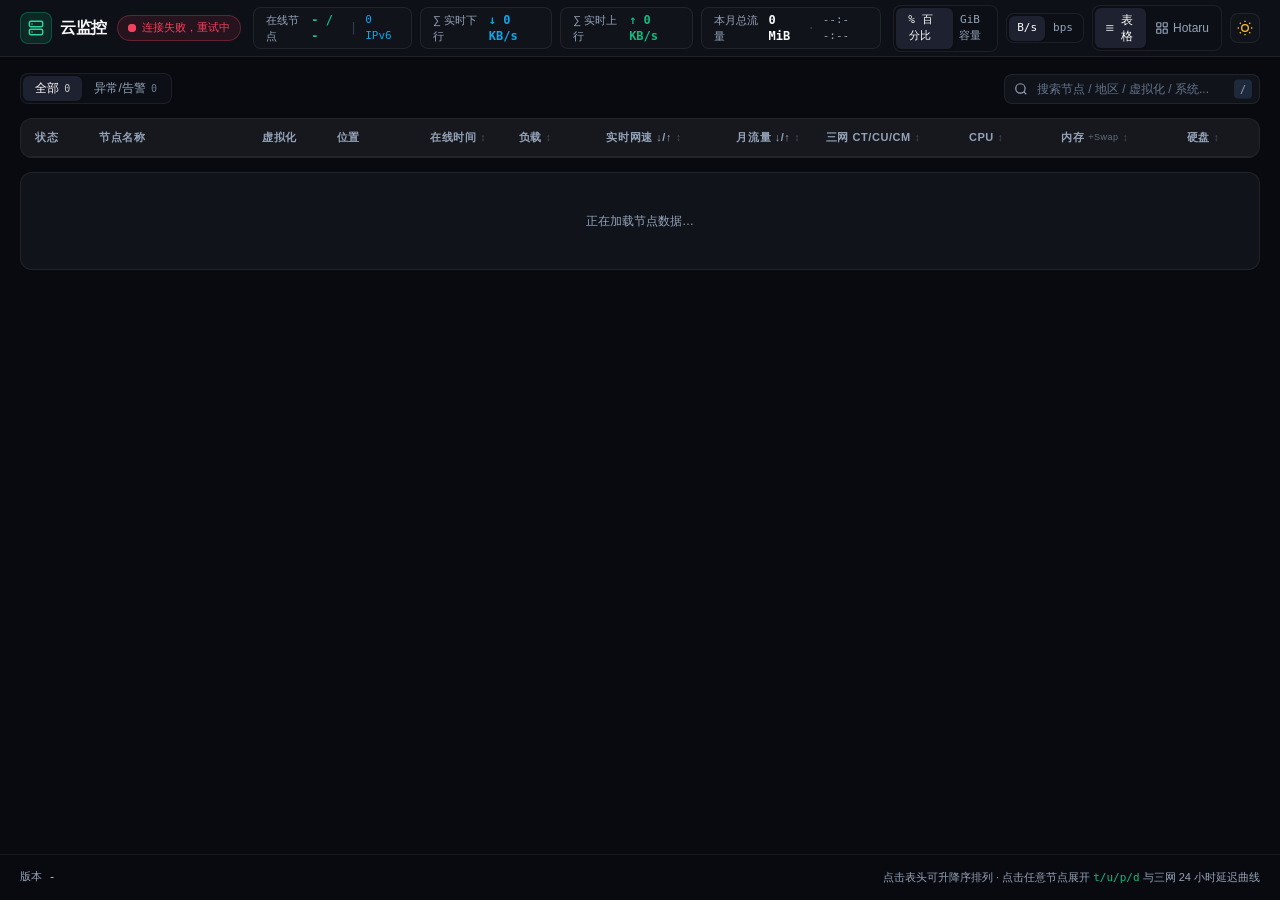
==== server/web/index.html @ 20c437c7 "探针前端更新为新版界面：数值平滑过渡、表头排序、B/s 与 bps 切换、滑块式切换按钮、曲线悬停读数；三网曲线使用 24 小时历史，吞吐曲线实时记录，主控删除或改名的节点同步更新 Co-Author" ====
<!DOCTYPE html>
<html lang="zh-CN" class="dark">
<head>
    <meta charset="UTF-8">
    <meta name="viewport" content="width=device-width, initial-scale=1.0">
    <title>云监控</title>
    <link rel="icon" href="favicon.ico">
    <link rel="stylesheet" href="css/app.css">
    <script>
        // 主题在渲染前确定，避免浅色用户看到深色闪烁
        if (localStorage.getItem('ss_theme') === 'light') document.documentElement.classList.remove('dark');
    </script>
    <style>
        :root {
            --bg-canvas: #F4F6FA;
            --bg-surface: #FFFFFF;
            --bg-surface-hover: #F1F5F9;
            --bg-drawer: #F8FAFC;
            --bg-glass: rgba(255, 255, 255, 0.85);
            --border-hairline: #E2E8F0;
            --text-primary: #0F172A;
            --text-secondary: #475569;
            --text-muted: #94A3B8;
            --pill-track: #F1F5F9;
            --pill-thumb: #FFFFFF;
            --capsule-track: #E2E8F0;
        }
        html.dark {
            --bg-canvas: #090A0F;
            --bg-surface: #11131A;
            --bg-surface-hover: #171A24;
            --bg-drawer: #161922;
            --bg-glass: rgba(17, 19, 26, 0.82);
            --border-hairline: rgba(255, 255, 255, 0.07);
            --text-primary: #F8FAFC;
            --text-secondary: #94A3B8;
            --text-muted: #64748B;
            --pill-track: #0D0F16;
            --pill-thumb: #1E2230;
            --capsule-track: rgba(255, 255, 255, 0.07);
        }
        * {
            -webkit-font-smoothing: antialiased;
            -moz-osx-font-smoothing: grayscale;
            box-sizing: border-box;
        }
        body {
            background-color: var(--bg-canvas);
            color: var(--text-primary);
            transition: background-color 250ms ease, color 250ms ease;
        }
        .surface-card {
            background-color: var(--bg-surface);
            border: 1px solid var(--border-hairline);
            transition: background-color 250ms ease, border-color 250ms ease, box-shadow 250ms ease;
        }
        .glass-header {
            background-color: var(--bg-glass);
            backdrop-filter: blur(16px);
            -webkit-backdrop-filter: blur(16px);
            border-bottom: 1px solid var(--border-hairline);
            transition: background-color 250ms ease, border-color 250ms ease;
        }
        .tabular-nums {
            font-variant-numeric: tabular-nums;
            font-feature-settings: "tnum" 1;
        }
        /* 0fr -> 1fr Hardware-Accelerated Accordion Drawer */
        .drawer-grid {
            display: grid;
            grid-template-rows: 0fr;
            opacity: 0;
            transition: grid-template-rows 380ms cubic-bezier(0.16, 1, 0.3, 1), opacity 280ms ease;
            will-change: grid-template-rows, opacity;
        }
        .drawer-grid.is-open {
            grid-template-rows: 1fr;
            opacity: 1;
        }
        .drawer-inner {
            overflow: hidden;
            min-height: 0;
        }
        /* Sliding Pill Segmented Control */
        .seg-track {
            position: relative;
            background-color: var(--pill-track);
            border: 1px solid var(--border-hairline);
            border-radius: 0.5rem;
            padding: 2px;
            display: inline-flex;
            align-items: center;
        }
        .seg-thumb {
            position: absolute;
            top: 2px;
            bottom: 2px;
            left: 0;
            background-color: var(--pill-thumb);
            border-radius: 0.375rem;
            box-shadow: 0 1px 3px rgba(0, 0, 0, 0.18);
            transition: transform 300ms cubic-bezier(0.22, 1, 0.36, 1), width 300ms cubic-bezier(0.22, 1, 0.36, 1), background-color 250ms ease;
            will-change: transform, width;
            pointer-events: none;
            z-index: 0;
        }
        .seg-btn {
            position: relative;
            z-index: 1;
            transition: color 180ms ease;
        }
        /* 18px Classic ServerStatus Capsule Progress Bar */
        .ss-capsule {
            position: relative;
            height: 18px;
            border-radius: 5px;
            background-color: var(--capsule-track);
            overflow: hidden;
            user-select: none;
        }
        .ss-capsule-fill {
            height: 100%;
            border-radius: 4px;
            transition: background-color 300ms ease;
            will-change: width;
        }
        .ss-capsule-text {
            position: absolute;
            inset: 0;
            display: flex;
            align-items: center;
            justify-content: center;
            font-size: 11px;
            font-weight: 600;
            line-height: 1;
            letter-spacing: -0.01em;
            color: #FFFFFF;
            text-shadow: 0 1px 2px rgba(0, 0, 0, 0.65);
            pointer-events: none;
        }
        html:not(.dark) .ss-capsule-text {
            color: #0F172A;
            text-shadow: 0 1px 1px rgba(255, 255, 255, 0.75);
        }
        /* Live Beacon Animation */
        @keyframes beaconPulse {
            0%, 100% { transform: scale(1); opacity: 1; }
            50% { transform: scale(1.85); opacity: 0; }
        }
        .beacon-ring {
            animation: beaconPulse 2s cubic-bezier(0, 0, 0.2, 1) infinite;
        }
        /* Sortable Header Hover */
        th.sortable {
            cursor: pointer;
            user-select: none;
            transition: color 150ms ease, background-color 150ms ease;
        }
        th.sortable:hover {
            color: var(--text-primary);
            background-color: rgba(148, 163, 184, 0.08);
        }
        /* Custom Slim Scrollbar */
        ::-webkit-scrollbar { width: 6px; height: 6px; }
        ::-webkit-scrollbar-track { background: transparent; }
        ::-webkit-scrollbar-thumb { background: rgba(148, 163, 184, 0.25); border-radius: 9999px; }
        ::-webkit-scrollbar-thumb:hover { background: rgba(148, 163, 184, 0.45); }
    </style>
</head>
<body class="font-sans min-h-screen flex flex-col selection:bg-emerald-500/20 selection:text-emerald-400">

    <!-- Top Floating Glass Header -->
    <header class="sticky top-0 z-30 glass-header">
        <div class="max-w-[1520px] mx-auto px-3 sm:px-5 h-14 flex items-center justify-between gap-3">
            
            <!-- Left: Brand Logo + Live Pulsing Beacon + Data Mode Badge -->
            <div class="flex items-center gap-2.5 shrink-0">
                <div class="flex items-center gap-2">
                    <div class="w-8 h-8 rounded-lg bg-emerald-500/15 border border-emerald-500/30 flex items-center justify-center text-emerald-400 shadow-inner">
                        <svg class="w-4 h-4" viewBox="0 0 24 24" fill="none" stroke="currentColor" stroke-width="2.2" stroke-linecap="round" stroke-linejoin="round">
                            <rect x="2" y="2" width="20" height="8" rx="2" ry="2"></rect>
                            <rect x="2" y="14" width="20" height="8" rx="2" ry="2"></rect>
                            <line x1="6" y1="6" x2="6.01" y2="6"></line>
                            <line x1="6" y1="18" x2="6.01" y2="18"></line>
                        </svg>
                    </div>
                    <div>
                        <div class="flex items-center gap-1.5">
                            <span id="brandTitle" class="font-bold tracking-tight text-sm sm:text-base">云监控</span>
                        </div>
                    </div>
                </div>

                <!-- Pause / Resume Stream Button -->
                <button id="streamToggleBtn" onclick="toggleStreamPause()" title="点击暂停或恢复实时数据流" class="flex items-center gap-1.5 px-2.5 py-1 rounded-full text-[11px] font-mono tabular-nums border border-emerald-500/25 bg-emerald-500/10 text-emerald-600 dark:text-emerald-400 hover:bg-emerald-500/20 transition cursor-pointer">
                    <span class="relative flex h-2 w-2">
                        <span id="streamBeaconRing" class="beacon-ring absolute inline-flex h-full w-full rounded-full bg-emerald-400 opacity-75"></span>
                        <span id="streamBeaconDot" class="relative inline-flex rounded-full h-2 w-2 bg-emerald-500"></span>
                    </span>
                    <span id="streamStatusLabel">连接中…</span>
                </button>
            </div>

            <!-- Center: 4-Pill Global Telemetry Strip -->
            <div class="hidden xl:flex items-center gap-2 text-xs font-mono tabular-nums">
                <!-- Pill 1: Online Ratio + IPv6 Count -->
                <div class="flex items-center gap-2 px-3 py-1 rounded-lg surface-card">
                    <span class="text-[11px] font-sans text-slate-400">在线节点</span>
                    <span id="sumOnlineCount" class="font-semibold text-emerald-500">- / -</span>
                    <span class="text-slate-300 dark:text-slate-700">|</span>
                    <span id="sumIpv6Count" class="text-[11px] text-sky-500">0 IPv6</span>
                </div>
                <!-- Pill 2: Global Live RX -->
                <div class="flex items-center gap-2 px-3 py-1 rounded-lg surface-card">
                    <span class="text-[11px] font-sans text-slate-400">∑ 实时下行</span>
                    <span class="text-sky-500 font-semibold">↓ <span id="sumTotalRx">0.0 MB/s</span></span>
                </div>
                <!-- Pill 3: Global Live TX -->
                <div class="flex items-center gap-2 px-3 py-1 rounded-lg surface-card">
                    <span class="text-[11px] font-sans text-slate-400">∑ 实时上行</span>
                    <span class="text-emerald-500 font-semibold">↑ <span id="sumTotalTx">0.0 MB/s</span></span>
                </div>
                <!-- Pill 4: Monthly Total Traffic + Timestamp -->
                <div class="flex items-center gap-2 px-3 py-1 rounded-lg surface-card">
                    <span class="text-[11px] font-sans text-slate-400">本月总流量</span>
                    <span id="sumTotalTraffic" class="font-semibold">0 MiB</span>
                    <span class="text-slate-300 dark:text-slate-700">·</span>
                    <span id="sumUpdatedClock" class="text-[11px] text-slate-400">--:--:--</span>
                </div>
            </div>

            <!-- Right: Compact Action Controls -->
            <div class="flex items-center gap-1.5 sm:gap-2">
                <!-- Progress Bar Label Segmented Control (% vs GiB) -->
                <div id="segBarMode" class="seg-track hidden md:inline-flex" title="切换进度条内部文字：百分比 (%) 或 精确容量 (GiB)">
                    <div class="seg-thumb" id="thumbBarMode"></div>
                    <button type="button" data-val="pct" onclick="setBarLabelMode('pct')" class="seg-btn px-2 py-1 text-[11px] font-mono font-medium">% 百分比</button>
                    <button type="button" data-val="cap" onclick="setBarLabelMode('cap')" class="seg-btn px-2 py-1 text-[11px] font-mono font-medium">GiB 容量</button>
                </div>

                <!-- Speed Unit Segmented Control (B/s vs bps) -->
                <div id="segSpeedUnit" class="seg-track hidden sm:inline-flex" title="切换实时速率单位：字节 (MB/s) 或 比特 (Mbps)">
                    <div class="seg-thumb" id="thumbSpeedUnit"></div>
                    <button type="button" data-val="byte" onclick="setSpeedUnit('byte')" class="seg-btn px-2 py-1 text-[11px] font-mono font-medium">B/s</button>
                    <button type="button" data-val="bit" onclick="setSpeedUnit('bit')" class="seg-btn px-2 py-1 text-[11px] font-mono font-medium">bps</button>
                </div>

                <!-- View Switcher Segmented Control (Table vs Hotaru Cards) -->
                <div id="segViewMode" class="seg-track">
                    <div class="seg-thumb" id="thumbViewMode"></div>
                    <button type="button" data-val="table" onclick="setViewMode('table')" class="seg-btn flex items-center gap-1 px-2.5 py-1 text-xs font-medium">
                        <svg class="w-3.5 h-3.5" viewBox="0 0 24 24" fill="none" stroke="currentColor" stroke-width="2"><line x1="3" y1="6" x2="21" y2="6"/><line x1="3" y1="12" x2="21" y2="12"/><line x1="3" y1="18" x2="21" y2="18"/></svg>
                        <span class="hidden sm:inline">表格</span>
                    </button>
                    <button type="button" data-val="cards" onclick="setViewMode('cards')" class="seg-btn flex items-center gap-1 px-2.5 py-1 text-xs font-medium">
                        <svg class="w-3.5 h-3.5" viewBox="0 0 24 24" fill="none" stroke="currentColor" stroke-width="2"><rect x="3" y="3" width="7" height="7" rx="1"/><rect x="14" y="3" width="7" height="7" rx="1"/><rect x="14" y="14" width="7" height="7" rx="1"/><rect x="3" y="14" width="7" height="7" rx="1"/></svg>
                        <span class="hidden sm:inline">Hotaru</span>
                    </button>
                </div>

                <!-- Theme Polarity Toggle -->
                <button onclick="toggleTheme()" class="p-1.5 rounded-lg surface-card hover:border-slate-400 dark:hover:border-slate-600 transition cursor-pointer" title="切换深色 / 浅色模式">
                    <svg class="w-4 h-4 hidden dark:block text-amber-400" viewBox="0 0 24 24" fill="none" stroke="currentColor" stroke-width="2"><circle cx="12" cy="12" r="5"/><path d="M12 1v2M12 21v2M4.22 4.22l1.42 1.42M18.36 18.36l1.42 1.42M1 12h2M21 12h2M4.22 19.78l1.42-1.42M18.36 5.64l1.42-1.42"/></svg>
                    <svg class="w-4 h-4 block dark:hidden text-slate-700" viewBox="0 0 24 24" fill="none" stroke="currentColor" stroke-width="2"><path d="M21 12.79A9 9 0 1 1 11.21 3 7 7 0 0 0 21 12.79z"/></svg>
                </button>
            </div>
        </div>
    </header>

    <!-- Main Content Container -->
    <main class="flex-1 max-w-[1520px] w-full mx-auto px-3 sm:px-5 py-4 space-y-3.5">

        <!-- Control Toolbar: Sliding Region Tabs + Instant Search + Mobile Telemetry -->
        <div class="flex flex-wrap items-center justify-between gap-2.5">
            <!-- Region Filter Segmented Control with Sliding Pill -->
            <div class="overflow-x-auto max-w-full pb-0.5 sm:pb-0">
                <div id="segRegion" class="seg-track">
                    <div class="seg-thumb" id="thumbRegion"></div>
                    <button type="button" data-val="ALL" onclick="setRegionFilter('ALL')" class="seg-btn px-3 py-1 text-xs font-medium whitespace-nowrap">全部 <span id="cnt-ALL" class="font-mono text-[10px] opacity-75 ml-0.5">0</span></button>
                    <button type="button" data-val="亚太" onclick="setRegionFilter('亚太')" class="seg-btn px-3 py-1 text-xs font-medium whitespace-nowrap hidden">亚太 <span id="cnt-亚太" class="font-mono text-[10px] opacity-75 ml-0.5">0</span></button>
                    <button type="button" data-val="北美" onclick="setRegionFilter('北美')" class="seg-btn px-3 py-1 text-xs font-medium whitespace-nowrap hidden">北美 <span id="cnt-北美" class="font-mono text-[10px] opacity-75 ml-0.5">0</span></button>
                    <button type="button" data-val="欧洲" onclick="setRegionFilter('欧洲')" class="seg-btn px-3 py-1 text-xs font-medium whitespace-nowrap hidden">欧洲 <span id="cnt-欧洲" class="font-mono text-[10px] opacity-75 ml-0.5">0</span></button>
                    <button type="button" data-val="其他" onclick="setRegionFilter('其他')" class="seg-btn px-3 py-1 text-xs font-medium whitespace-nowrap hidden">其他 <span id="cnt-其他" class="font-mono text-[10px] opacity-75 ml-0.5">0</span></button>
                    <button type="button" data-val="ALERT" onclick="setRegionFilter('ALERT')" class="seg-btn px-3 py-1 text-xs font-medium whitespace-nowrap text-amber-500">异常/告警 <span id="cnt-ALERT" class="font-mono text-[10px] opacity-75 ml-0.5">0</span></button>
                </div>
            </div>

            <!-- Right Search Input & Mobile Summary Strip -->
            <div class="flex items-center gap-2.5 ml-auto">
                <div class="flex xl:hidden items-center gap-2 text-[11px] font-mono tabular-nums px-2.5 py-1 rounded-lg surface-card">
                    <span id="mobOnline" class="text-emerald-500 font-semibold">-/-</span>
                    <span class="text-sky-500">↓<span id="mobRx">0.0M</span></span>
                    <span class="text-emerald-500">↑<span id="mobTx">0.0M</span></span>
                </div>

                <div class="relative w-48 sm:w-64">
                    <svg class="w-3.5 h-3.5 text-slate-400 absolute left-2.5 top-1/2 -translate-y-1/2 pointer-events-none" viewBox="0 0 24 24" fill="none" stroke="currentColor" stroke-width="2"><circle cx="11" cy="11" r="8"/><line x1="21" y1="21" x2="16.65" y2="16.65"/></svg>
                    <input
                        id="searchInput"
                        type="text"
                        oninput="handleSearchInput(this.value)"
                        placeholder="搜索节点 / 地区 / 虚拟化 / 系统..."
                        class="w-full pl-8 pr-12 py-1.5 text-xs rounded-lg surface-card focus:outline-none focus:border-emerald-500/60 placeholder-slate-400 dark:placeholder-slate-500"
                    />
                    <kbd id="searchKbdHint" class=" absolute right-2 top-1/2 -translate-y-1/2 text-[10px] font-mono px-1.5 py-0.5 rounded bg-slate-200/70 dark:bg-slate-800 text-slate-400 pointer-events-none">/</kbd>
                </div>
            </div>
        </div>

        <!-- View 1: 12-Column Classic ServerStatus High-Density Table -->
        <div id="tableViewWrapper" class="surface-card rounded-xl shadow-xs overflow-hidden">
            <div class="overflow-x-auto">
                <table class="w-full text-left border-collapse">
                    <thead>
                        <tr class="border-b border-slate-200/80 dark:border-white/[0.07] bg-slate-100/60 dark:bg-white/[0.02] text-[11px] font-semibold text-slate-500 dark:text-slate-400 tracking-wider whitespace-nowrap">
                            <th class="py-2.5 pl-3.5 pr-2 w-[72px]">状态</th>
                            <th class="py-2.5 px-2.5 min-w-[165px]">节点名称</th>
                            <th class="py-2.5 px-2 w-[78px]">虚拟化</th>
                            <th class="py-2.5 px-2 w-[92px]">位置</th>
                            <th onclick="cycleSort('uptimeSec')" class="sortable py-2.5 px-2 w-[82px] text-right" title="点击按在线时间排序">
                                <span class="inline-flex items-center justify-end gap-1">在线时间<span id="sort-uptimeSec" class="text-[10px] opacity-40">↕</span></span>
                            </th>
                            <th onclick="cycleSort('load1')" class="sortable py-2.5 px-2 w-[68px] text-right" title="点击按系统 1 分钟负载排序">
                                <span class="inline-flex items-center justify-end gap-1">负载<span id="sort-load1" class="text-[10px] opacity-40">↕</span></span>
                            </th>
                            <th onclick="cycleSort('speed')" class="sortable py-2.5 px-2.5 w-[138px] text-right" title="点击按实时总网速排序">
                                <span class="inline-flex items-center justify-end gap-1">实时网速 ↓/↑<span id="sort-speed" class="text-[10px] opacity-40">↕</span></span>
                            </th>
                            <th onclick="cycleSort('traffic')" class="sortable py-2.5 px-2.5 w-[124px] text-right hidden lg:table-cell" title="点击按本月流量排序（悬停数值查看累计）">
                                <span class="inline-flex items-center justify-end gap-1">月流量 ↓/↑<span id="sort-traffic" class="text-[10px] opacity-40">↕</span></span>
                            </th>
                            <th onclick="cycleSort('ping')" class="sortable py-2.5 px-2.5 w-[128px] text-center hidden xl:table-cell" title="点击按三网平均延迟排序 (电信 CT / 联通 CU / 移动 CM)">
                                <span class="inline-flex items-center justify-center gap-1">三网 CT/CU/CM<span id="sort-ping" class="text-[10px] opacity-40">↕</span></span>
                            </th>
                            <th onclick="cycleSort('cpu')" class="sortable py-2.5 px-2 w-[108px] text-center" title="点击按 CPU 占用率排序">
                                <span class="inline-flex items-center justify-center gap-1">CPU<span id="sort-cpu" class="text-[10px] opacity-40">↕</span></span>
                            </th>
                            <th onclick="cycleSort('mem')" class="sortable py-2.5 px-2 w-[122px] text-center" title="点击按内存占用率排序 (底部 2px 细条为 Swap)">
                                <span class="inline-flex items-center justify-center gap-1">内存 <span class="text-[9px] font-normal opacity-60">+Swap</span><span id="sort-mem" class="text-[10px] opacity-40">↕</span></span>
                            </th>
                            <th onclick="cycleSort('hdd')" class="sortable py-2.5 pl-2 pr-3.5 w-[114px] text-center hidden md:table-cell" title="点击按硬盘占用率排序">
                                <span class="inline-flex items-center justify-center gap-1">硬盘<span id="sort-hdd" class="text-[10px] opacity-40">↕</span></span>
                            </th>
                        </tr>
                    </thead>
                    <tbody id="serverTableBody" class="divide-y divide-slate-200/60 dark:divide-white/[0.05] text-xs font-mono tabular-nums">
                        <!-- Keyed Incremental DOM rows mounted ONCE here -->
                    </tbody>
                </table>
            </div>
        </div>

        <!-- View 2: Hotaru Card Grid View -->
        <div id="cardViewWrapper" class="hidden grid grid-cols-1 md:grid-cols-2 xl:grid-cols-3 gap-3.5 items-start">
            <!-- Keyed Incremental Hotaru cards mounted ONCE here -->
        </div>

        <!-- Empty Filter State -->
        <div id="emptyFilterState" class="hidden surface-card rounded-xl p-10 text-center space-y-2.5">
            <p id="emptyFilterText" class="text-xs text-slate-400">正在加载节点数据…</p>
            <button id="emptyFilterBtn" onclick="resetAllFilters()" class="px-3 py-1.5 rounded-lg text-xs font-medium bg-emerald-500 text-white hover:bg-emerald-600 transition cursor-pointer">重置所有筛选条件</button>
        </div>

    </main>

    <!-- Minimalist Footer -->
    <footer class="mt-auto border-t border-slate-200/70 dark:border-white/[0.06] py-3.5">
        <div class="max-w-[1520px] mx-auto px-3 sm:px-5 flex flex-col sm:flex-row items-center justify-between gap-2 text-[11px] font-mono text-slate-400">
            <div class="flex items-center gap-2">
                <span>版本 <span id="footerVersion" class="text-slate-600 dark:text-slate-300">-</span></span>
            </div>
            <div class="flex items-center gap-3 font-sans">
                <span>点击表头可升降序排列 · 点击任意节点展开 <code class="font-mono text-emerald-500">t/u/p/d</code> 与三网 24 小时延迟曲线</span>
            </div>
        </div>
    </footer>

    <script>
        /* ==========================================================================
           1. 常量与状态
           ========================================================================== */
        const POLL_MS = 3000;           // 拉取 json/stats.json 的间隔，与客户端默认上报间隔一致
        const NET_POINTS = 40;          // 实时吞吐曲线保留最近 40 次（约 2 分钟）
        const REGION_GROUPS = {
            '亚太': ['HK', 'MO', 'TW', 'CN', 'JP', 'KR', 'SG', 'MY', 'TH', 'VN', 'PH', 'ID', 'IN', 'AU', 'NZ', 'KH', 'BD', 'PK', 'MN'],
            '北美': ['US', 'CA', 'MX'],
            '欧洲': ['DE', 'GB', 'NL', 'FR', 'RU', 'FI', 'SE', 'CH', 'IT', 'ES', 'PL', 'NO', 'DK', 'IE', 'AT', 'BE', 'CZ', 'RO', 'BG', 'UA', 'LU', 'PT', 'HU', 'LT', 'LV', 'EE', 'IS', 'MD', 'RS', 'GR']
        };

        const domRefs = new Map();      // id -> 缓存的 DOM 引用
        const nodeStates = new Map();   // id -> { raw, current（插值中）, target, history }
        let serverOrder = [];           // 主控返回的节点顺序

        const prefs = {
            theme: localStorage.getItem('ss_theme') || 'dark',
            viewMode: localStorage.getItem('ss_viewMode') === 'cards' ? 'cards' : 'table',
            barMode: localStorage.getItem('ss_barMode') === 'cap' ? 'cap' : 'pct',
            speedUnit: localStorage.getItem('ss_speedUnit') === 'bit' ? 'bit' : 'byte'
        };

        let regionFilter = 'ALL';
        let searchQuery = '';
        let sortField = null;           // null | 'uptimeSec' | 'load1' | 'speed' | 'traffic' | 'ping' | 'cpu' | 'mem' | 'hdd'
        let sortDir = 'desc';
        let expandedId = null;
        let chartTab = 'ping';          // 'ping' 三网 24 小时延迟 | 'net' 实时吞吐
        let isStreamPaused = false;
        let pollTimer = null;
        let fetching = false;
        let loaded = false;
        let pageVersion = '';
        let lastFrameTime = performance.now();
        let canvasHoverX = null;

        const p24 = { at: 0, data: null };  // json/ping24h.json，每分钟拉取一次

        const globalPhysics = {
            curRx: 0, tgtRx: 0,
            curTx: 0, tgtTx: 0,
            curTraffic: 0, tgtTraffic: 0
        };

        /* ==========================================================================
           2. 格式化与工具函数
           ========================================================================== */
        let regionDisplay = null;
        try { regionDisplay = new Intl.DisplayNames(['zh-CN'], { type: 'region' }); } catch (e) {}

        function regionName(cc) {
            if (!/^[A-Z]{2}$/.test(cc)) return '未知';
            try { return regionDisplay ? regionDisplay.of(cc) : cc; } catch (e) { return cc; }
        }

        function regionGroupOf(cc) {
            for (const g in REGION_GROUPS) if (REGION_GROUPS[g].includes(cc)) return g;
            return '其他';
        }

        function esc(v) {
            return String(v == null ? '' : v).replace(/[&<>"']/g, c => ({ '&': '&amp;', '<': '&lt;', '>': '&gt;', '"': '&quot;', "'": '&#39;' }[c]));
        }

        // cpu_info / custom 由服务端转义过，先还原为纯文本，插入页面时统一转义
        function unesc(s) {
            const t = document.createElement('textarea');
            t.innerHTML = String(s || '');
            return t.value;
        }

        // 只在值变化时写 DOM，动画循环每帧调用也不会引起多余的重排
        function setText(el, v) { if (el._t !== v) { el._t = v; el.textContent = v; } }
        function setHtml(el, v) { if (el._h !== v) { el._h = v; el.innerHTML = v; } }
        function setStyle(el, k, v) { const key = '_s' + k; if (el[key] !== v) { el[key] = v; el.style[k] = v; } }

        function isNodeOnline(raw) {
            return Boolean(raw.online4 || raw.online6);
        }

        function isNodeAlert(raw) {
            if (!isNodeOnline(raw)) return true;
            const memPct = raw.memory_total > 0 ? (raw.memory_used / raw.memory_total) * 100 : 0;
            return raw.cpu >= 85 || memPct >= 88 || raw.load_1 >= 2.0;
        }

        // 胶囊进度条颜色：<70% 绿，70-88% 黄，>=88% 红
        function getCapsuleColor(pct, online = true) {
            if (!online) return '#475569';
            if (pct >= 88) return '#EF4444';
            if (pct >= 70) return '#F59E0B';
            return '#10B981';
        }

        function formatSpeed(bytesPerSec, compact = false, unit = prefs.speedUnit) {
            if (!bytesPerSec || bytesPerSec < 1) {
                return unit === 'bit' ? (compact ? '0K' : '0 Kbps') : (compact ? '0K' : '0 KB/s');
            }
            if (unit === 'bit') {
                const bits = bytesPerSec * 8;
                const gbps = bits / 1e9;
                if (gbps >= 1) return compact ? `${gbps.toFixed(1)}G` : `${gbps.toFixed(2)} Gbps`;
                const mbps = bits / 1e6;
                if (mbps >= 1) return compact ? `${mbps.toFixed(1)}M` : `${mbps.toFixed(1)} Mbps`;
                const kbps = bits / 1e3;
                return compact ? `${kbps.toFixed(0)}K` : `${kbps.toFixed(0)} Kbps`;
            }
            const mb = bytesPerSec / 1048576;
            if (mb >= 1) return compact ? `${mb.toFixed(1)}M` : `${mb.toFixed(1)} MB/s`;
            const kb = bytesPerSec / 1024;
            return compact ? `${kb.toFixed(0)}K` : `${kb.toFixed(0)} KB/s`;
        }

        function formatTraffic(bytes, detailed = false) {
            if (!bytes || bytes <= 0) return detailed ? '0 MiB' : '0M';
            const tib = bytes / (1024 ** 4);
            if (tib >= 1) return detailed ? `${tib.toFixed(2)} TiB` : `${tib.toFixed(2)}T`;
            const gib = bytes / (1024 ** 3);
            if (gib >= 1) return detailed ? `${gib.toFixed(1)} GiB` : `${gib < 10 ? gib.toFixed(1) : gib.toFixed(0)}G`;
            const mib = bytes / (1024 ** 2);
            return detailed ? `${mib.toFixed(0)} MiB` : `${mib.toFixed(0)}M`;
        }

        function formatGiBFromKiB(usedKiB, totalKiB) {
            const u = (usedKiB / 1048576).toFixed(1);
            const t = (totalKiB / 1048576).toFixed(1).replace(/\.0$/, '');
            return `${u}/${t}G`;
        }

        function formatGiBFromMiB(usedMiB, totalMiB) {
            const u = (usedMiB / 1024).toFixed(0);
            const t = (totalMiB / 1024).toFixed(0);
            return `${u}/${t}G`;
        }

        function formatTime(ts) {
            if (!ts) return '-';
            const t = new Date(ts * 1000), p = n => ('0' + n).slice(-2);
            return `${t.getFullYear()}-${p(t.getMonth() + 1)}-${p(t.getDate())} ${p(t.getHours())}:${p(t.getMinutes())}:${p(t.getSeconds())}`;
        }

        function fmtHM(ts) {
            const t = new Date(ts * 1000);
            return ('0' + t.getHours()).slice(-2) + ':' + ('0' + t.getMinutes()).slice(-2);
        }

        function fmtLoss(loss) {
            return (loss > 0 && loss < 10 ? loss.toFixed(1) : Math.round(loss)) + '%';
        }

        function getFlagBadgeHtml(code) {
            const styles = {
                HK: 'bg-rose-500/15 text-rose-500 border-rose-500/30',
                JP: 'bg-sky-500/15 text-sky-500 border-sky-500/30',
                SG: 'bg-emerald-500/15 text-emerald-500 border-emerald-500/30',
                TW: 'bg-indigo-500/15 text-indigo-400 border-indigo-500/30',
                KR: 'bg-purple-500/15 text-purple-400 border-purple-500/30',
                US: 'bg-blue-500/15 text-blue-400 border-blue-500/30',
                DE: 'bg-amber-500/15 text-amber-500 border-amber-500/30',
                GB: 'bg-cyan-500/15 text-cyan-400 border-cyan-500/30',
                CN: 'bg-red-500/15 text-red-400 border-red-500/30',
                NL: 'bg-orange-500/15 text-orange-400 border-orange-500/30',
                FR: 'bg-violet-500/15 text-violet-400 border-violet-500/30',
                RU: 'bg-teal-500/15 text-teal-400 border-teal-500/30'
            };
            const label = /^[A-Z]{2}$/.test(code) ? code : '--';
            const cls = styles[code] || 'bg-slate-500/15 text-slate-400 border-slate-500/30';
            return `<span class="inline-flex items-center justify-center w-6 h-4 text-[10px] font-mono font-bold rounded border ${cls} shrink-0">${label}</span>`;
        }

        /* ==========================================================================
           3. 数据接入：json/stats.json -> 节点状态
           ========================================================================== */
        function normalizeServer(it, idx, now) {
            const sys = unesc(it.custom).replace(/^系统:\s*/, '');
            const online = Boolean(it.online4 || it.online6);
            const location = String(it.location || '').toUpperCase();
            return {
                id: String(it.id || it.name || idx),
                weight: idx,
                name: String(it.name || it.id || '-'),
                type: String(it.type || '-').toUpperCase(),
                location,
                regionGroup: regionGroupOf(location),
                locationLabel: regionName(location),
                sys: sys || '-',
                os: sys.split(' (')[0] || 'Linux',
                cpuInfo: unesc(it.cpu_info) || '-',
                online4: Boolean(it.online4),
                online6: Boolean(it.online6),
                uptime: online ? (it.uptime || '-') : '离线',
                uptimeSec: online && it.boot_time ? now - it.boot_time : -1,
                boot_time: it.boot_time || 0,
                load_1: Number(it.load_1) || 0,
                cpu: Number(it.cpu) || 0,
                network_rx: it.network_rx || 0,
                network_tx: it.network_tx || 0,
                network_in: it.network_in || 0,
                network_out: it.network_out || 0,
                monthIn: Math.max(0, (it.network_in || 0) - (it.last_network_in || 0)),
                monthOut: Math.max(0, (it.network_out || 0) - (it.last_network_out || 0)),
                memory_total: it.memory_total || 0,   // KiB
                memory_used: it.memory_used || 0,
                swap_total: it.swap_total || 0,
                swap_used: it.swap_used || 0,
                hdd_total: it.hdd_total || 0,         // MiB
                hdd_used: it.hdd_used || 0,
                io_read: it.io_read || 0,
                io_write: it.io_write || 0,
                tcp: it.tcp_count || 0,
                udp: it.udp_count || 0,
                process: it.process_count || 0,
                thread: it.thread_count || 0,
                time_189: it.time_189 || 0,
                time_10010: it.time_10010 || 0,
                time_10086: it.time_10086 || 0,
                ping_189: it.ping_189 || 0,
                ping_10010: it.ping_10010 || 0,
                ping_10086: it.ping_10086 || 0
            };
        }

        function computeDerivedTarget(raw) {
            const online = isNodeOnline(raw);
            const memPct = (online && raw.memory_total > 0) ? (raw.memory_used / raw.memory_total) * 100 : 0;
            const swapPct = (online && raw.swap_total > 0) ? (raw.swap_used / raw.swap_total) * 100 : 0;
            const hddPct = raw.hdd_total > 0 ? (raw.hdd_used / raw.hdd_total) * 100 : 0;
            return {
                cpu: online ? raw.cpu : 0,
                memUsed: online ? raw.memory_used : 0,
                memPct,
                swapUsed: online ? raw.swap_used : 0,
                swapPct,
                hddUsed: raw.hdd_used,
                hddPct,
                rx: online ? raw.network_rx : 0,
                tx: online ? raw.network_tx : 0,
                netIn: raw.monthIn,
                netOut: raw.monthOut,
                load1: online ? raw.load_1 : 0,
                pingCT: online ? raw.time_189 : 0,
                pingCU: online ? raw.time_10010 : 0,
                pingCM: online ? raw.time_10086 : 0,
                tcp: online ? raw.tcp : 0,
                udp: online ? raw.udp : 0,
                proc: online ? raw.process : 0,
                thread: online ? raw.thread : 0
            };
        }

        function initOrUpdateNodes(list, now) {
            const seen = new Set();
            const label = new Date(now * 1000).toTimeString().split(' ')[0];
            serverOrder = [];

            list.forEach((it, idx) => {
                const raw = normalizeServer(it, idx, now);
                const id = raw.id;
                if (seen.has(id)) return;
                seen.add(id);
                serverOrder.push(id);
                const tgt = computeDerivedTarget(raw);

                let st = nodeStates.get(id);
                if (!st) {
                    st = { raw, current: { ...tgt }, target: tgt, history: { rx: [], tx: [], labels: [] } };
                    nodeStates.set(id, st);
                    mountNodeDomOnce(id);
                } else {
                    st.raw = raw;
                    st.target = tgt;
                }
                const h = st.history;
                h.rx.push(tgt.rx); h.tx.push(tgt.tx); h.labels.push(label);
                if (h.rx.length > NET_POINTS) { h.rx.shift(); h.tx.shift(); h.labels.shift(); }
                patchStaticNodeDom(id);
            });

            // 主控上已删除的节点，从页面移除
            [...nodeStates.keys()].forEach(id => {
                if (seen.has(id)) return;
                const ref = domRefs.get(id);
                if (ref) { ref.trMain.remove(); ref.trDetail.remove(); ref.cardEl.remove(); }
                domRefs.delete(id);
                nodeStates.delete(id);
                if (expandedId === id) expandedId = null;
            });

            updateGlobalTargets(now);
            updateRegionCounts();
            applySortAndFilterOrder();
        }

        /* ==========================================================================
           4. 增量 DOM：每个节点只挂载一次，之后原地更新
           ========================================================================== */
        function mountNodeDomOnce(id) {
            const trMain = document.createElement('tr');
            trMain.className = 'cursor-pointer transition-colors hover:bg-slate-200/40 dark:hover:bg-white/[0.03]';
            trMain.onclick = () => toggleExpandNode(id);

            trMain.innerHTML = `
                <td class="py-2.5 pl-3.5 pr-2 whitespace-nowrap"><span data-ref="statusBadge"></span></td>
                <td class="py-2.5 px-2.5 font-sans">
                    <div class="flex items-center gap-2" data-ref="nameTooltip">
                        <span data-ref="flag"></span>
                        <span class="font-semibold text-xs truncate max-w-[140px]" data-ref="nodeName"></span>
                        <svg data-ref="chevron" class="w-3.5 h-3.5 text-slate-400 transition-transform duration-300 shrink-0" viewBox="0 0 24 24" fill="none" stroke="currentColor" stroke-width="2"><polyline points="6 9 12 15 18 9"/></svg>
                    </div>
                </td>
                <td class="py-2.5 px-2 whitespace-nowrap">
                    <span data-ref="virtBadge" class="px-1.5 py-0.5 rounded text-[10px] font-medium bg-slate-200/70 dark:bg-white/[0.06] text-slate-600 dark:text-slate-300"></span>
                </td>
                <td class="py-2.5 px-2 whitespace-nowrap font-sans text-xs text-slate-500 dark:text-slate-400" data-ref="locLabel"></td>
                <td class="py-2.5 px-2 text-right whitespace-nowrap font-sans text-xs" data-ref="uptimeText"></td>
                <td class="py-2.5 px-2 text-right whitespace-nowrap font-semibold" data-ref="load1Text">0.00</td>
                <td class="py-2.5 px-2.5 text-right whitespace-nowrap text-[11px]">
                    <span class="text-sky-500">↓<span data-ref="rxText">0K</span></span>
                    <span class="text-slate-300 dark:text-slate-700 mx-0.5">/</span>
                    <span class="text-emerald-500">↑<span data-ref="txText">0K</span></span>
                </td>
                <td class="py-2.5 px-2.5 text-right whitespace-nowrap text-[11px] text-slate-500 dark:text-slate-400 hidden lg:table-cell" data-ref="trafficCell">
                    <span data-ref="netInText">0M</span> <span class="opacity-40">|</span> <span data-ref="netOutText">0M</span>
                </td>
                <td class="py-2.5 px-2.5 text-center whitespace-nowrap text-[11px] hidden xl:table-cell">
                    <span class="inline-flex items-center gap-1 px-2 py-0.5 rounded-md bg-slate-100 dark:bg-white/[0.04] border border-slate-200/70 dark:border-white/[0.05]">
                        <span class="text-[#3B82F6] font-medium" data-ref="pingCT">-</span>
                        <span class="opacity-30">/</span>
                        <span class="text-[#F59E0B] font-medium" data-ref="pingCU">-</span>
                        <span class="opacity-30">/</span>
                        <span class="text-[#10B981] font-medium" data-ref="pingCM">-</span>
                    </span>
                </td>
                <td class="py-2.5 px-2">
                    <div class="ss-capsule">
                        <div data-ref="cpuBar" class="ss-capsule-fill" style="width:0%"></div>
                        <span data-ref="cpuLabel" class="ss-capsule-text">0%</span>
                    </div>
                </td>
                <td class="py-2.5 px-2">
                    <div class="ss-capsule">
                        <div data-ref="memBar" class="ss-capsule-fill" style="width:0%"></div>
                        <span data-ref="memLabel" class="ss-capsule-text">0%</span>
                        <div class="absolute bottom-0 left-0 right-0 h-[2px] bg-black/25">
                            <div data-ref="swapBar" class="h-full bg-indigo-400" style="width:0%"></div>
                        </div>
                    </div>
                </td>
                <td class="py-2.5 pl-2 pr-3.5 hidden md:table-cell">
                    <div class="ss-capsule">
                        <div data-ref="hddBar" class="ss-capsule-fill" style="width:0%"></div>
                        <span data-ref="hddLabel" class="ss-capsule-text">0%</span>
                    </div>
                </td>
            `;

            const trDetail = document.createElement('tr');
            trDetail.style.backgroundColor = 'var(--bg-drawer)';
            trDetail.innerHTML = `
                <td colspan="12" class="p-0 border-b border-slate-200/60 dark:border-white/[0.05]">
                    <div data-ref="drawerGrid" class="drawer-grid">
                        <div class="drawer-inner">
                            <div class="p-4 sm:p-5 grid grid-cols-1 lg:grid-cols-12 gap-4 font-sans">
                                <!-- 左：系统信息、t/u/p/d、明细 -->
                                <div class="lg:col-span-5 surface-card rounded-xl p-4 flex flex-col justify-between space-y-3.5">
                                    <div class="space-y-2">
                                        <div class="flex items-center justify-between gap-2">
                                            <span class="px-2 py-0.5 rounded text-[11px] font-mono font-semibold bg-emerald-500/15 text-emerald-400 border border-emerald-500/25 truncate" data-ref="osBadge"></span>
                                            <span class="text-[11px] font-mono text-slate-400 shrink-0">Load: <strong class="text-slate-700 dark:text-slate-200" data-ref="loadTriple">0.00</strong></span>
                                        </div>
                                        <p class="text-xs font-mono text-slate-600 dark:text-slate-300 truncate" data-ref="customSpec"></p>
                                    </div>

                                    <div class="grid grid-cols-4 gap-2 font-mono tabular-nums">
                                        <div class="p-2 rounded-lg bg-slate-100/80 dark:bg-black/25 border border-slate-200/70 dark:border-white/[0.06] text-center">
                                            <div class="text-[10px] text-slate-400">TCP (t)</div>
                                            <div class="text-xs font-bold mt-0.5" data-ref="tcpVal">0</div>
                                        </div>
                                        <div class="p-2 rounded-lg bg-slate-100/80 dark:bg-black/25 border border-slate-200/70 dark:border-white/[0.06] text-center">
                                            <div class="text-[10px] text-slate-400">UDP (u)</div>
                                            <div class="text-xs font-bold mt-0.5" data-ref="udpVal">0</div>
                                        </div>
                                        <div class="p-2 rounded-lg bg-slate-100/80 dark:bg-black/25 border border-slate-200/70 dark:border-white/[0.06] text-center">
                                            <div class="text-[10px] text-slate-400">进程 (p)</div>
                                            <div class="text-xs font-bold mt-0.5" data-ref="procVal">0</div>
                                        </div>
                                        <div class="p-2 rounded-lg bg-slate-100/80 dark:bg-black/25 border border-slate-200/70 dark:border-white/[0.06] text-center">
                                            <div class="text-[10px] text-slate-400">线程 (d)</div>
                                            <div class="text-xs font-bold mt-0.5" data-ref="threadVal">0</div>
                                        </div>
                                    </div>

                                    <div class="space-y-2 text-[11px] font-mono tabular-nums">
                                        <div class="flex justify-between gap-3">
                                            <span class="text-slate-400 font-sans shrink-0">内存 / Swap</span>
                                            <span class="text-right" data-ref="detailMemSwapText">-</span>
                                        </div>
                                        <div class="flex justify-between gap-3">
                                            <span class="text-slate-400 font-sans shrink-0">三网丢包 (电信 / 联通 / 移动)</span>
                                            <span class="text-right" data-ref="detailLossText">-</span>
                                        </div>
                                        <div class="flex justify-between gap-3">
                                            <span class="text-slate-400 font-sans shrink-0">磁盘 IO</span>
                                            <span class="text-right" data-ref="detailIoText">-</span>
                                        </div>
                                        <div class="flex justify-between gap-3">
                                            <span class="text-slate-400 font-sans shrink-0">启动时间</span>
                                            <span class="text-right" data-ref="detailBootText">-</span>
                                        </div>
                                        <div class="flex justify-between gap-3">
                                            <span class="text-slate-400 font-sans shrink-0">本月流量 / 累计</span>
                                            <span class="text-right" data-ref="detailTrafficText">-</span>
                                        </div>
                                    </div>
                                </div>

                                <!-- 右：曲线 -->
                                <div class="lg:col-span-7 surface-card rounded-xl p-4 flex flex-col justify-between">
                                    <div class="flex flex-wrap items-center justify-between gap-2 mb-2">
                                        <div class="inline-flex p-0.5 rounded-lg bg-slate-100 dark:bg-black/30 border border-slate-200/70 dark:border-white/[0.06] text-xs">
                                            <button type="button" data-ref="tabPingBtn" onclick="event.stopPropagation(); switchChartTabMode('ping')" class="px-2.5 py-1 rounded-md font-medium transition cursor-pointer">三网 24 小时延迟 (ms)</button>
                                            <button type="button" data-ref="tabNetBtn" onclick="event.stopPropagation(); switchChartTabMode('net')" class="px-2.5 py-1 rounded-md font-medium transition cursor-pointer">实时网络吞吐 (↓/↑)</button>
                                        </div>
                                        <div data-ref="chartLegend" class="flex flex-wrap items-center gap-3 text-[11px] font-mono tabular-nums"></div>
                                    </div>
                                    <div class="relative w-full h-44 select-none">
                                        <canvas data-ref="detailCanvas" class="w-full h-full block cursor-crosshair"></canvas>
                                    </div>
                                </div>
                            </div>
                        </div>
                    </div>
                </td>
            `;

            const cardEl = document.createElement('div');
            cardEl.className = 'surface-card rounded-xl p-4 cursor-pointer hover:border-emerald-500/40 transition flex flex-col justify-between';
            cardEl.onclick = () => toggleExpandNode(id);
            cardEl.innerHTML = `
                <div>
                    <div class="flex items-start justify-between gap-2">
                        <div class="flex items-center gap-2 min-w-0">
                            <span data-ref="cFlag"></span>
                            <div class="min-w-0">
                                <h3 class="font-semibold text-sm truncate" data-ref="cName"></h3>
                                <p class="text-[11px] text-slate-400 truncate" data-ref="cSub"></p>
                            </div>
                        </div>
                        <span data-ref="cStatus" class="shrink-0"></span>
                    </div>

                    <div class="mt-3.5 space-y-2 font-mono tabular-nums text-[11px]">
                        <div class="grid grid-cols-12 items-center gap-2">
                            <span class="col-span-2 text-slate-400 font-sans">CPU</span>
                            <div class="col-span-10 ss-capsule">
                                <div data-ref="cCpuBar" class="ss-capsule-fill" style="width:0%"></div>
                                <span data-ref="cCpuLabel" class="ss-capsule-text">0%</span>
                            </div>
                        </div>
                        <div class="grid grid-cols-12 items-center gap-2">
                            <span class="col-span-2 text-slate-400 font-sans">内存</span>
                            <div class="col-span-10 ss-capsule">
                                <div data-ref="cMemBar" class="ss-capsule-fill" style="width:0%"></div>
                                <span data-ref="cMemLabel" class="ss-capsule-text">0%</span>
                                <div class="absolute bottom-0 left-0 right-0 h-[2px] bg-black/25">
                                    <div data-ref="cSwapBar" class="h-full bg-indigo-400" style="width:0%"></div>
                                </div>
                            </div>
                        </div>
                        <div class="grid grid-cols-12 items-center gap-2">
                            <span class="col-span-2 text-slate-400 font-sans">硬盘</span>
                            <div class="col-span-10 ss-capsule">
                                <div data-ref="cHddBar" class="ss-capsule-fill" style="width:0%"></div>
                                <span data-ref="cHddLabel" class="ss-capsule-text">0%</span>
                            </div>
                        </div>
                    </div>
                </div>

                <div class="mt-3.5 pt-2.5 border-t border-slate-200/70 dark:border-white/[0.06] flex items-center justify-between text-[11px] font-mono tabular-nums">
                    <div>
                        <span class="text-sky-500">↓<span data-ref="cRx">0K</span></span>
                        <span class="text-emerald-500 ml-1">↑<span data-ref="cTx">0K</span></span>
                    </div>
                    <div class="text-slate-400">t/u/p/d: <span class="text-slate-600 dark:text-slate-300" data-ref="cTupd">0/0/0/0</span></div>
                    <div data-ref="cPing"></div>
                </div>

                <div data-ref="cDrawerGrid" class="drawer-grid cursor-default" onclick="event.stopPropagation()">
                    <div class="drawer-inner">
                        <div class="pt-3 mt-3 border-t border-slate-200/70 dark:border-white/[0.06] space-y-2">
                            <div class="flex items-center justify-between gap-2">
                                <div class="inline-flex p-0.5 rounded-lg bg-slate-100 dark:bg-black/30 border border-slate-200/70 dark:border-white/[0.06] text-[11px]">
                                    <button type="button" data-ref="cTabPingBtn" onclick="switchChartTabMode('ping')" class="px-2 py-0.5 rounded-md font-medium transition cursor-pointer">三网 24h</button>
                                    <button type="button" data-ref="cTabNetBtn" onclick="switchChartTabMode('net')" class="px-2 py-0.5 rounded-md font-medium transition cursor-pointer">实时吞吐</button>
                                </div>
                                <span class="text-[10px] font-mono text-slate-400 truncate" data-ref="cSpec"></span>
                            </div>
                            <div class="h-36 w-full relative">
                                <canvas data-ref="cardCanvas" class="w-full h-full block cursor-crosshair"></canvas>
                            </div>
                        </div>
                    </div>
                </div>
            `;

            document.getElementById('serverTableBody').appendChild(trMain);
            document.getElementById('serverTableBody').appendChild(trDetail);
            document.getElementById('cardViewWrapper').appendChild(cardEl);

            const ref = { trMain, trDetail, cardEl };
            [trMain, trDetail, cardEl].forEach(root => {
                root.querySelectorAll('[data-ref]').forEach(el => { ref[el.dataset.ref] = el; });
            });
            bindMagneticCrosshair(ref.detailCanvas);
            bindMagneticCrosshair(ref.cardCanvas);
            domRefs.set(id, ref);

            syncAccordionClass(id);
        }

        // 不需要插值的字段：名称、状态、系统信息等，每次拉取后更新
        function patchStaticNodeDom(id) {
            const st = nodeStates.get(id);
            const ref = domRefs.get(id);
            if (!st || !ref) return;
            const raw = st.raw;
            const online = isNodeOnline(raw);

            if (!online) {
                setHtml(ref.statusBadge, `<span class="inline-flex items-center gap-1 px-1.5 py-0.5 rounded text-[10px] font-bold bg-rose-500/15 text-rose-500 border border-rose-500/30">OFFLINE</span>`);
                setHtml(ref.cStatus, `<span class="px-1.5 py-0.5 rounded text-[10px] font-mono font-bold bg-rose-500/15 text-rose-500">OFFLINE</span>`);
            } else {
                const proto = raw.online4 && raw.online6 ? 'v4/v6' : (raw.online6 ? 'IPv6' : 'IPv4');
                setHtml(ref.statusBadge, `<span class="inline-flex items-center gap-1 px-1.5 py-0.5 rounded text-[10px] font-semibold bg-emerald-500/15 text-emerald-500 border border-emerald-500/25"><span class="w-1.5 h-1.5 rounded-full bg-emerald-500"></span>${proto}</span>`);
                setHtml(ref.cStatus, `<span class="px-1.5 py-0.5 rounded text-[10px] font-mono font-semibold bg-emerald-500/15 text-emerald-500">${esc(raw.uptime)}</span>`);
            }
            ref.trMain.classList.toggle('opacity-75', !online);
            ref.cardEl.classList.toggle('opacity-75', !online);

            const flag = getFlagBadgeHtml(raw.location);
            setHtml(ref.flag, flag);
            setHtml(ref.cFlag, flag);
            setText(ref.nodeName, raw.name);
            setText(ref.cName, raw.name);
            ref.nameTooltip.title = `${raw.cpuInfo}\n${raw.sys}`;
            setText(ref.virtBadge, raw.type);
            setText(ref.locLabel, raw.locationLabel);
            setText(ref.cSub, `${raw.locationLabel} · ${raw.type} · ${raw.os.split(' ')[0]}`);
            setText(ref.uptimeText, raw.uptime);
            ref.uptimeText.classList.toggle('text-rose-500', !online);
            ref.uptimeText.classList.toggle('font-semibold', !online);
            ref.trafficCell.title = `累计 ↓${formatTraffic(raw.network_in, true)} / ↑${formatTraffic(raw.network_out, true)}`;

            setText(ref.osBadge, raw.sys);
            ref.osBadge.title = raw.sys;
            setText(ref.customSpec, raw.cpuInfo);
            ref.customSpec.title = raw.cpuInfo;
            setText(ref.cSpec, raw.cpuInfo);
            setText(ref.detailLossText, online ? `${fmtLoss(raw.ping_189)} / ${fmtLoss(raw.ping_10010)} / ${fmtLoss(raw.ping_10086)}` : '-');
            setText(ref.detailIoText, online ? `读 ${formatSpeed(raw.io_read, false, 'byte')} · 写 ${formatSpeed(raw.io_write, false, 'byte')}` : '-');
            setText(ref.detailBootText, online ? formatTime(raw.boot_time) : '-');
            setText(ref.detailTrafficText, `↓${formatTraffic(raw.monthIn, true)} ↑${formatTraffic(raw.monthOut, true)} / ↓${formatTraffic(raw.network_in, true)} ↑${formatTraffic(raw.network_out, true)}`);
        }

        function syncAccordionClass(id) {
            const ref = domRefs.get(id);
            if (!ref) return;
            const isOpen = expandedId === id;
            ref.drawerGrid.classList.toggle('is-open', isOpen);
            ref.cDrawerGrid.classList.toggle('is-open', isOpen);
            ref.chevron.classList.toggle('rotate-180', isOpen);
            ref.chevron.classList.toggle('text-emerald-500', isOpen);
            ref.cardEl.classList.toggle('border-emerald-500/50', isOpen);

            const activeTabCls = 'rounded-md font-medium transition cursor-pointer bg-white dark:bg-[#1E2230] text-slate-900 dark:text-white shadow-sm';
            const inactiveTabCls = 'rounded-md font-medium transition cursor-pointer text-slate-400 hover:text-slate-600 dark:hover:text-slate-200';
            ref.tabPingBtn.className = 'px-2.5 py-1 ' + (chartTab === 'ping' ? activeTabCls : inactiveTabCls);
            ref.tabNetBtn.className = 'px-2.5 py-1 ' + (chartTab === 'net' ? activeTabCls : inactiveTabCls);
            ref.cTabPingBtn.className = 'px-2 py-0.5 ' + (chartTab === 'ping' ? activeTabCls : inactiveTabCls);
            ref.cTabNetBtn.className = 'px-2 py-0.5 ' + (chartTab === 'net' ? activeTabCls : inactiveTabCls);
        }

        /* ==========================================================================
           5. 动画循环：数值向目标值平滑过渡
           ========================================================================== */
        function stepPhysicsLoop(now) {
            const dt = Math.min(0.1, Math.max(0.001, (now - lastFrameTime) / 1000));
            lastFrameTime = now;
            const damp = 1 - Math.exp(-10 * dt);

            globalPhysics.curRx += (globalPhysics.tgtRx - globalPhysics.curRx) * damp;
            globalPhysics.curTx += (globalPhysics.tgtTx - globalPhysics.curTx) * damp;
            globalPhysics.curTraffic += (globalPhysics.tgtTraffic - globalPhysics.curTraffic) * damp;

            setText(document.getElementById('sumTotalRx'), formatSpeed(globalPhysics.curRx, false));
            setText(document.getElementById('sumTotalTx'), formatSpeed(globalPhysics.curTx, false));
            setText(document.getElementById('sumTotalTraffic'), formatTraffic(globalPhysics.curTraffic, true));
            setText(document.getElementById('mobRx'), formatSpeed(globalPhysics.curRx, true));
            setText(document.getElementById('mobTx'), formatSpeed(globalPhysics.curTx, true));

            nodeStates.forEach((st, id) => {
                const cur = st.current;
                const tgt = st.target;
                const raw = st.raw;
                const online = isNodeOnline(raw);
                const ref = domRefs.get(id);
                if (!ref) return;

                for (const k in tgt) cur[k] += (tgt[k] - cur[k]) * damp;

                setText(ref.load1Text, online ? cur.load1.toFixed(2) : '-');
                setStyle(ref.load1Text, 'color', !online ? '' : (cur.load1 >= 1.8 ? '#EF4444' : (cur.load1 >= 1.0 ? '#F59E0B' : '')));

                const rxStr = online ? formatSpeed(cur.rx, true) : '0K';
                const txStr = online ? formatSpeed(cur.tx, true) : '0K';
                setText(ref.rxText, rxStr);
                setText(ref.txText, txStr);
                setText(ref.cRx, rxStr);
                setText(ref.cTx, txStr);
                setText(ref.netInText, `↓${formatTraffic(cur.netIn)}`);
                setText(ref.netOutText, `↑${formatTraffic(cur.netOut)}`);

                // 延迟为 0 表示尚无探测结果
                const pingStr = (c, t) => (online && t > 0) ? `${Math.round(c)}` : '-';
                const ctStr = pingStr(cur.pingCT, tgt.pingCT);
                const cuStr = pingStr(cur.pingCU, tgt.pingCU);
                const cmStr = pingStr(cur.pingCM, tgt.pingCM);
                setText(ref.pingCT, ctStr);
                setText(ref.pingCU, cuStr);
                setText(ref.pingCM, cmStr);
                setHtml(ref.cPing, online
                    ? `<span class="text-[#3B82F6]">${ctStr}</span>/<span class="text-[#F59E0B]">${cuStr}</span>/<span class="text-[#10B981]">${cmStr}</span>ms`
                    : `<span class="text-rose-500">离线</span>`);

                const cpuW = Math.min(100, Math.max(0, cur.cpu));
                const memW = Math.min(100, Math.max(0, cur.memPct));
                const swapW = Math.min(100, Math.max(0, cur.swapPct));
                const hddW = Math.min(100, Math.max(0, cur.hddPct));
                const cpuColor = getCapsuleColor(cpuW, online);
                const memColor = getCapsuleColor(memW, online);
                const hddColor = getCapsuleColor(hddW, online);

                [[ref.cpuBar, ref.cCpuBar, cpuW, cpuColor], [ref.memBar, ref.cMemBar, memW, memColor], [ref.hddBar, ref.cHddBar, hddW, hddColor]].forEach(([a, b, w, c]) => {
                    const wStr = `${w.toFixed(1)}%`;
                    setStyle(a, 'width', wStr); setStyle(a, 'backgroundColor', c);
                    setStyle(b, 'width', wStr); setStyle(b, 'backgroundColor', c);
                });
                setStyle(ref.swapBar, 'width', `${swapW.toFixed(1)}%`);
                setStyle(ref.cSwapBar, 'width', `${swapW.toFixed(1)}%`);

                const cpuLbl = online ? `${Math.round(cpuW)}%` : '-';
                const memLbl = !online ? '-' : (prefs.barMode === 'cap' ? formatGiBFromKiB(cur.memUsed, raw.memory_total) : `${Math.round(memW)}%`);
                const hddLbl = prefs.barMode === 'cap' ? formatGiBFromMiB(cur.hddUsed, raw.hdd_total) : `${Math.round(hddW)}%`;
                setText(ref.cpuLabel, cpuLbl);
                setText(ref.cCpuLabel, cpuLbl);
                setText(ref.memLabel, memLbl);
                setText(ref.cMemLabel, memLbl);
                setText(ref.hddLabel, hddLbl);
                setText(ref.cHddLabel, hddLbl);

                const tInt = Math.round(cur.tcp), uInt = Math.round(cur.udp), pInt = Math.round(cur.proc), dInt = Math.round(cur.thread);
                setText(ref.cTupd, `${tInt}/${uInt}/${pInt}/${dInt}`);

                if (expandedId === id) {
                    setText(ref.loadTriple, online ? cur.load1.toFixed(2) : '-');
                    setText(ref.tcpVal, String(tInt));
                    setText(ref.udpVal, String(uInt));
                    setText(ref.procVal, String(pInt));
                    setText(ref.threadVal, String(dInt));

                    const memUsedG = (cur.memUsed / 1048576).toFixed(2);
                    const memTotG = (raw.memory_total / 1048576).toFixed(1);
                    const swapUsedM = Math.round(cur.swapUsed / 1024);
                    const swapTotM = Math.round(raw.swap_total / 1024);
                    setText(ref.detailMemSwapText, `${memUsedG} / ${memTotG} GiB (Swap ${swapUsedM}/${swapTotM} MiB)`);

                    if (chartTab === 'ping') {
                        const item = (color, name, str, loss) =>
                            `<span class="inline-flex items-center gap-1" style="color:${color}"><span class="w-2 h-2 rounded-full" style="background:${color}"></span>${name}: <strong>${str === '-' ? '-' : str + 'ms'}</strong> <span class="text-[10px] text-slate-400">(${fmtLoss(loss)})</span></span>`;
                        setHtml(ref.chartLegend, online
                            ? item('#3B82F6', '电信', ctStr, raw.ping_189) + item('#F59E0B', '联通', cuStr, raw.ping_10010) + item('#10B981', '移动', cmStr, raw.ping_10086)
                            : '<span class="text-rose-500">离线</span>');
                    } else {
                        setHtml(ref.chartLegend, `
                            <span class="inline-flex items-center gap-1 text-[#0EA5E9]"><span class="w-2 h-2 rounded-full bg-[#0EA5E9]"></span>下行 RX: <strong>${formatSpeed(cur.rx, false)}</strong></span>
                            <span class="inline-flex items-center gap-1 text-[#10B981]"><span class="w-2 h-2 rounded-full bg-[#10B981]"></span>上行 TX: <strong>${formatSpeed(cur.tx, false)}</strong></span>
                        `);
                    }

                    renderSmoothSplineCanvas(prefs.viewMode === 'table' ? ref.detailCanvas : ref.cardCanvas, id, st, now);
                }
            });

            requestAnimationFrame(stepPhysicsLoop);
        }

        /* ==========================================================================
           6. 曲线（Catmull-Rom 平滑 + 十字准线读数）
           ========================================================================== */
        function bindMagneticCrosshair(canvas) {
            canvas.addEventListener('mousemove', (e) => {
                canvasHoverX = e.clientX - canvas.getBoundingClientRect().left;
            });
            canvas.addEventListener('mouseleave', () => { canvasHoverX = null; });
            canvas.addEventListener('touchmove', (e) => {
                if (e.touches.length > 0) canvasHoverX = e.touches[0].clientX - canvas.getBoundingClientRect().left;
            }, { passive: true });
            canvas.addEventListener('touchend', () => { canvasHoverX = null; });
        }

        function drawCatmullRomSpline(ctx, pts) {
            ctx.moveTo(pts[0].x, pts[0].y);
            if (pts.length === 1) { ctx.lineTo(pts[0].x + 0.01, pts[0].y); return; }
            for (let i = 0; i < pts.length - 1; i++) {
                const p0 = pts[i === 0 ? i : i - 1];
                const p1 = pts[i];
                const p2 = pts[i + 1];
                const p3 = pts[i + 2 < pts.length ? i + 2 : i + 1];
                ctx.bezierCurveTo(
                    p1.x + (p2.x - p0.x) / 6, p1.y + (p2.y - p0.y) / 6,
                    p2.x - (p3.x - p1.x) / 6, p2.y - (p3.y - p1.y) / 6,
                    p2.x, p2.y);
            }
        }

        // 三网历史每行 [格起始时间, 联通丢包%, 联通延迟ms, 电信.., .., 移动.., ..]，无数据为 -1
        function buildChartSeries(id, st) {
            if (chartTab === 'ping') {
                const d = p24.data;
                if (!d) return { n: 0, labels: [], series: [] };
                const n = d.slots;
                const mk = () => Array(n).fill(null);
                const ms = [mk(), mk(), mk()], loss = [mk(), mk(), mk()];
                (d.nodes[id] || []).forEach(r => {
                    const i = Math.round((r[0] - d.start) / d.step);
                    if (i < 0 || i >= n) return;
                    for (let k = 0; k < 3; k++) {
                        if (r[2 + 2 * k] >= 0) ms[k][i] = r[2 + 2 * k];
                        if (r[1 + 2 * k] >= 0) loss[k][i] = r[1 + 2 * k];
                    }
                });
                const labels = Array.from({ length: n }, (_, i) => fmtHM(d.start + i * d.step));
                return {
                    n, labels, isPing: true,
                    series: [
                        { name: '电信', data: ms[1], loss: loss[1], color: '#3B82F6' },
                        { name: '联通', data: ms[0], loss: loss[0], color: '#F59E0B' },
                        { name: '移动', data: ms[2], loss: loss[2], color: '#10B981' }
                    ]
                };
            }
            const h = st.history;
            const pad = Math.max(0, NET_POINTS - h.rx.length);
            const fill = arr => Array(pad).fill(null).concat(arr);
            return {
                n: NET_POINTS, labels: fill(h.labels), isPing: false,
                series: [
                    { name: '下行', data: fill(h.rx), color: '#0EA5E9' },
                    { name: '上行', data: fill(h.tx), color: '#10B981' }
                ]
            };
        }

        function renderSmoothSplineCanvas(canvas, id, st, nowMs) {
            const rect = canvas.parentElement.getBoundingClientRect();
            if (rect.width < 20 || rect.height < 20) return;

            const dpr = window.devicePixelRatio || 1;
            const w = rect.width;
            const h = rect.height;
            if (canvas.width !== Math.round(w * dpr) || canvas.height !== Math.round(h * dpr)) {
                canvas.width = Math.round(w * dpr);
                canvas.height = Math.round(h * dpr);
            }

            const ctx = canvas.getContext('2d');
            ctx.save();
            ctx.scale(dpr, dpr);
            ctx.clearRect(0, 0, w, h);

            const isDark = document.documentElement.classList.contains('dark');
            const gridStroke = isDark ? 'rgba(255, 255, 255, 0.06)' : 'rgba(15, 23, 42, 0.07)';
            const axisText = isDark ? '#64748B' : '#94A3B8';
            const padL = 42, padR = 14, padT = 12, padB = 20;
            const plotW = w - padL - padR;
            const plotH = h - padT - padB;

            const { n, labels, series, isPing } = buildChartSeries(id, st);
            const values = series.flatMap(s => s.data).filter(v => v != null);
            const maxVal = Math.max(...values, isPing ? 50 : 131072) * 1.18;
            const fmtVal = v => isPing ? `${Math.round(v)}` : formatSpeed(v, true);

            ctx.font = '10px ui-monospace, SFMono-Regular, Menlo, Consolas, monospace';
            ctx.fillStyle = axisText;
            ctx.strokeStyle = gridStroke;
            ctx.lineWidth = 1;
            [0, 0.5, 1].forEach(r => {
                const y = padT + plotH * r;
                ctx.beginPath();
                ctx.setLineDash([3, 3]);
                ctx.moveTo(padL, y);
                ctx.lineTo(w - padR, y);
                ctx.stroke();
                ctx.fillText(fmtVal(maxVal * (1 - r)), 2, y + 3);
            });
            ctx.setLineDash([]);

            if (!values.length) {
                ctx.textAlign = 'center';
                ctx.fillText(isPing ? (p24.data ? '暂无三网历史数据' : '正在加载三网历史…') : '等待数据…', padL + plotW / 2, padT + plotH / 2);
                ctx.restore();
                return;
            }

            const firstLabel = labels.find(Boolean) || '';
            ctx.fillText(firstLabel, padL, h - 4);
            ctx.textAlign = 'right';
            ctx.fillText(labels[n - 1] || '', w - padR, h - 4);
            ctx.textAlign = 'left';

            const stepX = plotW / Math.max(1, n - 1);
            const pulseRadius = 3 + Math.sin(nowMs / 180) * 1.3;

            series.forEach(s => {
                s.pts = s.data.map((val, idx) => val == null ? null : ({
                    x: padL + idx * stepX,
                    y: padT + plotH - (Math.min(maxVal, Math.max(0, val)) / maxVal) * plotH
                }));
                // 无数据的位置断开，分段绘制
                const segments = [];
                let seg = null;
                s.pts.forEach(p => {
                    if (!p) { seg = null; return; }
                    if (!seg) segments.push(seg = []);
                    seg.push(p);
                });

                const grad = ctx.createLinearGradient(0, padT, 0, padT + plotH);
                grad.addColorStop(0, s.color + '28');
                grad.addColorStop(1, s.color + '00');
                segments.forEach(pts => {
                    ctx.beginPath();
                    drawCatmullRomSpline(ctx, pts);
                    ctx.lineTo(pts[pts.length - 1].x, padT + plotH);
                    ctx.lineTo(pts[0].x, padT + plotH);
                    ctx.closePath();
                    ctx.fillStyle = grad;
                    ctx.fill();

                    ctx.beginPath();
                    drawCatmullRomSpline(ctx, pts);
                    ctx.strokeStyle = s.color;
                    ctx.lineWidth = 2;
                    ctx.lineCap = 'round';
                    ctx.stroke();
                });

                const lastSeg = segments[segments.length - 1];
                if (lastSeg) {
                    const lastPt = lastSeg[lastSeg.length - 1];
                    ctx.beginPath();
                    ctx.arc(lastPt.x, lastPt.y, pulseRadius + 2, 0, Math.PI * 2);
                    ctx.fillStyle = s.color + '35';
                    ctx.fill();
                    ctx.beginPath();
                    ctx.arc(lastPt.x, lastPt.y, 2.8, 0, Math.PI * 2);
                    ctx.fillStyle = s.color;
                    ctx.fill();
                }
            });

            // 十字准线与读数
            if (canvasHoverX !== null && canvasHoverX >= padL && canvasHoverX <= w - padR) {
                const snapIdx = Math.min(n - 1, Math.max(0, Math.round((canvasHoverX - padL) / stepX)));
                const snapX = padL + snapIdx * stepX;

                ctx.beginPath();
                ctx.setLineDash([2, 2]);
                ctx.moveTo(snapX, padT);
                ctx.lineTo(snapX, padT + plotH);
                ctx.strokeStyle = isDark ? 'rgba(255,255,255,0.35)' : 'rgba(15,23,42,0.35)';
                ctx.lineWidth = 1;
                ctx.stroke();
                ctx.setLineDash([]);

                series.forEach(s => {
                    const p = s.pts[snapIdx];
                    if (!p) return;
                    ctx.beginPath();
                    ctx.arc(p.x, p.y, 4, 0, Math.PI * 2);
                    ctx.fillStyle = s.color;
                    ctx.fill();
                    ctx.strokeStyle = isDark ? '#090A0F' : '#FFFFFF';
                    ctx.lineWidth = 1.5;
                    ctx.stroke();
                });

                const boxW = isPing ? 150 : 128;
                const boxH = 20 + series.length * 15;
                const boxX = snapX + 12 + boxW > w - padR ? snapX - boxW - 12 : snapX + 12;
                const boxY = padT + 4;
                ctx.fillStyle = isDark ? 'rgba(17, 19, 26, 0.92)' : 'rgba(255, 255, 255, 0.94)';
                ctx.strokeStyle = isDark ? 'rgba(255,255,255,0.12)' : 'rgba(15,23,42,0.12)';
                ctx.lineWidth = 1;
                ctx.beginPath();
                if (ctx.roundRect) ctx.roundRect(boxX, boxY, boxW, boxH, 6);
                else ctx.rect(boxX, boxY, boxW, boxH);
                ctx.fill();
                ctx.stroke();

                ctx.fillStyle = isDark ? '#94A3B8' : '#64748B';
                ctx.fillText(labels[snapIdx] || '-', boxX + 8, boxY + 13);
                series.forEach((s, idx) => {
                    const v = s.data[snapIdx];
                    let vText = '-';
                    if (v != null) {
                        vText = isPing ? `${Math.round(v)} ms` : formatSpeed(v, false);
                        if (isPing && s.loss[snapIdx] != null) vText += `  ${fmtLoss(s.loss[snapIdx])}`;
                    }
                    const yPos = boxY + 27 + idx * 15;
                    ctx.fillStyle = s.color;
                    ctx.fillText(`${s.name}:`, boxX + 8, yPos);
                    ctx.fillStyle = isDark ? '#F8FAFC' : '#0F172A';
                    ctx.fillText(vText, boxX + 46, yPos);
                });
            }

            ctx.restore();
        }

        /* ==========================================================================
           7. 排序、筛选与滑块控件
           ========================================================================== */
        function getSortMetric(st, field) {
            const raw = st.raw;
            const tgt = st.target;
            switch (field) {
                case 'uptimeSec': return raw.uptimeSec;
                case 'load1': return tgt.load1;
                case 'speed': return tgt.rx + tgt.tx;
                case 'traffic': return tgt.netIn + tgt.netOut;
                case 'ping': {
                    const v = [tgt.pingCT, tgt.pingCU, tgt.pingCM].filter(x => x > 0);
                    return v.length ? v.reduce((a, b) => a + b, 0) / v.length : (sortDir === 'desc' ? -1 : 99999);
                }
                case 'cpu': return tgt.cpu;
                case 'mem': return tgt.memPct;
                case 'hdd': return tgt.hddPct;
                default: return raw.weight;
            }
        }

        function cycleSort(field) {
            if (sortField !== field) {
                sortField = field;
                sortDir = 'desc';
            } else if (sortDir === 'desc') {
                sortDir = 'asc';
            } else {
                sortField = null;
                sortDir = 'desc';
            }

            ['uptimeSec', 'load1', 'speed', 'traffic', 'ping', 'cpu', 'mem', 'hdd'].forEach(f => {
                const el = document.getElementById(`sort-${f}`);
                if (!el) return;
                if (sortField === f) {
                    el.textContent = sortDir === 'desc' ? '↓' : '↑';
                    el.className = 'text-[10px] text-emerald-500 font-bold opacity-100';
                } else {
                    el.textContent = '↕';
                    el.className = 'text-[10px] opacity-40';
                }
            });

            applySortAndFilterOrder();
        }

        function applySortAndFilterOrder() {
            const sortedIds = [...serverOrder].sort((aId, bId) => {
                const stA = nodeStates.get(aId);
                const stB = nodeStates.get(bId);
                if (!sortField) return stA.raw.weight - stB.raw.weight;
                const valA = getSortMetric(stA, sortField);
                const valB = getSortMetric(stB, sortField);
                return (sortDir === 'desc' ? (valB - valA) : (valA - valB)) || (stA.raw.weight - stB.raw.weight);
            });

            const tbody = document.getElementById('serverTableBody');
            const cardGrid = document.getElementById('cardViewWrapper');
            const q = searchQuery.trim().toLowerCase();
            let visibleCount = 0;

            sortedIds.forEach((id, i) => {
                const st = nodeStates.get(id);
                const ref = domRefs.get(id);
                if (!st || !ref) return;
                const raw = st.raw;

                let visible = true;
                if (regionFilter === 'ALERT') visible = isNodeAlert(raw);
                else if (regionFilter !== 'ALL') visible = raw.regionGroup === regionFilter;
                if (visible && q) {
                    const hay = `${raw.name} ${raw.location} ${raw.locationLabel} ${raw.type} ${raw.sys} ${raw.cpuInfo}`.toLowerCase();
                    visible = hay.includes(q);
                }
                if (visible) visibleCount++;

                // 只在顺序变化时移动节点，避免每次刷新都重排 DOM
                if (tbody.children[i * 2] !== ref.trMain) {
                    tbody.insertBefore(ref.trMain, tbody.children[i * 2] || null);
                    tbody.insertBefore(ref.trDetail, ref.trMain.nextSibling);
                }
                if (cardGrid.children[i] !== ref.cardEl) cardGrid.insertBefore(ref.cardEl, cardGrid.children[i] || null);

                ref.trMain.classList.toggle('hidden', !visible);
                ref.trDetail.classList.toggle('hidden', !visible);
                ref.cardEl.classList.toggle('hidden', !visible);
            });

            const empty = document.getElementById('emptyFilterState');
            empty.classList.toggle('hidden', visibleCount > 0);
            setText(document.getElementById('emptyFilterText'),
                !loaded ? '正在加载节点数据…' : (nodeStates.size ? '未找到匹配的服务器节点' : '还没有节点接入'));
            document.getElementById('emptyFilterBtn').classList.toggle('hidden', !loaded || !nodeStates.size);
        }

        function updateSlidingPill(trackId, thumbId, activeVal) {
            const track = document.getElementById(trackId);
            const thumb = document.getElementById(thumbId);
            if (!track || !thumb) return;
            const btn = track.querySelector(`button[data-val="${activeVal}"]`);
            if (!btn) return;

            track.querySelectorAll('button').forEach(b => {
                const isAct = b === btn;
                b.classList.toggle('text-slate-900', isAct);
                b.classList.toggle('dark:text-white', isAct);
                b.classList.toggle('text-slate-500', !isAct);
                b.classList.toggle('dark:text-slate-400', !isAct);
            });

            thumb.style.width = `${btn.offsetWidth}px`;
            thumb.style.transform = `translate3d(${btn.offsetLeft}px, 0, 0)`;
        }

        function syncAllSlidingPills() {
            updateSlidingPill('segRegion', 'thumbRegion', regionFilter);
            updateSlidingPill('segViewMode', 'thumbViewMode', prefs.viewMode);
            updateSlidingPill('segBarMode', 'thumbBarMode', prefs.barMode);
            updateSlidingPill('segSpeedUnit', 'thumbSpeedUnit', prefs.speedUnit);
        }

        function setRegionFilter(val) {
            regionFilter = val;
            updateSlidingPill('segRegion', 'thumbRegion', val);
            applySortAndFilterOrder();
        }

        function setViewMode(mode) {
            prefs.viewMode = mode;
            localStorage.setItem('ss_viewMode', mode);
            updateSlidingPill('segViewMode', 'thumbViewMode', mode);
            document.getElementById('tableViewWrapper').classList.toggle('hidden', mode !== 'table');
            document.getElementById('cardViewWrapper').classList.toggle('hidden', mode !== 'cards');
        }

        function setBarLabelMode(mode) {
            prefs.barMode = mode;
            localStorage.setItem('ss_barMode', mode);
            updateSlidingPill('segBarMode', 'thumbBarMode', mode);
        }

        function setSpeedUnit(unit) {
            prefs.speedUnit = unit;
            localStorage.setItem('ss_speedUnit', unit);
            updateSlidingPill('segSpeedUnit', 'thumbSpeedUnit', unit);
        }

        function handleSearchInput(val) {
            searchQuery = val;
            applySortAndFilterOrder();
        }

        function resetAllFilters() {
            searchQuery = '';
            document.getElementById('searchInput').value = '';
            setRegionFilter('ALL');
        }

        function toggleExpandNode(id) {
            const prevId = expandedId;
            expandedId = (expandedId === id) ? null : id;
            if (prevId) syncAccordionClass(prevId);
            if (expandedId) syncAccordionClass(expandedId);
        }

        function switchChartTabMode(tab) {
            chartTab = tab;
            if (expandedId) syncAccordionClass(expandedId);
        }

        // 地区分组：数量为 0 的分组隐藏
        function updateRegionCounts() {
            const counts = { ALL: 0, '亚太': 0, '北美': 0, '欧洲': 0, '其他': 0, ALERT: 0 };
            nodeStates.forEach(st => {
                counts.ALL++;
                counts[st.raw.regionGroup]++;
                if (isNodeAlert(st.raw)) counts.ALERT++;
            });
            Object.keys(counts).forEach(k => {
                setText(document.getElementById(`cnt-${k}`), String(counts[k]));
                if (k !== 'ALL' && k !== 'ALERT') {
                    document.querySelector(`#segRegion button[data-val="${k}"]`).classList.toggle('hidden', counts[k] === 0);
                }
            });
            if (regionFilter !== 'ALL' && regionFilter !== 'ALERT' && counts[regionFilter] === 0) regionFilter = 'ALL';
            requestAnimationFrame(() => updateSlidingPill('segRegion', 'thumbRegion', regionFilter));
        }

        function updateGlobalTargets(now) {
            let total = 0, online = 0, ipv6 = 0, rxSum = 0, txSum = 0, trafficSum = 0;
            nodeStates.forEach(st => {
                total++;
                if (isNodeOnline(st.raw)) {
                    online++;
                    rxSum += st.target.rx;
                    txSum += st.target.tx;
                }
                if (st.raw.online6) ipv6++;
                trafficSum += st.target.netIn + st.target.netOut;
            });

            globalPhysics.tgtRx = rxSum;
            globalPhysics.tgtTx = txSum;
            globalPhysics.tgtTraffic = trafficSum;

            setText(document.getElementById('sumOnlineCount'), `${online} / ${total}`);
            setText(document.getElementById('sumIpv6Count'), `${ipv6} IPv6`);
            setText(document.getElementById('mobOnline'), `${online}/${total}`);
            setText(document.getElementById('sumUpdatedClock'), formatTime(now).slice(11));
        }

        /* ==========================================================================
           8. 定时拉取 json/stats.json
           ========================================================================== */
        async function loadPing24h() {
            if (Date.now() - p24.at < 60000) return;
            p24.at = Date.now();
            try {
                const res = await fetch('json/ping24h.json', { cache: 'no-store' });
                if (!res.ok) throw new Error('HTTP ' + res.status);
                p24.data = await res.json();
            } catch (e) {
                p24.at = 0;
            }
        }

        async function executeDataTick() {
            // 暂停或页面不可见时不刷新，节省流量
            if (isStreamPaused || document.hidden || fetching) return;
            fetching = true;
            loadPing24h();
            try {
                const res = await fetch('json/stats.json', { cache: 'no-store' });
                if (!res.ok) throw new Error('HTTP ' + res.status);
                const data = await res.json();
                // 主控更新后版本号变化，自动刷新页面加载新前端
                if (data.version) {
                    if (!pageVersion) pageVersion = data.version;
                    else if (pageVersion !== data.version) setTimeout(() => location.reload(), 1000);
                    setText(document.getElementById('footerVersion'), data.version);
                }
                if (data.title) {
                    document.title = data.title;
                    setText(document.getElementById('brandTitle'), data.title);
                }
                loaded = true;
                initOrUpdateNodes(Array.isArray(data.servers) ? data.servers : [], Number(data.updated) || Date.now() / 1000);
                if (!isStreamPaused) setStreamState('live');
            } catch (e) {
                if (!isStreamPaused) setStreamState('error');
            } finally {
                fetching = false;
            }
        }

        function setStreamState(state) {
            const ring = document.getElementById('streamBeaconRing');
            const dot = document.getElementById('streamBeaconDot');
            const lbl = document.getElementById('streamStatusLabel');
            const btn = document.getElementById('streamToggleBtn');
            const base = 'flex items-center gap-1.5 px-2.5 py-1 rounded-full text-[11px] font-mono tabular-nums border transition cursor-pointer ';
            ring.classList.toggle('hidden', state === 'paused');
            if (state === 'live') {
                ring.className = 'beacon-ring absolute inline-flex h-full w-full rounded-full bg-emerald-400 opacity-75';
                dot.className = 'relative inline-flex rounded-full h-2 w-2 bg-emerald-500';
                lbl.textContent = `${POLL_MS / 1000}s 实时`;
                btn.className = base + 'border-emerald-500/25 bg-emerald-500/10 text-emerald-600 dark:text-emerald-400 hover:bg-emerald-500/20';
            } else if (state === 'paused') {
                dot.className = 'relative inline-flex rounded-full h-2 w-2 bg-amber-500';
                lbl.textContent = '已暂停';
                btn.className = base + 'border-amber-500/30 bg-amber-500/10 text-amber-500';
            } else {
                ring.className = 'beacon-ring absolute inline-flex h-full w-full rounded-full bg-rose-400 opacity-75';
                dot.className = 'relative inline-flex rounded-full h-2 w-2 bg-rose-500';
                lbl.textContent = '连接失败，重试中';
                btn.className = base + 'border-rose-500/30 bg-rose-500/10 text-rose-500';
            }
        }

        function toggleStreamPause() {
            isStreamPaused = !isStreamPaused;
            if (isStreamPaused) {
                setStreamState('paused');
            } else {
                setStreamState('live');
                executeDataTick();
            }
        }

        function toggleTheme() {
            const isDark = document.documentElement.classList.toggle('dark');
            prefs.theme = isDark ? 'dark' : 'light';
            localStorage.setItem('ss_theme', prefs.theme);
        }

        window.addEventListener('resize', () => {
            requestAnimationFrame(syncAllSlidingPills);
        });

        window.addEventListener('keydown', (e) => {
            const searchEl = document.getElementById('searchInput');
            if (e.key === '/' && document.activeElement.tagName !== 'INPUT') {
                e.preventDefault();
                searchEl.focus();
            } else if (e.key === 'Escape') {
                if (document.activeElement === searchEl) {
                    if (searchEl.value) resetAllFilters();
                    searchEl.blur();
                } else if (expandedId) {
                    toggleExpandNode(expandedId);
                }
            }
        });

        // 切回标签页时立即刷新
        document.addEventListener('visibilitychange', () => {
            if (!document.hidden) executeDataTick();
        });

        /* ==========================================================================
           9. 启动
           ========================================================================== */
        setViewMode(prefs.viewMode);
        applySortAndFilterOrder();
        requestAnimationFrame(syncAllSlidingPills);
        if (document.fonts) document.fonts.ready.then(syncAllSlidingPills);
        lastFrameTime = performance.now();
        requestAnimationFrame(stepPhysicsLoop);
        executeDataTick();
        pollTimer = setInterval(executeDataTick, POLL_MS);
    </script>
</body>
</html>
---- server/web/css/app.css ----
*,::backdrop,:after,:before{--tw-border-spacing-x:0;--tw-border-spacing-y:0;--tw-translate-x:0;--tw-translate-y:0;--tw-rotate:0;--tw-skew-x:0;--tw-skew-y:0;--tw-scale-x:1;--tw-scale-y:1;--tw-pan-x: ;--tw-pan-y: ;--tw-pinch-zoom: ;--tw-scroll-snap-strictness:proximity;--tw-gradient-from-position: ;--tw-gradient-via-position: ;--tw-gradient-to-position: ;--tw-ordinal: ;--tw-slashed-zero: ;--tw-numeric-figure: ;--tw-numeric-spacing: ;--tw-numeric-fraction: ;--tw-ring-inset: ;--tw-ring-offset-width:0px;--tw-ring-offset-color:#fff;--tw-ring-color:#3b82f680;--tw-ring-offset-shadow:0 0 #0000;--tw-ring-shadow:0 0 #0000;--tw-shadow:0 0 #0000;--tw-shadow-colored:0 0 #0000;--tw-blur: ;--tw-brightness: ;--tw-contrast: ;--tw-grayscale: ;--tw-hue-rotate: ;--tw-invert: ;--tw-saturate: ;--tw-sepia: ;--tw-drop-shadow: ;--tw-backdrop-blur: ;--tw-backdrop-brightness: ;--tw-backdrop-contrast: ;--tw-backdrop-grayscale: ;--tw-backdrop-hue-rotate: ;--tw-backdrop-invert: ;--tw-backdrop-opacity: ;--tw-backdrop-saturate: ;--tw-backdrop-sepia: ;--tw-contain-size: ;--tw-contain-layout: ;--tw-contain-paint: ;--tw-contain-style: }/*! tailwindcss v3.4.19 | MIT License | https://tailwindcss.com*/*,:after,:before{box-sizing:border-box;border:0 solid #e5e7eb}:after,:before{--tw-content:""}:host,html{line-height:1.5;-webkit-text-size-adjust:100%;-moz-tab-size:4;-o-tab-size:4;tab-size:4;font-family:Inter,-apple-system,BlinkMacSystemFont,PingFang SC,Microsoft YaHei,sans-serif;font-feature-settings:normal;font-variation-settings:normal;-webkit-tap-highlight-color:transparent}body{margin:0;line-height:inherit}hr{height:0;color:inherit;border-top-width:1px}abbr:where([title]){-webkit-text-decoration:underline dotted;text-decoration:underline dotted}h1,h2,h3,h4,h5,h6{font-size:inherit;font-weight:inherit}a{color:inherit;text-decoration:inherit}b,strong{font-weight:bolder}code,kbd,pre,samp{font-family:JetBrains Mono,ui-monospace,SFMono-Regular,Menlo,Consolas,monospace;font-feature-settings:normal;font-variation-settings:normal;font-size:1em}small{font-size:80%}sub,sup{font-size:75%;line-height:0;position:relative;vertical-align:initial}sub{bottom:-.25em}sup{top:-.5em}table{text-indent:0;border-color:inherit;border-collapse:collapse}button,input,optgroup,select,textarea{font-family:inherit;font-feature-settings:inherit;font-variation-settings:inherit;font-size:100%;font-weight:inherit;line-height:inherit;letter-spacing:inherit;color:inherit;margin:0;padding:0}button,select{text-transform:none}button,input:where([type=button]),input:where([type=reset]),input:where([type=submit]){-webkit-appearance:button;background-color:initial;background-image:none}:-moz-focusring{outline:auto}:-moz-ui-invalid{box-shadow:none}progress{vertical-align:initial}::-webkit-inner-spin-button,::-webkit-outer-spin-button{height:auto}[type=search]{-webkit-appearance:textfield;outline-offset:-2px}::-webkit-search-decoration{-webkit-appearance:none}::-webkit-file-upload-button{-webkit-appearance:button;font:inherit}summary{display:list-item}blockquote,dd,dl,figure,h1,h2,h3,h4,h5,h6,hr,p,pre{margin:0}fieldset{margin:0}fieldset,legend{padding:0}menu,ol,ul{list-style:none;margin:0;padding:0}dialog{padding:0}textarea{resize:vertical}input::-moz-placeholder,textarea::-moz-placeholder{opacity:1;color:#9ca3af}input::placeholder,textarea::placeholder{opacity:1;color:#9ca3af}[role=button],button{cursor:pointer}:disabled{cursor:default}audio,canvas,embed,iframe,img,object,svg,video{display:block;vertical-align:middle}img,video{max-width:100%;height:auto}[hidden]:where(:not([hidden=until-found])){display:none}.pointer-events-none{pointer-events:none}.\!visible{visibility:visible!important}.visible{visibility:visible}.absolute{position:absolute}.relative{position:relative}.sticky{position:sticky}.bottom-0{bottom:0}.left-0{left:0}.left-2\.5{left:.625rem}.right-0{right:0}.right-2{right:.5rem}.top-0{top:0}.top-1\/2{top:50%}.z-30{z-index:30}.col-span-10{grid-column:span 10/span 10}.col-span-2{grid-column:span 2/span 2}.mx-0\.5{margin-left:.125rem;margin-right:.125rem}.mx-auto{margin-left:auto;margin-right:auto}.mb-2{margin-bottom:.5rem}.ml-0\.5{margin-left:.125rem}.ml-1{margin-left:.25rem}.ml-auto{margin-left:auto}.mt-0\.5{margin-top:.125rem}.mt-3{margin-top:.75rem}.mt-3\.5{margin-top:.875rem}.mt-auto{margin-top:auto}.block{display:block}.flex{display:flex}.inline-flex{display:inline-flex}.table{display:table}.grid{display:grid}.hidden{display:none}.h-1\.5{height:.375rem}.h-14{height:3.5rem}.h-2{height:.5rem}.h-3\.5{height:.875rem}.h-36{height:9rem}.h-4{height:1rem}.h-44{height:11rem}.h-8{height:2rem}.h-\[2px\]{height:2px}.h-full{height:100%}.min-h-screen{min-height:100vh}.w-1\.5{width:.375rem}.w-2{width:.5rem}.w-3\.5{width:.875rem}.w-4{width:1rem}.w-48{width:12rem}.w-6{width:1.5rem}.w-8{width:2rem}.w-\[108px\]{width:108px}.w-\[114px\]{width:114px}.w-\[122px\]{width:122px}.w-\[124px\]{width:124px}.w-\[128px\]{width:128px}.w-\[138px\]{width:138px}.w-\[68px\]{width:68px}.w-\[72px\]{width:72px}.w-\[78px\]{width:78px}.w-\[82px\]{width:82px}.w-\[92px\]{width:92px}.w-full{width:100%}.min-w-0{min-width:0}.min-w-\[165px\]{min-width:165px}.max-w-\[140px\]{max-width:140px}.max-w-\[1520px\]{max-width:1520px}.max-w-full{max-width:100%}.flex-1{flex:1 1 0%}.shrink-0{flex-shrink:0}.border-collapse{border-collapse:collapse}.-translate-y-1\/2{--tw-translate-y:-50%}.-translate-y-1\/2,.rotate-180{transform:translate(var(--tw-translate-x),var(--tw-translate-y)) rotate(var(--tw-rotate)) skewX(var(--tw-skew-x)) skewY(var(--tw-skew-y)) scaleX(var(--tw-scale-x)) scaleY(var(--tw-scale-y))}.rotate-180{--tw-rotate:180deg}.transform{transform:translate(var(--tw-translate-x),var(--tw-translate-y)) rotate(var(--tw-rotate)) skewX(var(--tw-skew-x)) skewY(var(--tw-skew-y)) scaleX(var(--tw-scale-x)) scaleY(var(--tw-scale-y))}.cursor-crosshair{cursor:crosshair}.cursor-default{cursor:default}.cursor-pointer{cursor:pointer}.select-none{-webkit-user-select:none;-moz-user-select:none;user-select:none}.resize{resize:both}.grid-cols-1{grid-template-columns:repeat(1,minmax(0,1fr))}.grid-cols-12{grid-template-columns:repeat(12,minmax(0,1fr))}.grid-cols-4{grid-template-columns:repeat(4,minmax(0,1fr))}.flex-col{flex-direction:column}.flex-wrap{flex-wrap:wrap}.items-start{align-items:flex-start}.items-center{align-items:center}.justify-end{justify-content:flex-end}.justify-center{justify-content:center}.justify-between{justify-content:space-between}.gap-1{gap:.25rem}.gap-1\.5{gap:.375rem}.gap-2{gap:.5rem}.gap-2\.5{gap:.625rem}.gap-3{gap:.75rem}.gap-3\.5{gap:.875rem}.gap-4{gap:1rem}.space-y-2>:not([hidden])~:not([hidden]){--tw-space-y-reverse:0;margin-top:calc(.5rem*(1 - var(--tw-space-y-reverse)));margin-bottom:calc(.5rem*var(--tw-space-y-reverse))}.space-y-2\.5>:not([hidden])~:not([hidden]){--tw-space-y-reverse:0;margin-top:calc(.625rem*(1 - var(--tw-space-y-reverse)));margin-bottom:calc(.625rem*var(--tw-space-y-reverse))}.space-y-3\.5>:not([hidden])~:not([hidden]){--tw-space-y-reverse:0;margin-top:calc(.875rem*(1 - var(--tw-space-y-reverse)));margin-bottom:calc(.875rem*var(--tw-space-y-reverse))}.divide-y>:not([hidden])~:not([hidden]){--tw-divide-y-reverse:0;border-top-width:calc(1px*(1 - var(--tw-divide-y-reverse)));border-bottom-width:calc(1px*var(--tw-divide-y-reverse))}.divide-slate-200\/60>:not([hidden])~:not([hidden]){border-color:#e2e8f099}.overflow-hidden{overflow:hidden}.overflow-x-auto{overflow-x:auto}.truncate{overflow:hidden;text-overflow:ellipsis}.truncate,.whitespace-nowrap{white-space:nowrap}.rounded{border-radius:.25rem}.rounded-full{border-radius:9999px}.rounded-lg{border-radius:.5rem}.rounded-md{border-radius:.375rem}.rounded-xl{border-radius:.75rem}.border{border-width:1px}.border-b{border-bottom-width:1px}.border-t{border-top-width:1px}.border-amber-500\/30{border-color:#f59e0b4d}.border-blue-500\/30{border-color:#3b82f64d}.border-cyan-500\/30{border-color:#06b6d44d}.border-emerald-500\/25{border-color:#10b98140}.border-emerald-500\/30{border-color:#10b9814d}.border-emerald-500\/50{border-color:#10b98180}.border-indigo-500\/30{border-color:#6366f14d}.border-orange-500\/30{border-color:#f973164d}.border-purple-500\/30{border-color:#a855f74d}.border-red-500\/30{border-color:#ef44444d}.border-rose-500\/30{border-color:#f43f5e4d}.border-sky-500\/30{border-color:#0ea5e94d}.border-slate-200\/60{border-color:#e2e8f099}.border-slate-200\/70{border-color:#e2e8f0b3}.border-slate-200\/80{border-color:#e2e8f0cc}.border-slate-500\/30{border-color:#64748b4d}.border-teal-500\/30{border-color:#14b8a64d}.border-violet-500\/30{border-color:#8b5cf64d}.bg-\[\#0EA5E9\]{--tw-bg-opacity:1;background-color:rgb(14 165 233/var(--tw-bg-opacity,1))}.bg-\[\#10B981\]{--tw-bg-opacity:1;background-color:rgb(16 185 129/var(--tw-bg-opacity,1))}.bg-amber-500{--tw-bg-opacity:1;background-color:rgb(245 158 11/var(--tw-bg-opacity,1))}.bg-amber-500\/10{background-color:#f59e0b1a}.bg-amber-500\/15{background-color:#f59e0b26}.bg-black\/25{background-color:#00000040}.bg-blue-500\/15{background-color:#3b82f626}.bg-cyan-500\/15{background-color:#06b6d426}.bg-emerald-400{--tw-bg-opacity:1;background-color:rgb(52 211 153/var(--tw-bg-opacity,1))}.bg-emerald-500{--tw-bg-opacity:1;background-color:rgb(16 185 129/var(--tw-bg-opacity,1))}.bg-emerald-500\/10{background-color:#10b9811a}.bg-emerald-500\/15{background-color:#10b98126}.bg-indigo-400{--tw-bg-opacity:1;background-color:rgb(129 140 248/var(--tw-bg-opacity,1))}.bg-indigo-500\/15{background-color:#6366f126}.bg-orange-500\/15{background-color:#f9731626}.bg-purple-500\/15{background-color:#a855f726}.bg-red-500\/15{background-color:#ef444426}.bg-rose-400{--tw-bg-opacity:1;background-color:rgb(251 113 133/var(--tw-bg-opacity,1))}.bg-rose-500{--tw-bg-opacity:1;background-color:rgb(244 63 94/var(--tw-bg-opacity,1))}.bg-rose-500\/10{background-color:#f43f5e1a}.bg-rose-500\/15{background-color:#f43f5e26}.bg-sky-500\/15{background-color:#0ea5e926}.bg-slate-100{--tw-bg-opacity:1;background-color:rgb(241 245 249/var(--tw-bg-opacity,1))}.bg-slate-100\/60{background-color:#f1f5f999}.bg-slate-100\/80{background-color:#f1f5f9cc}.bg-slate-200\/70{background-color:#e2e8f0b3}.bg-slate-500\/15{background-color:#64748b26}.bg-teal-500\/15{background-color:#14b8a626}.bg-violet-500\/15{background-color:#8b5cf626}.bg-white{--tw-bg-opacity:1;background-color:rgb(255 255 255/var(--tw-bg-opacity,1))}.p-0{padding:0}.p-0\.5{padding:.125rem}.p-1\.5{padding:.375rem}.p-10{padding:2.5rem}.p-2{padding:.5rem}.p-4{padding:1rem}.px-1\.5{padding-left:.375rem;padding-right:.375rem}.px-2{padding-left:.5rem;padding-right:.5rem}.px-2\.5{padding-left:.625rem;padding-right:.625rem}.px-3{padding-left:.75rem;padding-right:.75rem}.py-0\.5{padding-top:.125rem;padding-bottom:.125rem}.py-1{padding-top:.25rem;padding-bottom:.25rem}.py-1\.5{padding-top:.375rem;padding-bottom:.375rem}.py-2\.5{padding-top:.625rem;padding-bottom:.625rem}.py-3\.5{padding-top:.875rem;padding-bottom:.875rem}.py-4{padding-top:1rem;padding-bottom:1rem}.pb-0\.5{padding-bottom:.125rem}.pl-2{padding-left:.5rem}.pl-3\.5{padding-left:.875rem}.pl-8{padding-left:2rem}.pr-12{padding-right:3rem}.pr-2{padding-right:.5rem}.pr-3\.5{padding-right:.875rem}.pt-2\.5{padding-top:.625rem}.pt-3{padding-top:.75rem}.text-left{text-align:left}.text-center{text-align:center}.text-right{text-align:right}.font-mono{font-family:JetBrains Mono,ui-monospace,SFMono-Regular,Menlo,Consolas,monospace}.font-sans{font-family:Inter,-apple-system,BlinkMacSystemFont,PingFang SC,Microsoft YaHei,sans-serif}.text-\[10px\]{font-size:10px}.text-\[11px\]{font-size:11px}.text-\[9px\]{font-size:9px}.text-sm{font-size:.875rem;line-height:1.25rem}.text-xs{font-size:.75rem;line-height:1rem}.font-bold{font-weight:700}.font-medium{font-weight:500}.font-normal{font-weight:400}.font-semibold{font-weight:600}.tabular-nums{--tw-numeric-spacing:tabular-nums;font-variant-numeric:var(--tw-ordinal) var(--tw-slashed-zero) var(--tw-numeric-figure) var(--tw-numeric-spacing) var(--tw-numeric-fraction)}.tracking-tight{letter-spacing:-.025em}.tracking-wider{letter-spacing:.05em}.text-\[\#0EA5E9\]{--tw-text-opacity:1;color:rgb(14 165 233/var(--tw-text-opacity,1))}.text-\[\#10B981\]{--tw-text-opacity:1;color:rgb(16 185 129/var(--tw-text-opacity,1))}.text-\[\#3B82F6\]{--tw-text-opacity:1;color:rgb(59 130 246/var(--tw-text-opacity,1))}.text-\[\#F59E0B\]{--tw-text-opacity:1;color:rgb(245 158 11/var(--tw-text-opacity,1))}.text-amber-400{--tw-text-opacity:1;color:rgb(251 191 36/var(--tw-text-opacity,1))}.text-amber-500{--tw-text-opacity:1;color:rgb(245 158 11/var(--tw-text-opacity,1))}.text-blue-400{--tw-text-opacity:1;color:rgb(96 165 250/var(--tw-text-opacity,1))}.text-cyan-400{--tw-text-opacity:1;color:rgb(34 211 238/var(--tw-text-opacity,1))}.text-emerald-400{--tw-text-opacity:1;color:rgb(52 211 153/var(--tw-text-opacity,1))}.text-emerald-500{--tw-text-opacity:1;color:rgb(16 185 129/var(--tw-text-opacity,1))}.text-emerald-600{--tw-text-opacity:1;color:rgb(5 150 105/var(--tw-text-opacity,1))}.text-indigo-400{--tw-text-opacity:1;color:rgb(129 140 248/var(--tw-text-opacity,1))}.text-orange-400{--tw-text-opacity:1;color:rgb(251 146 60/var(--tw-text-opacity,1))}.text-purple-400{--tw-text-opacity:1;color:rgb(192 132 252/var(--tw-text-opacity,1))}.text-red-400{--tw-text-opacity:1;color:rgb(248 113 113/var(--tw-text-opacity,1))}.text-rose-500{--tw-text-opacity:1;color:rgb(244 63 94/var(--tw-text-opacity,1))}.text-sky-500{--tw-text-opacity:1;color:rgb(14 165 233/var(--tw-text-opacity,1))}.text-slate-300{--tw-text-opacity:1;color:rgb(203 213 225/var(--tw-text-opacity,1))}.text-slate-400{--tw-text-opacity:1;color:rgb(148 163 184/var(--tw-text-opacity,1))}.text-slate-500{--tw-text-opacity:1;color:rgb(100 116 139/var(--tw-text-opacity,1))}.text-slate-600{--tw-text-opacity:1;color:rgb(71 85 105/var(--tw-text-opacity,1))}.text-slate-700{--tw-text-opacity:1;color:rgb(51 65 85/var(--tw-text-opacity,1))}.text-slate-900{--tw-text-opacity:1;color:rgb(15 23 42/var(--tw-text-opacity,1))}.text-teal-400{--tw-text-opacity:1;color:rgb(45 212 191/var(--tw-text-opacity,1))}.text-violet-400{--tw-text-opacity:1;color:rgb(167 139 250/var(--tw-text-opacity,1))}.text-white{--tw-text-opacity:1;color:rgb(255 255 255/var(--tw-text-opacity,1))}.antialiased{-webkit-font-smoothing:antialiased;-moz-osx-font-smoothing:grayscale}.placeholder-slate-400::-moz-placeholder{--tw-placeholder-opacity:1;color:rgb(148 163 184/var(--tw-placeholder-opacity,1))}.placeholder-slate-400::placeholder{--tw-placeholder-opacity:1;color:rgb(148 163 184/var(--tw-placeholder-opacity,1))}.opacity-100{opacity:1}.opacity-30{opacity:.3}.opacity-40{opacity:.4}.opacity-60{opacity:.6}.opacity-75{opacity:.75}.shadow-inner{--tw-shadow:inset 0 2px 4px 0 #0000000d;--tw-shadow-colored:inset 0 2px 4px 0 var(--tw-shadow-color)}.shadow-inner,.shadow-sm{box-shadow:var(--tw-ring-offset-shadow,0 0 #0000),var(--tw-ring-shadow,0 0 #0000),var(--tw-shadow)}.shadow-sm{--tw-shadow:0 1px 2px 0 #0000000d;--tw-shadow-colored:0 1px 2px 0 var(--tw-shadow-color)}.ring{--tw-ring-offset-shadow:var(--tw-ring-inset) 0 0 0 var(--tw-ring-offset-width) var(--tw-ring-offset-color);--tw-ring-shadow:var(--tw-ring-inset) 0 0 0 calc(3px + var(--tw-ring-offset-width)) var(--tw-ring-color);box-shadow:var(--tw-ring-offset-shadow),var(--tw-ring-shadow),var(--tw-shadow,0 0 #0000)}.blur{--tw-blur:blur(8px)}.blur,.grayscale{filter:var(--tw-blur) var(--tw-brightness) var(--tw-contrast) var(--tw-grayscale) var(--tw-hue-rotate) var(--tw-invert) var(--tw-saturate) var(--tw-sepia) var(--tw-drop-shadow)}.grayscale{--tw-grayscale:grayscale(100%)}.filter{filter:var(--tw-blur) var(--tw-brightness) var(--tw-contrast) var(--tw-grayscale) var(--tw-hue-rotate) var(--tw-invert) var(--tw-saturate) var(--tw-sepia) var(--tw-drop-shadow)}.backdrop-filter{-webkit-backdrop-filter:var(--tw-backdrop-blur) var(--tw-backdrop-brightness) var(--tw-backdrop-contrast) var(--tw-backdrop-grayscale) var(--tw-backdrop-hue-rotate) var(--tw-backdrop-invert) var(--tw-backdrop-opacity) var(--tw-backdrop-saturate) var(--tw-backdrop-sepia);backdrop-filter:var(--tw-backdrop-blur) var(--tw-backdrop-brightness) var(--tw-backdrop-contrast) var(--tw-backdrop-grayscale) var(--tw-backdrop-hue-rotate) var(--tw-backdrop-invert) var(--tw-backdrop-opacity) var(--tw-backdrop-saturate) var(--tw-backdrop-sepia)}.transition{transition-property:color,background-color,border-color,text-decoration-color,fill,stroke,opacity,box-shadow,transform,filter,-webkit-backdrop-filter;transition-property:color,background-color,border-color,text-decoration-color,fill,stroke,opacity,box-shadow,transform,filter,backdrop-filter;transition-property:color,background-color,border-color,text-decoration-color,fill,stroke,opacity,box-shadow,transform,filter,backdrop-filter,-webkit-backdrop-filter;transition-timing-function:cubic-bezier(.4,0,.2,1);transition-duration:.15s}.transition-colors{transition-property:color,background-color,border-color,text-decoration-color,fill,stroke;transition-timing-function:cubic-bezier(.4,0,.2,1);transition-duration:.15s}.transition-transform{transition-property:transform;transition-timing-function:cubic-bezier(.4,0,.2,1);transition-duration:.15s}.duration-300{transition-duration:.3s}.selection\:bg-emerald-500\/20 ::-moz-selection{background-color:#10b98133}.selection\:bg-emerald-500\/20 ::selection{background-color:#10b98133}.selection\:text-emerald-400 ::-moz-selection{--tw-text-opacity:1;color:rgb(52 211 153/var(--tw-text-opacity,1))}.selection\:text-emerald-400 ::selection{--tw-text-opacity:1;color:rgb(52 211 153/var(--tw-text-opacity,1))}.selection\:bg-emerald-500\/20::-moz-selection{background-color:#10b98133}.selection\:bg-emerald-500\/20::selection{background-color:#10b98133}.selection\:text-emerald-400::-moz-selection{--tw-text-opacity:1;color:rgb(52 211 153/var(--tw-text-opacity,1))}.selection\:text-emerald-400::selection{--tw-text-opacity:1;color:rgb(52 211 153/var(--tw-text-opacity,1))}.hover\:border-emerald-500\/40:hover{border-color:#10b98166}.hover\:border-slate-400:hover{--tw-border-opacity:1;border-color:rgb(148 163 184/var(--tw-border-opacity,1))}.hover\:bg-emerald-500\/20:hover{background-color:#10b98133}.hover\:bg-emerald-600:hover{--tw-bg-opacity:1;background-color:rgb(5 150 105/var(--tw-bg-opacity,1))}.hover\:bg-slate-200\/40:hover{background-color:#e2e8f066}.hover\:text-slate-600:hover{--tw-text-opacity:1;color:rgb(71 85 105/var(--tw-text-opacity,1))}.focus\:border-emerald-500\/60:focus{border-color:#10b98199}.focus\:outline-none:focus{outline:2px solid #0000;outline-offset:2px}.dark\:block:is(.dark *){display:block}.dark\:hidden:is(.dark *){display:none}.dark\:border-white\/\[0\.05\]:is(.dark *),.dark\:divide-white\/\[0\.05\]:is(.dark *)>:not([hidden])~:not([hidden]){border-color:#ffffff0d}.dark\:border-white\/\[0\.06\]:is(.dark *){border-color:#ffffff0f}.dark\:border-white\/\[0\.07\]:is(.dark *){border-color:#ffffff12}.dark\:bg-\[\#1E2230\]:is(.dark *){--tw-bg-opacity:1;background-color:rgb(30 34 48/var(--tw-bg-opacity,1))}.dark\:bg-black\/25:is(.dark *){background-color:#00000040}.dark\:bg-black\/30:is(.dark *){background-color:#0000004d}.dark\:bg-slate-800:is(.dark *){--tw-bg-opacity:1;background-color:rgb(30 41 59/var(--tw-bg-opacity,1))}.dark\:bg-white\/\[0\.02\]:is(.dark *){background-color:#ffffff05}.dark\:bg-white\/\[0\.04\]:is(.dark *){background-color:#ffffff0a}.dark\:bg-white\/\[0\.06\]:is(.dark *){background-color:#ffffff0f}.dark\:text-emerald-400:is(.dark *){--tw-text-opacity:1;color:rgb(52 211 153/var(--tw-text-opacity,1))}.dark\:text-slate-200:is(.dark *){--tw-text-opacity:1;color:rgb(226 232 240/var(--tw-text-opacity,1))}.dark\:text-slate-300:is(.dark *){--tw-text-opacity:1;color:rgb(203 213 225/var(--tw-text-opacity,1))}.dark\:text-slate-400:is(.dark *){--tw-text-opacity:1;color:rgb(148 163 184/var(--tw-text-opacity,1))}.dark\:text-slate-700:is(.dark *){--tw-text-opacity:1;color:rgb(51 65 85/var(--tw-text-opacity,1))}.dark\:text-white:is(.dark *){--tw-text-opacity:1;color:rgb(255 255 255/var(--tw-text-opacity,1))}.dark\:placeholder-slate-500:is(.dark *)::-moz-placeholder{--tw-placeholder-opacity:1;color:rgb(100 116 139/var(--tw-placeholder-opacity,1))}.dark\:placeholder-slate-500:is(.dark *)::placeholder{--tw-placeholder-opacity:1;color:rgb(100 116 139/var(--tw-placeholder-opacity,1))}.dark\:hover\:border-slate-600:hover:is(.dark *){--tw-border-opacity:1;border-color:rgb(71 85 105/var(--tw-border-opacity,1))}.dark\:hover\:bg-white\/\[0\.03\]:hover:is(.dark *){background-color:#ffffff08}.dark\:hover\:text-slate-200:hover:is(.dark *){--tw-text-opacity:1;color:rgb(226 232 240/var(--tw-text-opacity,1))}@media (min-width:640px){.sm\:inline{display:inline}.sm\:inline-flex{display:inline-flex}.sm\:w-64{width:16rem}.sm\:flex-row{flex-direction:row}.sm\:gap-2{gap:.5rem}.sm\:p-5{padding:1.25rem}.sm\:px-5{padding-left:1.25rem;padding-right:1.25rem}.sm\:pb-0{padding-bottom:0}.sm\:text-base{font-size:1rem;line-height:1.5rem}}@media (min-width:768px){.md\:inline-flex{display:inline-flex}.md\:table-cell{display:table-cell}.md\:grid-cols-2{grid-template-columns:repeat(2,minmax(0,1fr))}}@media (min-width:1024px){.lg\:col-span-5{grid-column:span 5/span 5}.lg\:col-span-7{grid-column:span 7/span 7}.lg\:table-cell{display:table-cell}.lg\:grid-cols-12{grid-template-columns:repeat(12,minmax(0,1fr))}}@media (min-width:1280px){.xl\:flex{display:flex}.xl\:table-cell{display:table-cell}.xl\:hidden{display:none}.xl\:grid-cols-3{grid-template-columns:repeat(3,minmax(0,1fr))}}
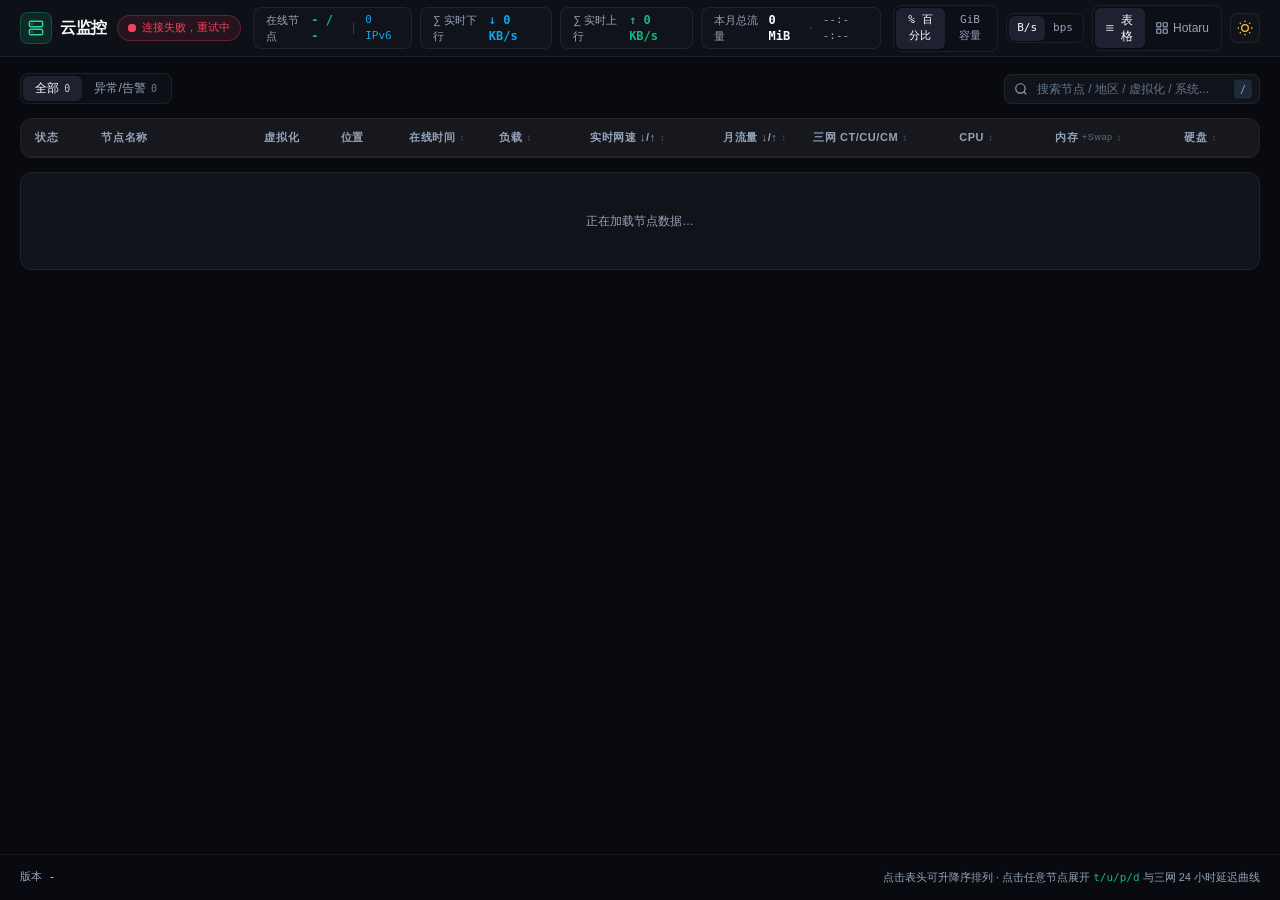
==== commit bbc711eb: "前端位置改为国旗显示（flagcdn 图片，悬停显示地区名，加载失败回退为国家代码）；卡片标题旁同样显示国旗 Co-Authored-By: Claude Opus 5.5 <noreply@anth" ====
--- a/server/web/index.html
+++ b/server/web/index.html
@@ -316,7 +316,7 @@
                             <th class="py-2.5 pl-3.5 pr-2 w-[72px]">状态</th>
                             <th class="py-2.5 px-2.5 min-w-[165px]">节点名称</th>
                             <th class="py-2.5 px-2 w-[78px]">虚拟化</th>
-                            <th class="py-2.5 px-2 w-[92px]">位置</th>
+                            <th class="py-2.5 px-2 w-[60px]">位置</th>
                             <th onclick="cycleSort('uptimeSec')" class="sortable py-2.5 px-2 w-[82px] text-right" title="点击按在线时间排序">
                                 <span class="inline-flex items-center justify-end gap-1">在线时间<span id="sort-uptimeSec" class="text-[10px] opacity-40">↕</span></span>
                             </th>
@@ -526,24 +526,12 @@
             return (loss > 0 && loss < 10 ? loss.toFixed(1) : Math.round(loss)) + '%';
         }
 
-        function getFlagBadgeHtml(code) {
-            const styles = {
-                HK: 'bg-rose-500/15 text-rose-500 border-rose-500/30',
-                JP: 'bg-sky-500/15 text-sky-500 border-sky-500/30',
-                SG: 'bg-emerald-500/15 text-emerald-500 border-emerald-500/30',
-                TW: 'bg-indigo-500/15 text-indigo-400 border-indigo-500/30',
-                KR: 'bg-purple-500/15 text-purple-400 border-purple-500/30',
-                US: 'bg-blue-500/15 text-blue-400 border-blue-500/30',
-                DE: 'bg-amber-500/15 text-amber-500 border-amber-500/30',
-                GB: 'bg-cyan-500/15 text-cyan-400 border-cyan-500/30',
-                CN: 'bg-red-500/15 text-red-400 border-red-500/30',
-                NL: 'bg-orange-500/15 text-orange-400 border-orange-500/30',
-                FR: 'bg-violet-500/15 text-violet-400 border-violet-500/30',
-                RU: 'bg-teal-500/15 text-teal-400 border-teal-500/30'
-            };
-            const label = /^[A-Z]{2}$/.test(code) ? code : '--';
-            const cls = styles[code] || 'bg-slate-500/15 text-slate-400 border-slate-500/30';
-            return `<span class="inline-flex items-center justify-center w-6 h-4 text-[10px] font-mono font-bold rounded border ${cls} shrink-0">${label}</span>`;
+        // 国旗图片（flagcdn），加载失败时回退为国家代码
+        function getFlagHtml(code) {
+            const text = `<span class="inline-flex items-center justify-center w-6 h-4 text-[10px] font-mono font-bold rounded border bg-slate-500/15 text-slate-400 border-slate-500/30 shrink-0">${/^[A-Z]{2}$/.test(code) ? code : '--'}</span>`;
+            if (!/^[A-Z]{2}$/.test(code)) return text;
+            const cc = code.toLowerCase();
+            return `<img src="https://flagcdn.com/24x18/${cc}.png" srcset="https://flagcdn.com/48x36/${cc}.png 2x" width="24" height="18" alt="${code}" loading="lazy" class="inline-block rounded-[3px] shrink-0 ring-1 ring-black/10 dark:ring-white/10" onerror="this.outerHTML='${text.replace(/"/g, '&quot;')}'">`;
         }
 
         /* ==========================================================================
@@ -681,7 +669,6 @@
                 <td class="py-2.5 pl-3.5 pr-2 whitespace-nowrap"><span data-ref="statusBadge"></span></td>
                 <td class="py-2.5 px-2.5 font-sans">
                     <div class="flex items-center gap-2" data-ref="nameTooltip">
-                        <span data-ref="flag"></span>
                         <span class="font-semibold text-xs truncate max-w-[140px]" data-ref="nodeName"></span>
                         <svg data-ref="chevron" class="w-3.5 h-3.5 text-slate-400 transition-transform duration-300 shrink-0" viewBox="0 0 24 24" fill="none" stroke="currentColor" stroke-width="2"><polyline points="6 9 12 15 18 9"/></svg>
                     </div>
@@ -689,7 +676,7 @@
                 <td class="py-2.5 px-2 whitespace-nowrap">
                     <span data-ref="virtBadge" class="px-1.5 py-0.5 rounded text-[10px] font-medium bg-slate-200/70 dark:bg-white/[0.06] text-slate-600 dark:text-slate-300"></span>
                 </td>
-                <td class="py-2.5 px-2 whitespace-nowrap font-sans text-xs text-slate-500 dark:text-slate-400" data-ref="locLabel"></td>
+                <td class="py-2.5 px-2 whitespace-nowrap" data-ref="locLabel"></td>
                 <td class="py-2.5 px-2 text-right whitespace-nowrap font-sans text-xs" data-ref="uptimeText"></td>
                 <td class="py-2.5 px-2 text-right whitespace-nowrap font-semibold" data-ref="load1Text">0.00</td>
                 <td class="py-2.5 px-2.5 text-right whitespace-nowrap text-[11px]">
@@ -861,7 +848,7 @@
                         <span class="text-emerald-500 ml-1">↑<span data-ref="cTx">0K</span></span>
                     </div>
                     <div class="text-slate-400">t/u/p/d: <span class="text-slate-600 dark:text-slate-300" data-ref="cTupd">0/0/0/0</span></div>
-                    <div data-ref="cPing"></div>
+                    <div><span data-ref="cPingOn"><span class="text-[#3B82F6]" data-ref="cCT">-</span>/<span class="text-[#F59E0B]" data-ref="cCU">-</span>/<span class="text-[#10B981]" data-ref="cCM">-</span>ms</span><span data-ref="cPingOff" class="text-rose-500 hidden">离线</span></div>
                 </div>
 
                 <div data-ref="cDrawerGrid" class="drawer-grid cursor-default" onclick="event.stopPropagation()">
@@ -915,15 +902,18 @@
             }
             ref.trMain.classList.toggle('opacity-75', !online);
             ref.cardEl.classList.toggle('opacity-75', !online);
-
-            const flag = getFlagBadgeHtml(raw.location);
-            setHtml(ref.flag, flag);
+            ref.cPingOn.classList.toggle('hidden', !online);
+            ref.cPingOff.classList.toggle('hidden', online);
+
+            const flag = getFlagHtml(raw.location);
+            setHtml(ref.locLabel, flag);
             setHtml(ref.cFlag, flag);
+            ref.locLabel.title = raw.locationLabel;
+            ref.cFlag.title = raw.locationLabel;
             setText(ref.nodeName, raw.name);
             setText(ref.cName, raw.name);
             ref.nameTooltip.title = `${raw.cpuInfo}\n${raw.sys}`;
             setText(ref.virtBadge, raw.type);
-            setText(ref.locLabel, raw.locationLabel);
             setText(ref.cSub, `${raw.locationLabel} · ${raw.type} · ${raw.os.split(' ')[0]}`);
             setText(ref.uptimeText, raw.uptime);
             ref.uptimeText.classList.toggle('text-rose-500', !online);
@@ -1007,9 +997,9 @@
                 setText(ref.pingCT, ctStr);
                 setText(ref.pingCU, cuStr);
                 setText(ref.pingCM, cmStr);
-                setHtml(ref.cPing, online
-                    ? `<span class="text-[#3B82F6]">${ctStr}</span>/<span class="text-[#F59E0B]">${cuStr}</span>/<span class="text-[#10B981]">${cmStr}</span>ms`
-                    : `<span class="text-rose-500">离线</span>`);
+                setText(ref.cCT, ctStr);
+                setText(ref.cCU, cuStr);
+                setText(ref.cCM, cmStr);
 
                 const cpuW = Math.min(100, Math.max(0, cur.cpu));
                 const memW = Math.min(100, Math.max(0, cur.memPct));
--- a/server/web/css/app.css
+++ b/server/web/css/app.css
@@ -1 +1 @@
-*,::backdrop,:after,:before{--tw-border-spacing-x:0;--tw-border-spacing-y:0;--tw-translate-x:0;--tw-translate-y:0;--tw-rotate:0;--tw-skew-x:0;--tw-skew-y:0;--tw-scale-x:1;--tw-scale-y:1;--tw-pan-x: ;--tw-pan-y: ;--tw-pinch-zoom: ;--tw-scroll-snap-strictness:proximity;--tw-gradient-from-position: ;--tw-gradient-via-position: ;--tw-gradient-to-position: ;--tw-ordinal: ;--tw-slashed-zero: ;--tw-numeric-figure: ;--tw-numeric-spacing: ;--tw-numeric-fraction: ;--tw-ring-inset: ;--tw-ring-offset-width:0px;--tw-ring-offset-color:#fff;--tw-ring-color:#3b82f680;--tw-ring-offset-shadow:0 0 #0000;--tw-ring-shadow:0 0 #0000;--tw-shadow:0 0 #0000;--tw-shadow-colored:0 0 #0000;--tw-blur: ;--tw-brightness: ;--tw-contrast: ;--tw-grayscale: ;--tw-hue-rotate: ;--tw-invert: ;--tw-saturate: ;--tw-sepia: ;--tw-drop-shadow: ;--tw-backdrop-blur: ;--tw-backdrop-brightness: ;--tw-backdrop-contrast: ;--tw-backdrop-grayscale: ;--tw-backdrop-hue-rotate: ;--tw-backdrop-invert: ;--tw-backdrop-opacity: ;--tw-backdrop-saturate: ;--tw-backdrop-sepia: ;--tw-contain-size: ;--tw-contain-layout: ;--tw-contain-paint: ;--tw-contain-style: }/*! tailwindcss v3.4.19 | MIT License | https://tailwindcss.com*/*,:after,:before{box-sizing:border-box;border:0 solid #e5e7eb}:after,:before{--tw-content:""}:host,html{line-height:1.5;-webkit-text-size-adjust:100%;-moz-tab-size:4;-o-tab-size:4;tab-size:4;font-family:Inter,-apple-system,BlinkMacSystemFont,PingFang SC,Microsoft YaHei,sans-serif;font-feature-settings:normal;font-variation-settings:normal;-webkit-tap-highlight-color:transparent}body{margin:0;line-height:inherit}hr{height:0;color:inherit;border-top-width:1px}abbr:where([title]){-webkit-text-decoration:underline dotted;text-decoration:underline dotted}h1,h2,h3,h4,h5,h6{font-size:inherit;font-weight:inherit}a{color:inherit;text-decoration:inherit}b,strong{font-weight:bolder}code,kbd,pre,samp{font-family:JetBrains Mono,ui-monospace,SFMono-Regular,Menlo,Consolas,monospace;font-feature-settings:normal;font-variation-settings:normal;font-size:1em}small{font-size:80%}sub,sup{font-size:75%;line-height:0;position:relative;vertical-align:initial}sub{bottom:-.25em}sup{top:-.5em}table{text-indent:0;border-color:inherit;border-collapse:collapse}button,input,optgroup,select,textarea{font-family:inherit;font-feature-settings:inherit;font-variation-settings:inherit;font-size:100%;font-weight:inherit;line-height:inherit;letter-spacing:inherit;color:inherit;margin:0;padding:0}button,select{text-transform:none}button,input:where([type=button]),input:where([type=reset]),input:where([type=submit]){-webkit-appearance:button;background-color:initial;background-image:none}:-moz-focusring{outline:auto}:-moz-ui-invalid{box-shadow:none}progress{vertical-align:initial}::-webkit-inner-spin-button,::-webkit-outer-spin-button{height:auto}[type=search]{-webkit-appearance:textfield;outline-offset:-2px}::-webkit-search-decoration{-webkit-appearance:none}::-webkit-file-upload-button{-webkit-appearance:button;font:inherit}summary{display:list-item}blockquote,dd,dl,figure,h1,h2,h3,h4,h5,h6,hr,p,pre{margin:0}fieldset{margin:0}fieldset,legend{padding:0}menu,ol,ul{list-style:none;margin:0;padding:0}dialog{padding:0}textarea{resize:vertical}input::-moz-placeholder,textarea::-moz-placeholder{opacity:1;color:#9ca3af}input::placeholder,textarea::placeholder{opacity:1;color:#9ca3af}[role=button],button{cursor:pointer}:disabled{cursor:default}audio,canvas,embed,iframe,img,object,svg,video{display:block;vertical-align:middle}img,video{max-width:100%;height:auto}[hidden]:where(:not([hidden=until-found])){display:none}.pointer-events-none{pointer-events:none}.\!visible{visibility:visible!important}.visible{visibility:visible}.absolute{position:absolute}.relative{position:relative}.sticky{position:sticky}.bottom-0{bottom:0}.left-0{left:0}.left-2\.5{left:.625rem}.right-0{right:0}.right-2{right:.5rem}.top-0{top:0}.top-1\/2{top:50%}.z-30{z-index:30}.col-span-10{grid-column:span 10/span 10}.col-span-2{grid-column:span 2/span 2}.mx-0\.5{margin-left:.125rem;margin-right:.125rem}.mx-auto{margin-left:auto;margin-right:auto}.mb-2{margin-bottom:.5rem}.ml-0\.5{margin-left:.125rem}.ml-1{margin-left:.25rem}.ml-auto{margin-left:auto}.mt-0\.5{margin-top:.125rem}.mt-3{margin-top:.75rem}.mt-3\.5{margin-top:.875rem}.mt-auto{margin-top:auto}.block{display:block}.flex{display:flex}.inline-flex{display:inline-flex}.table{display:table}.grid{display:grid}.hidden{display:none}.h-1\.5{height:.375rem}.h-14{height:3.5rem}.h-2{height:.5rem}.h-3\.5{height:.875rem}.h-36{height:9rem}.h-4{height:1rem}.h-44{height:11rem}.h-8{height:2rem}.h-\[2px\]{height:2px}.h-full{height:100%}.min-h-screen{min-height:100vh}.w-1\.5{width:.375rem}.w-2{width:.5rem}.w-3\.5{width:.875rem}.w-4{width:1rem}.w-48{width:12rem}.w-6{width:1.5rem}.w-8{width:2rem}.w-\[108px\]{width:108px}.w-\[114px\]{width:114px}.w-\[122px\]{width:122px}.w-\[124px\]{width:124px}.w-\[128px\]{width:128px}.w-\[138px\]{width:138px}.w-\[68px\]{width:68px}.w-\[72px\]{width:72px}.w-\[78px\]{width:78px}.w-\[82px\]{width:82px}.w-\[92px\]{width:92px}.w-full{width:100%}.min-w-0{min-width:0}.min-w-\[165px\]{min-width:165px}.max-w-\[140px\]{max-width:140px}.max-w-\[1520px\]{max-width:1520px}.max-w-full{max-width:100%}.flex-1{flex:1 1 0%}.shrink-0{flex-shrink:0}.border-collapse{border-collapse:collapse}.-translate-y-1\/2{--tw-translate-y:-50%}.-translate-y-1\/2,.rotate-180{transform:translate(var(--tw-translate-x),var(--tw-translate-y)) rotate(var(--tw-rotate)) skewX(var(--tw-skew-x)) skewY(var(--tw-skew-y)) scaleX(var(--tw-scale-x)) scaleY(var(--tw-scale-y))}.rotate-180{--tw-rotate:180deg}.transform{transform:translate(var(--tw-translate-x),var(--tw-translate-y)) rotate(var(--tw-rotate)) skewX(var(--tw-skew-x)) skewY(var(--tw-skew-y)) scaleX(var(--tw-scale-x)) scaleY(var(--tw-scale-y))}.cursor-crosshair{cursor:crosshair}.cursor-default{cursor:default}.cursor-pointer{cursor:pointer}.select-none{-webkit-user-select:none;-moz-user-select:none;user-select:none}.resize{resize:both}.grid-cols-1{grid-template-columns:repeat(1,minmax(0,1fr))}.grid-cols-12{grid-template-columns:repeat(12,minmax(0,1fr))}.grid-cols-4{grid-template-columns:repeat(4,minmax(0,1fr))}.flex-col{flex-direction:column}.flex-wrap{flex-wrap:wrap}.items-start{align-items:flex-start}.items-center{align-items:center}.justify-end{justify-content:flex-end}.justify-center{justify-content:center}.justify-between{justify-content:space-between}.gap-1{gap:.25rem}.gap-1\.5{gap:.375rem}.gap-2{gap:.5rem}.gap-2\.5{gap:.625rem}.gap-3{gap:.75rem}.gap-3\.5{gap:.875rem}.gap-4{gap:1rem}.space-y-2>:not([hidden])~:not([hidden]){--tw-space-y-reverse:0;margin-top:calc(.5rem*(1 - var(--tw-space-y-reverse)));margin-bottom:calc(.5rem*var(--tw-space-y-reverse))}.space-y-2\.5>:not([hidden])~:not([hidden]){--tw-space-y-reverse:0;margin-top:calc(.625rem*(1 - var(--tw-space-y-reverse)));margin-bottom:calc(.625rem*var(--tw-space-y-reverse))}.space-y-3\.5>:not([hidden])~:not([hidden]){--tw-space-y-reverse:0;margin-top:calc(.875rem*(1 - var(--tw-space-y-reverse)));margin-bottom:calc(.875rem*var(--tw-space-y-reverse))}.divide-y>:not([hidden])~:not([hidden]){--tw-divide-y-reverse:0;border-top-width:calc(1px*(1 - var(--tw-divide-y-reverse)));border-bottom-width:calc(1px*var(--tw-divide-y-reverse))}.divide-slate-200\/60>:not([hidden])~:not([hidden]){border-color:#e2e8f099}.overflow-hidden{overflow:hidden}.overflow-x-auto{overflow-x:auto}.truncate{overflow:hidden;text-overflow:ellipsis}.truncate,.whitespace-nowrap{white-space:nowrap}.rounded{border-radius:.25rem}.rounded-full{border-radius:9999px}.rounded-lg{border-radius:.5rem}.rounded-md{border-radius:.375rem}.rounded-xl{border-radius:.75rem}.border{border-width:1px}.border-b{border-bottom-width:1px}.border-t{border-top-width:1px}.border-amber-500\/30{border-color:#f59e0b4d}.border-blue-500\/30{border-color:#3b82f64d}.border-cyan-500\/30{border-color:#06b6d44d}.border-emerald-500\/25{border-color:#10b98140}.border-emerald-500\/30{border-color:#10b9814d}.border-emerald-500\/50{border-color:#10b98180}.border-indigo-500\/30{border-color:#6366f14d}.border-orange-500\/30{border-color:#f973164d}.border-purple-500\/30{border-color:#a855f74d}.border-red-500\/30{border-color:#ef44444d}.border-rose-500\/30{border-color:#f43f5e4d}.border-sky-500\/30{border-color:#0ea5e94d}.border-slate-200\/60{border-color:#e2e8f099}.border-slate-200\/70{border-color:#e2e8f0b3}.border-slate-200\/80{border-color:#e2e8f0cc}.border-slate-500\/30{border-color:#64748b4d}.border-teal-500\/30{border-color:#14b8a64d}.border-violet-500\/30{border-color:#8b5cf64d}.bg-\[\#0EA5E9\]{--tw-bg-opacity:1;background-color:rgb(14 165 233/var(--tw-bg-opacity,1))}.bg-\[\#10B981\]{--tw-bg-opacity:1;background-color:rgb(16 185 129/var(--tw-bg-opacity,1))}.bg-amber-500{--tw-bg-opacity:1;background-color:rgb(245 158 11/var(--tw-bg-opacity,1))}.bg-amber-500\/10{background-color:#f59e0b1a}.bg-amber-500\/15{background-color:#f59e0b26}.bg-black\/25{background-color:#00000040}.bg-blue-500\/15{background-color:#3b82f626}.bg-cyan-500\/15{background-color:#06b6d426}.bg-emerald-400{--tw-bg-opacity:1;background-color:rgb(52 211 153/var(--tw-bg-opacity,1))}.bg-emerald-500{--tw-bg-opacity:1;background-color:rgb(16 185 129/var(--tw-bg-opacity,1))}.bg-emerald-500\/10{background-color:#10b9811a}.bg-emerald-500\/15{background-color:#10b98126}.bg-indigo-400{--tw-bg-opacity:1;background-color:rgb(129 140 248/var(--tw-bg-opacity,1))}.bg-indigo-500\/15{background-color:#6366f126}.bg-orange-500\/15{background-color:#f9731626}.bg-purple-500\/15{background-color:#a855f726}.bg-red-500\/15{background-color:#ef444426}.bg-rose-400{--tw-bg-opacity:1;background-color:rgb(251 113 133/var(--tw-bg-opacity,1))}.bg-rose-500{--tw-bg-opacity:1;background-color:rgb(244 63 94/var(--tw-bg-opacity,1))}.bg-rose-500\/10{background-color:#f43f5e1a}.bg-rose-500\/15{background-color:#f43f5e26}.bg-sky-500\/15{background-color:#0ea5e926}.bg-slate-100{--tw-bg-opacity:1;background-color:rgb(241 245 249/var(--tw-bg-opacity,1))}.bg-slate-100\/60{background-color:#f1f5f999}.bg-slate-100\/80{background-color:#f1f5f9cc}.bg-slate-200\/70{background-color:#e2e8f0b3}.bg-slate-500\/15{background-color:#64748b26}.bg-teal-500\/15{background-color:#14b8a626}.bg-violet-500\/15{background-color:#8b5cf626}.bg-white{--tw-bg-opacity:1;background-color:rgb(255 255 255/var(--tw-bg-opacity,1))}.p-0{padding:0}.p-0\.5{padding:.125rem}.p-1\.5{padding:.375rem}.p-10{padding:2.5rem}.p-2{padding:.5rem}.p-4{padding:1rem}.px-1\.5{padding-left:.375rem;padding-right:.375rem}.px-2{padding-left:.5rem;padding-right:.5rem}.px-2\.5{padding-left:.625rem;padding-right:.625rem}.px-3{padding-left:.75rem;padding-right:.75rem}.py-0\.5{padding-top:.125rem;padding-bottom:.125rem}.py-1{padding-top:.25rem;padding-bottom:.25rem}.py-1\.5{padding-top:.375rem;padding-bottom:.375rem}.py-2\.5{padding-top:.625rem;padding-bottom:.625rem}.py-3\.5{padding-top:.875rem;padding-bottom:.875rem}.py-4{padding-top:1rem;padding-bottom:1rem}.pb-0\.5{padding-bottom:.125rem}.pl-2{padding-left:.5rem}.pl-3\.5{padding-left:.875rem}.pl-8{padding-left:2rem}.pr-12{padding-right:3rem}.pr-2{padding-right:.5rem}.pr-3\.5{padding-right:.875rem}.pt-2\.5{padding-top:.625rem}.pt-3{padding-top:.75rem}.text-left{text-align:left}.text-center{text-align:center}.text-right{text-align:right}.font-mono{font-family:JetBrains Mono,ui-monospace,SFMono-Regular,Menlo,Consolas,monospace}.font-sans{font-family:Inter,-apple-system,BlinkMacSystemFont,PingFang SC,Microsoft YaHei,sans-serif}.text-\[10px\]{font-size:10px}.text-\[11px\]{font-size:11px}.text-\[9px\]{font-size:9px}.text-sm{font-size:.875rem;line-height:1.25rem}.text-xs{font-size:.75rem;line-height:1rem}.font-bold{font-weight:700}.font-medium{font-weight:500}.font-normal{font-weight:400}.font-semibold{font-weight:600}.tabular-nums{--tw-numeric-spacing:tabular-nums;font-variant-numeric:var(--tw-ordinal) var(--tw-slashed-zero) var(--tw-numeric-figure) var(--tw-numeric-spacing) var(--tw-numeric-fraction)}.tracking-tight{letter-spacing:-.025em}.tracking-wider{letter-spacing:.05em}.text-\[\#0EA5E9\]{--tw-text-opacity:1;color:rgb(14 165 233/var(--tw-text-opacity,1))}.text-\[\#10B981\]{--tw-text-opacity:1;color:rgb(16 185 129/var(--tw-text-opacity,1))}.text-\[\#3B82F6\]{--tw-text-opacity:1;color:rgb(59 130 246/var(--tw-text-opacity,1))}.text-\[\#F59E0B\]{--tw-text-opacity:1;color:rgb(245 158 11/var(--tw-text-opacity,1))}.text-amber-400{--tw-text-opacity:1;color:rgb(251 191 36/var(--tw-text-opacity,1))}.text-amber-500{--tw-text-opacity:1;color:rgb(245 158 11/var(--tw-text-opacity,1))}.text-blue-400{--tw-text-opacity:1;color:rgb(96 165 250/var(--tw-text-opacity,1))}.text-cyan-400{--tw-text-opacity:1;color:rgb(34 211 238/var(--tw-text-opacity,1))}.text-emerald-400{--tw-text-opacity:1;color:rgb(52 211 153/var(--tw-text-opacity,1))}.text-emerald-500{--tw-text-opacity:1;color:rgb(16 185 129/var(--tw-text-opacity,1))}.text-emerald-600{--tw-text-opacity:1;color:rgb(5 150 105/var(--tw-text-opacity,1))}.text-indigo-400{--tw-text-opacity:1;color:rgb(129 140 248/var(--tw-text-opacity,1))}.text-orange-400{--tw-text-opacity:1;color:rgb(251 146 60/var(--tw-text-opacity,1))}.text-purple-400{--tw-text-opacity:1;color:rgb(192 132 252/var(--tw-text-opacity,1))}.text-red-400{--tw-text-opacity:1;color:rgb(248 113 113/var(--tw-text-opacity,1))}.text-rose-500{--tw-text-opacity:1;color:rgb(244 63 94/var(--tw-text-opacity,1))}.text-sky-500{--tw-text-opacity:1;color:rgb(14 165 233/var(--tw-text-opacity,1))}.text-slate-300{--tw-text-opacity:1;color:rgb(203 213 225/var(--tw-text-opacity,1))}.text-slate-400{--tw-text-opacity:1;color:rgb(148 163 184/var(--tw-text-opacity,1))}.text-slate-500{--tw-text-opacity:1;color:rgb(100 116 139/var(--tw-text-opacity,1))}.text-slate-600{--tw-text-opacity:1;color:rgb(71 85 105/var(--tw-text-opacity,1))}.text-slate-700{--tw-text-opacity:1;color:rgb(51 65 85/var(--tw-text-opacity,1))}.text-slate-900{--tw-text-opacity:1;color:rgb(15 23 42/var(--tw-text-opacity,1))}.text-teal-400{--tw-text-opacity:1;color:rgb(45 212 191/var(--tw-text-opacity,1))}.text-violet-400{--tw-text-opacity:1;color:rgb(167 139 250/var(--tw-text-opacity,1))}.text-white{--tw-text-opacity:1;color:rgb(255 255 255/var(--tw-text-opacity,1))}.antialiased{-webkit-font-smoothing:antialiased;-moz-osx-font-smoothing:grayscale}.placeholder-slate-400::-moz-placeholder{--tw-placeholder-opacity:1;color:rgb(148 163 184/var(--tw-placeholder-opacity,1))}.placeholder-slate-400::placeholder{--tw-placeholder-opacity:1;color:rgb(148 163 184/var(--tw-placeholder-opacity,1))}.opacity-100{opacity:1}.opacity-30{opacity:.3}.opacity-40{opacity:.4}.opacity-60{opacity:.6}.opacity-75{opacity:.75}.shadow-inner{--tw-shadow:inset 0 2px 4px 0 #0000000d;--tw-shadow-colored:inset 0 2px 4px 0 var(--tw-shadow-color)}.shadow-inner,.shadow-sm{box-shadow:var(--tw-ring-offset-shadow,0 0 #0000),var(--tw-ring-shadow,0 0 #0000),var(--tw-shadow)}.shadow-sm{--tw-shadow:0 1px 2px 0 #0000000d;--tw-shadow-colored:0 1px 2px 0 var(--tw-shadow-color)}.ring{--tw-ring-offset-shadow:var(--tw-ring-inset) 0 0 0 var(--tw-ring-offset-width) var(--tw-ring-offset-color);--tw-ring-shadow:var(--tw-ring-inset) 0 0 0 calc(3px + var(--tw-ring-offset-width)) var(--tw-ring-color);box-shadow:var(--tw-ring-offset-shadow),var(--tw-ring-shadow),var(--tw-shadow,0 0 #0000)}.blur{--tw-blur:blur(8px)}.blur,.grayscale{filter:var(--tw-blur) var(--tw-brightness) var(--tw-contrast) var(--tw-grayscale) var(--tw-hue-rotate) var(--tw-invert) var(--tw-saturate) var(--tw-sepia) var(--tw-drop-shadow)}.grayscale{--tw-grayscale:grayscale(100%)}.filter{filter:var(--tw-blur) var(--tw-brightness) var(--tw-contrast) var(--tw-grayscale) var(--tw-hue-rotate) var(--tw-invert) var(--tw-saturate) var(--tw-sepia) var(--tw-drop-shadow)}.backdrop-filter{-webkit-backdrop-filter:var(--tw-backdrop-blur) var(--tw-backdrop-brightness) var(--tw-backdrop-contrast) var(--tw-backdrop-grayscale) var(--tw-backdrop-hue-rotate) var(--tw-backdrop-invert) var(--tw-backdrop-opacity) var(--tw-backdrop-saturate) var(--tw-backdrop-sepia);backdrop-filter:var(--tw-backdrop-blur) var(--tw-backdrop-brightness) var(--tw-backdrop-contrast) var(--tw-backdrop-grayscale) var(--tw-backdrop-hue-rotate) var(--tw-backdrop-invert) var(--tw-backdrop-opacity) var(--tw-backdrop-saturate) var(--tw-backdrop-sepia)}.transition{transition-property:color,background-color,border-color,text-decoration-color,fill,stroke,opacity,box-shadow,transform,filter,-webkit-backdrop-filter;transition-property:color,background-color,border-color,text-decoration-color,fill,stroke,opacity,box-shadow,transform,filter,backdrop-filter;transition-property:color,background-color,border-color,text-decoration-color,fill,stroke,opacity,box-shadow,transform,filter,backdrop-filter,-webkit-backdrop-filter;transition-timing-function:cubic-bezier(.4,0,.2,1);transition-duration:.15s}.transition-colors{transition-property:color,background-color,border-color,text-decoration-color,fill,stroke;transition-timing-function:cubic-bezier(.4,0,.2,1);transition-duration:.15s}.transition-transform{transition-property:transform;transition-timing-function:cubic-bezier(.4,0,.2,1);transition-duration:.15s}.duration-300{transition-duration:.3s}.selection\:bg-emerald-500\/20 ::-moz-selection{background-color:#10b98133}.selection\:bg-emerald-500\/20 ::selection{background-color:#10b98133}.selection\:text-emerald-400 ::-moz-selection{--tw-text-opacity:1;color:rgb(52 211 153/var(--tw-text-opacity,1))}.selection\:text-emerald-400 ::selection{--tw-text-opacity:1;color:rgb(52 211 153/var(--tw-text-opacity,1))}.selection\:bg-emerald-500\/20::-moz-selection{background-color:#10b98133}.selection\:bg-emerald-500\/20::selection{background-color:#10b98133}.selection\:text-emerald-400::-moz-selection{--tw-text-opacity:1;color:rgb(52 211 153/var(--tw-text-opacity,1))}.selection\:text-emerald-400::selection{--tw-text-opacity:1;color:rgb(52 211 153/var(--tw-text-opacity,1))}.hover\:border-emerald-500\/40:hover{border-color:#10b98166}.hover\:border-slate-400:hover{--tw-border-opacity:1;border-color:rgb(148 163 184/var(--tw-border-opacity,1))}.hover\:bg-emerald-500\/20:hover{background-color:#10b98133}.hover\:bg-emerald-600:hover{--tw-bg-opacity:1;background-color:rgb(5 150 105/var(--tw-bg-opacity,1))}.hover\:bg-slate-200\/40:hover{background-color:#e2e8f066}.hover\:text-slate-600:hover{--tw-text-opacity:1;color:rgb(71 85 105/var(--tw-text-opacity,1))}.focus\:border-emerald-500\/60:focus{border-color:#10b98199}.focus\:outline-none:focus{outline:2px solid #0000;outline-offset:2px}.dark\:block:is(.dark *){display:block}.dark\:hidden:is(.dark *){display:none}.dark\:border-white\/\[0\.05\]:is(.dark *),.dark\:divide-white\/\[0\.05\]:is(.dark *)>:not([hidden])~:not([hidden]){border-color:#ffffff0d}.dark\:border-white\/\[0\.06\]:is(.dark *){border-color:#ffffff0f}.dark\:border-white\/\[0\.07\]:is(.dark *){border-color:#ffffff12}.dark\:bg-\[\#1E2230\]:is(.dark *){--tw-bg-opacity:1;background-color:rgb(30 34 48/var(--tw-bg-opacity,1))}.dark\:bg-black\/25:is(.dark *){background-color:#00000040}.dark\:bg-black\/30:is(.dark *){background-color:#0000004d}.dark\:bg-slate-800:is(.dark *){--tw-bg-opacity:1;background-color:rgb(30 41 59/var(--tw-bg-opacity,1))}.dark\:bg-white\/\[0\.02\]:is(.dark *){background-color:#ffffff05}.dark\:bg-white\/\[0\.04\]:is(.dark *){background-color:#ffffff0a}.dark\:bg-white\/\[0\.06\]:is(.dark *){background-color:#ffffff0f}.dark\:text-emerald-400:is(.dark *){--tw-text-opacity:1;color:rgb(52 211 153/var(--tw-text-opacity,1))}.dark\:text-slate-200:is(.dark *){--tw-text-opacity:1;color:rgb(226 232 240/var(--tw-text-opacity,1))}.dark\:text-slate-300:is(.dark *){--tw-text-opacity:1;color:rgb(203 213 225/var(--tw-text-opacity,1))}.dark\:text-slate-400:is(.dark *){--tw-text-opacity:1;color:rgb(148 163 184/var(--tw-text-opacity,1))}.dark\:text-slate-700:is(.dark *){--tw-text-opacity:1;color:rgb(51 65 85/var(--tw-text-opacity,1))}.dark\:text-white:is(.dark *){--tw-text-opacity:1;color:rgb(255 255 255/var(--tw-text-opacity,1))}.dark\:placeholder-slate-500:is(.dark *)::-moz-placeholder{--tw-placeholder-opacity:1;color:rgb(100 116 139/var(--tw-placeholder-opacity,1))}.dark\:placeholder-slate-500:is(.dark *)::placeholder{--tw-placeholder-opacity:1;color:rgb(100 116 139/var(--tw-placeholder-opacity,1))}.dark\:hover\:border-slate-600:hover:is(.dark *){--tw-border-opacity:1;border-color:rgb(71 85 105/var(--tw-border-opacity,1))}.dark\:hover\:bg-white\/\[0\.03\]:hover:is(.dark *){background-color:#ffffff08}.dark\:hover\:text-slate-200:hover:is(.dark *){--tw-text-opacity:1;color:rgb(226 232 240/var(--tw-text-opacity,1))}@media (min-width:640px){.sm\:inline{display:inline}.sm\:inline-flex{display:inline-flex}.sm\:w-64{width:16rem}.sm\:flex-row{flex-direction:row}.sm\:gap-2{gap:.5rem}.sm\:p-5{padding:1.25rem}.sm\:px-5{padding-left:1.25rem;padding-right:1.25rem}.sm\:pb-0{padding-bottom:0}.sm\:text-base{font-size:1rem;line-height:1.5rem}}@media (min-width:768px){.md\:inline-flex{display:inline-flex}.md\:table-cell{display:table-cell}.md\:grid-cols-2{grid-template-columns:repeat(2,minmax(0,1fr))}}@media (min-width:1024px){.lg\:col-span-5{grid-column:span 5/span 5}.lg\:col-span-7{grid-column:span 7/span 7}.lg\:table-cell{display:table-cell}.lg\:grid-cols-12{grid-template-columns:repeat(12,minmax(0,1fr))}}@media (min-width:1280px){.xl\:flex{display:flex}.xl\:table-cell{display:table-cell}.xl\:hidden{display:none}.xl\:grid-cols-3{grid-template-columns:repeat(3,minmax(0,1fr))}}+*,::backdrop,:after,:before{--tw-border-spacing-x:0;--tw-border-spacing-y:0;--tw-translate-x:0;--tw-translate-y:0;--tw-rotate:0;--tw-skew-x:0;--tw-skew-y:0;--tw-scale-x:1;--tw-scale-y:1;--tw-pan-x: ;--tw-pan-y: ;--tw-pinch-zoom: ;--tw-scroll-snap-strictness:proximity;--tw-gradient-from-position: ;--tw-gradient-via-position: ;--tw-gradient-to-position: ;--tw-ordinal: ;--tw-slashed-zero: ;--tw-numeric-figure: ;--tw-numeric-spacing: ;--tw-numeric-fraction: ;--tw-ring-inset: ;--tw-ring-offset-width:0px;--tw-ring-offset-color:#fff;--tw-ring-color:#3b82f680;--tw-ring-offset-shadow:0 0 #0000;--tw-ring-shadow:0 0 #0000;--tw-shadow:0 0 #0000;--tw-shadow-colored:0 0 #0000;--tw-blur: ;--tw-brightness: ;--tw-contrast: ;--tw-grayscale: ;--tw-hue-rotate: ;--tw-invert: ;--tw-saturate: ;--tw-sepia: ;--tw-drop-shadow: ;--tw-backdrop-blur: ;--tw-backdrop-brightness: ;--tw-backdrop-contrast: ;--tw-backdrop-grayscale: ;--tw-backdrop-hue-rotate: ;--tw-backdrop-invert: ;--tw-backdrop-opacity: ;--tw-backdrop-saturate: ;--tw-backdrop-sepia: ;--tw-contain-size: ;--tw-contain-layout: ;--tw-contain-paint: ;--tw-contain-style: }/*! tailwindcss v3.4.19 | MIT License | https://tailwindcss.com*/*,:after,:before{box-sizing:border-box;border:0 solid #e5e7eb}:after,:before{--tw-content:""}:host,html{line-height:1.5;-webkit-text-size-adjust:100%;-moz-tab-size:4;-o-tab-size:4;tab-size:4;font-family:Inter,-apple-system,BlinkMacSystemFont,PingFang SC,Microsoft YaHei,sans-serif;font-feature-settings:normal;font-variation-settings:normal;-webkit-tap-highlight-color:transparent}body{margin:0;line-height:inherit}hr{height:0;color:inherit;border-top-width:1px}abbr:where([title]){-webkit-text-decoration:underline dotted;text-decoration:underline dotted}h1,h2,h3,h4,h5,h6{font-size:inherit;font-weight:inherit}a{color:inherit;text-decoration:inherit}b,strong{font-weight:bolder}code,kbd,pre,samp{font-family:JetBrains Mono,ui-monospace,SFMono-Regular,Menlo,Consolas,monospace;font-feature-settings:normal;font-variation-settings:normal;font-size:1em}small{font-size:80%}sub,sup{font-size:75%;line-height:0;position:relative;vertical-align:initial}sub{bottom:-.25em}sup{top:-.5em}table{text-indent:0;border-color:inherit;border-collapse:collapse}button,input,optgroup,select,textarea{font-family:inherit;font-feature-settings:inherit;font-variation-settings:inherit;font-size:100%;font-weight:inherit;line-height:inherit;letter-spacing:inherit;color:inherit;margin:0;padding:0}button,select{text-transform:none}button,input:where([type=button]),input:where([type=reset]),input:where([type=submit]){-webkit-appearance:button;background-color:initial;background-image:none}:-moz-focusring{outline:auto}:-moz-ui-invalid{box-shadow:none}progress{vertical-align:initial}::-webkit-inner-spin-button,::-webkit-outer-spin-button{height:auto}[type=search]{-webkit-appearance:textfield;outline-offset:-2px}::-webkit-search-decoration{-webkit-appearance:none}::-webkit-file-upload-button{-webkit-appearance:button;font:inherit}summary{display:list-item}blockquote,dd,dl,figure,h1,h2,h3,h4,h5,h6,hr,p,pre{margin:0}fieldset{margin:0}fieldset,legend{padding:0}menu,ol,ul{list-style:none;margin:0;padding:0}dialog{padding:0}textarea{resize:vertical}input::-moz-placeholder,textarea::-moz-placeholder{opacity:1;color:#9ca3af}input::placeholder,textarea::placeholder{opacity:1;color:#9ca3af}[role=button],button{cursor:pointer}:disabled{cursor:default}audio,canvas,embed,iframe,img,object,svg,video{display:block;vertical-align:middle}img,video{max-width:100%;height:auto}[hidden]:where(:not([hidden=until-found])){display:none}.pointer-events-none{pointer-events:none}.\!visible{visibility:visible!important}.visible{visibility:visible}.absolute{position:absolute}.relative{position:relative}.sticky{position:sticky}.bottom-0{bottom:0}.left-0{left:0}.left-2\.5{left:.625rem}.right-0{right:0}.right-2{right:.5rem}.top-0{top:0}.top-1\/2{top:50%}.z-30{z-index:30}.col-span-10{grid-column:span 10/span 10}.col-span-2{grid-column:span 2/span 2}.mx-0\.5{margin-left:.125rem;margin-right:.125rem}.mx-auto{margin-left:auto;margin-right:auto}.mb-2{margin-bottom:.5rem}.ml-0\.5{margin-left:.125rem}.ml-1{margin-left:.25rem}.ml-auto{margin-left:auto}.mt-0\.5{margin-top:.125rem}.mt-3{margin-top:.75rem}.mt-3\.5{margin-top:.875rem}.mt-auto{margin-top:auto}.block{display:block}.inline-block{display:inline-block}.flex{display:flex}.inline-flex{display:inline-flex}.table{display:table}.grid{display:grid}.hidden{display:none}.h-1\.5{height:.375rem}.h-14{height:3.5rem}.h-2{height:.5rem}.h-3\.5{height:.875rem}.h-36{height:9rem}.h-4{height:1rem}.h-44{height:11rem}.h-8{height:2rem}.h-\[2px\]{height:2px}.h-full{height:100%}.min-h-screen{min-height:100vh}.w-1\.5{width:.375rem}.w-2{width:.5rem}.w-3\.5{width:.875rem}.w-4{width:1rem}.w-48{width:12rem}.w-6{width:1.5rem}.w-8{width:2rem}.w-\[108px\]{width:108px}.w-\[114px\]{width:114px}.w-\[122px\]{width:122px}.w-\[124px\]{width:124px}.w-\[128px\]{width:128px}.w-\[138px\]{width:138px}.w-\[60px\]{width:60px}.w-\[68px\]{width:68px}.w-\[72px\]{width:72px}.w-\[78px\]{width:78px}.w-\[82px\]{width:82px}.w-full{width:100%}.min-w-0{min-width:0}.min-w-\[165px\]{min-width:165px}.max-w-\[140px\]{max-width:140px}.max-w-\[1520px\]{max-width:1520px}.max-w-full{max-width:100%}.flex-1{flex:1 1 0%}.shrink-0{flex-shrink:0}.border-collapse{border-collapse:collapse}.-translate-y-1\/2{--tw-translate-y:-50%}.-translate-y-1\/2,.rotate-180{transform:translate(var(--tw-translate-x),var(--tw-translate-y)) rotate(var(--tw-rotate)) skewX(var(--tw-skew-x)) skewY(var(--tw-skew-y)) scaleX(var(--tw-scale-x)) scaleY(var(--tw-scale-y))}.rotate-180{--tw-rotate:180deg}.transform{transform:translate(var(--tw-translate-x),var(--tw-translate-y)) rotate(var(--tw-rotate)) skewX(var(--tw-skew-x)) skewY(var(--tw-skew-y)) scaleX(var(--tw-scale-x)) scaleY(var(--tw-scale-y))}.cursor-crosshair{cursor:crosshair}.cursor-default{cursor:default}.cursor-pointer{cursor:pointer}.select-none{-webkit-user-select:none;-moz-user-select:none;user-select:none}.resize{resize:both}.grid-cols-1{grid-template-columns:repeat(1,minmax(0,1fr))}.grid-cols-12{grid-template-columns:repeat(12,minmax(0,1fr))}.grid-cols-4{grid-template-columns:repeat(4,minmax(0,1fr))}.flex-col{flex-direction:column}.flex-wrap{flex-wrap:wrap}.items-start{align-items:flex-start}.items-center{align-items:center}.justify-end{justify-content:flex-end}.justify-center{justify-content:center}.justify-between{justify-content:space-between}.gap-1{gap:.25rem}.gap-1\.5{gap:.375rem}.gap-2{gap:.5rem}.gap-2\.5{gap:.625rem}.gap-3{gap:.75rem}.gap-3\.5{gap:.875rem}.gap-4{gap:1rem}.space-y-2>:not([hidden])~:not([hidden]){--tw-space-y-reverse:0;margin-top:calc(.5rem*(1 - var(--tw-space-y-reverse)));margin-bottom:calc(.5rem*var(--tw-space-y-reverse))}.space-y-2\.5>:not([hidden])~:not([hidden]){--tw-space-y-reverse:0;margin-top:calc(.625rem*(1 - var(--tw-space-y-reverse)));margin-bottom:calc(.625rem*var(--tw-space-y-reverse))}.space-y-3\.5>:not([hidden])~:not([hidden]){--tw-space-y-reverse:0;margin-top:calc(.875rem*(1 - var(--tw-space-y-reverse)));margin-bottom:calc(.875rem*var(--tw-space-y-reverse))}.divide-y>:not([hidden])~:not([hidden]){--tw-divide-y-reverse:0;border-top-width:calc(1px*(1 - var(--tw-divide-y-reverse)));border-bottom-width:calc(1px*var(--tw-divide-y-reverse))}.divide-slate-200\/60>:not([hidden])~:not([hidden]){border-color:#e2e8f099}.overflow-hidden{overflow:hidden}.overflow-x-auto{overflow-x:auto}.truncate{overflow:hidden;text-overflow:ellipsis}.truncate,.whitespace-nowrap{white-space:nowrap}.rounded{border-radius:.25rem}.rounded-\[3px\]{border-radius:3px}.rounded-full{border-radius:9999px}.rounded-lg{border-radius:.5rem}.rounded-md{border-radius:.375rem}.rounded-xl{border-radius:.75rem}.border{border-width:1px}.border-b{border-bottom-width:1px}.border-t{border-top-width:1px}.border-amber-500\/30{border-color:#f59e0b4d}.border-emerald-500\/25{border-color:#10b98140}.border-emerald-500\/30{border-color:#10b9814d}.border-emerald-500\/50{border-color:#10b98180}.border-rose-500\/30{border-color:#f43f5e4d}.border-slate-200\/60{border-color:#e2e8f099}.border-slate-200\/70{border-color:#e2e8f0b3}.border-slate-200\/80{border-color:#e2e8f0cc}.border-slate-500\/30{border-color:#64748b4d}.bg-\[\#0EA5E9\]{--tw-bg-opacity:1;background-color:rgb(14 165 233/var(--tw-bg-opacity,1))}.bg-\[\#10B981\]{--tw-bg-opacity:1;background-color:rgb(16 185 129/var(--tw-bg-opacity,1))}.bg-amber-500{--tw-bg-opacity:1;background-color:rgb(245 158 11/var(--tw-bg-opacity,1))}.bg-amber-500\/10{background-color:#f59e0b1a}.bg-black\/25{background-color:#00000040}.bg-emerald-400{--tw-bg-opacity:1;background-color:rgb(52 211 153/var(--tw-bg-opacity,1))}.bg-emerald-500{--tw-bg-opacity:1;background-color:rgb(16 185 129/var(--tw-bg-opacity,1))}.bg-emerald-500\/10{background-color:#10b9811a}.bg-emerald-500\/15{background-color:#10b98126}.bg-indigo-400{--tw-bg-opacity:1;background-color:rgb(129 140 248/var(--tw-bg-opacity,1))}.bg-rose-400{--tw-bg-opacity:1;background-color:rgb(251 113 133/var(--tw-bg-opacity,1))}.bg-rose-500{--tw-bg-opacity:1;background-color:rgb(244 63 94/var(--tw-bg-opacity,1))}.bg-rose-500\/10{background-color:#f43f5e1a}.bg-rose-500\/15{background-color:#f43f5e26}.bg-slate-100{--tw-bg-opacity:1;background-color:rgb(241 245 249/var(--tw-bg-opacity,1))}.bg-slate-100\/60{background-color:#f1f5f999}.bg-slate-100\/80{background-color:#f1f5f9cc}.bg-slate-200\/70{background-color:#e2e8f0b3}.bg-slate-500\/15{background-color:#64748b26}.bg-white{--tw-bg-opacity:1;background-color:rgb(255 255 255/var(--tw-bg-opacity,1))}.p-0{padding:0}.p-0\.5{padding:.125rem}.p-1\.5{padding:.375rem}.p-10{padding:2.5rem}.p-2{padding:.5rem}.p-4{padding:1rem}.px-1\.5{padding-left:.375rem;padding-right:.375rem}.px-2{padding-left:.5rem;padding-right:.5rem}.px-2\.5{padding-left:.625rem;padding-right:.625rem}.px-3{padding-left:.75rem;padding-right:.75rem}.py-0\.5{padding-top:.125rem;padding-bottom:.125rem}.py-1{padding-top:.25rem;padding-bottom:.25rem}.py-1\.5{padding-top:.375rem;padding-bottom:.375rem}.py-2\.5{padding-top:.625rem;padding-bottom:.625rem}.py-3\.5{padding-top:.875rem;padding-bottom:.875rem}.py-4{padding-top:1rem;padding-bottom:1rem}.pb-0\.5{padding-bottom:.125rem}.pl-2{padding-left:.5rem}.pl-3\.5{padding-left:.875rem}.pl-8{padding-left:2rem}.pr-12{padding-right:3rem}.pr-2{padding-right:.5rem}.pr-3\.5{padding-right:.875rem}.pt-2\.5{padding-top:.625rem}.pt-3{padding-top:.75rem}.text-left{text-align:left}.text-center{text-align:center}.text-right{text-align:right}.font-mono{font-family:JetBrains Mono,ui-monospace,SFMono-Regular,Menlo,Consolas,monospace}.font-sans{font-family:Inter,-apple-system,BlinkMacSystemFont,PingFang SC,Microsoft YaHei,sans-serif}.text-\[10px\]{font-size:10px}.text-\[11px\]{font-size:11px}.text-\[9px\]{font-size:9px}.text-sm{font-size:.875rem;line-height:1.25rem}.text-xs{font-size:.75rem;line-height:1rem}.font-bold{font-weight:700}.font-medium{font-weight:500}.font-normal{font-weight:400}.font-semibold{font-weight:600}.tabular-nums{--tw-numeric-spacing:tabular-nums;font-variant-numeric:var(--tw-ordinal) var(--tw-slashed-zero) var(--tw-numeric-figure) var(--tw-numeric-spacing) var(--tw-numeric-fraction)}.tracking-tight{letter-spacing:-.025em}.tracking-wider{letter-spacing:.05em}.text-\[\#0EA5E9\]{--tw-text-opacity:1;color:rgb(14 165 233/var(--tw-text-opacity,1))}.text-\[\#10B981\]{--tw-text-opacity:1;color:rgb(16 185 129/var(--tw-text-opacity,1))}.text-\[\#3B82F6\]{--tw-text-opacity:1;color:rgb(59 130 246/var(--tw-text-opacity,1))}.text-\[\#F59E0B\]{--tw-text-opacity:1;color:rgb(245 158 11/var(--tw-text-opacity,1))}.text-amber-400{--tw-text-opacity:1;color:rgb(251 191 36/var(--tw-text-opacity,1))}.text-amber-500{--tw-text-opacity:1;color:rgb(245 158 11/var(--tw-text-opacity,1))}.text-emerald-400{--tw-text-opacity:1;color:rgb(52 211 153/var(--tw-text-opacity,1))}.text-emerald-500{--tw-text-opacity:1;color:rgb(16 185 129/var(--tw-text-opacity,1))}.text-emerald-600{--tw-text-opacity:1;color:rgb(5 150 105/var(--tw-text-opacity,1))}.text-rose-500{--tw-text-opacity:1;color:rgb(244 63 94/var(--tw-text-opacity,1))}.text-sky-500{--tw-text-opacity:1;color:rgb(14 165 233/var(--tw-text-opacity,1))}.text-slate-300{--tw-text-opacity:1;color:rgb(203 213 225/var(--tw-text-opacity,1))}.text-slate-400{--tw-text-opacity:1;color:rgb(148 163 184/var(--tw-text-opacity,1))}.text-slate-500{--tw-text-opacity:1;color:rgb(100 116 139/var(--tw-text-opacity,1))}.text-slate-600{--tw-text-opacity:1;color:rgb(71 85 105/var(--tw-text-opacity,1))}.text-slate-700{--tw-text-opacity:1;color:rgb(51 65 85/var(--tw-text-opacity,1))}.text-slate-900{--tw-text-opacity:1;color:rgb(15 23 42/var(--tw-text-opacity,1))}.text-white{--tw-text-opacity:1;color:rgb(255 255 255/var(--tw-text-opacity,1))}.antialiased{-webkit-font-smoothing:antialiased;-moz-osx-font-smoothing:grayscale}.placeholder-slate-400::-moz-placeholder{--tw-placeholder-opacity:1;color:rgb(148 163 184/var(--tw-placeholder-opacity,1))}.placeholder-slate-400::placeholder{--tw-placeholder-opacity:1;color:rgb(148 163 184/var(--tw-placeholder-opacity,1))}.opacity-100{opacity:1}.opacity-30{opacity:.3}.opacity-40{opacity:.4}.opacity-60{opacity:.6}.opacity-75{opacity:.75}.shadow-inner{--tw-shadow:inset 0 2px 4px 0 #0000000d;--tw-shadow-colored:inset 0 2px 4px 0 var(--tw-shadow-color)}.shadow-inner,.shadow-sm{box-shadow:var(--tw-ring-offset-shadow,0 0 #0000),var(--tw-ring-shadow,0 0 #0000),var(--tw-shadow)}.shadow-sm{--tw-shadow:0 1px 2px 0 #0000000d;--tw-shadow-colored:0 1px 2px 0 var(--tw-shadow-color)}.ring{--tw-ring-offset-shadow:var(--tw-ring-inset) 0 0 0 var(--tw-ring-offset-width) var(--tw-ring-offset-color);--tw-ring-shadow:var(--tw-ring-inset) 0 0 0 calc(3px + var(--tw-ring-offset-width)) var(--tw-ring-color)}.ring,.ring-1{box-shadow:var(--tw-ring-offset-shadow),var(--tw-ring-shadow),var(--tw-shadow,0 0 #0000)}.ring-1{--tw-ring-offset-shadow:var(--tw-ring-inset) 0 0 0 var(--tw-ring-offset-width) var(--tw-ring-offset-color);--tw-ring-shadow:var(--tw-ring-inset) 0 0 0 calc(1px + var(--tw-ring-offset-width)) var(--tw-ring-color)}.ring-black\/10{--tw-ring-color:#0000001a}.blur{--tw-blur:blur(8px)}.blur,.grayscale{filter:var(--tw-blur) var(--tw-brightness) var(--tw-contrast) var(--tw-grayscale) var(--tw-hue-rotate) var(--tw-invert) var(--tw-saturate) var(--tw-sepia) var(--tw-drop-shadow)}.grayscale{--tw-grayscale:grayscale(100%)}.filter{filter:var(--tw-blur) var(--tw-brightness) var(--tw-contrast) var(--tw-grayscale) var(--tw-hue-rotate) var(--tw-invert) var(--tw-saturate) var(--tw-sepia) var(--tw-drop-shadow)}.backdrop-filter{-webkit-backdrop-filter:var(--tw-backdrop-blur) var(--tw-backdrop-brightness) var(--tw-backdrop-contrast) var(--tw-backdrop-grayscale) var(--tw-backdrop-hue-rotate) var(--tw-backdrop-invert) var(--tw-backdrop-opacity) var(--tw-backdrop-saturate) var(--tw-backdrop-sepia);backdrop-filter:var(--tw-backdrop-blur) var(--tw-backdrop-brightness) var(--tw-backdrop-contrast) var(--tw-backdrop-grayscale) var(--tw-backdrop-hue-rotate) var(--tw-backdrop-invert) var(--tw-backdrop-opacity) var(--tw-backdrop-saturate) var(--tw-backdrop-sepia)}.transition{transition-property:color,background-color,border-color,text-decoration-color,fill,stroke,opacity,box-shadow,transform,filter,-webkit-backdrop-filter;transition-property:color,background-color,border-color,text-decoration-color,fill,stroke,opacity,box-shadow,transform,filter,backdrop-filter;transition-property:color,background-color,border-color,text-decoration-color,fill,stroke,opacity,box-shadow,transform,filter,backdrop-filter,-webkit-backdrop-filter;transition-timing-function:cubic-bezier(.4,0,.2,1);transition-duration:.15s}.transition-colors{transition-property:color,background-color,border-color,text-decoration-color,fill,stroke;transition-timing-function:cubic-bezier(.4,0,.2,1);transition-duration:.15s}.transition-transform{transition-property:transform;transition-timing-function:cubic-bezier(.4,0,.2,1);transition-duration:.15s}.duration-300{transition-duration:.3s}.selection\:bg-emerald-500\/20 ::-moz-selection{background-color:#10b98133}.selection\:bg-emerald-500\/20 ::selection{background-color:#10b98133}.selection\:text-emerald-400 ::-moz-selection{--tw-text-opacity:1;color:rgb(52 211 153/var(--tw-text-opacity,1))}.selection\:text-emerald-400 ::selection{--tw-text-opacity:1;color:rgb(52 211 153/var(--tw-text-opacity,1))}.selection\:bg-emerald-500\/20::-moz-selection{background-color:#10b98133}.selection\:bg-emerald-500\/20::selection{background-color:#10b98133}.selection\:text-emerald-400::-moz-selection{--tw-text-opacity:1;color:rgb(52 211 153/var(--tw-text-opacity,1))}.selection\:text-emerald-400::selection{--tw-text-opacity:1;color:rgb(52 211 153/var(--tw-text-opacity,1))}.hover\:border-emerald-500\/40:hover{border-color:#10b98166}.hover\:border-slate-400:hover{--tw-border-opacity:1;border-color:rgb(148 163 184/var(--tw-border-opacity,1))}.hover\:bg-emerald-500\/20:hover{background-color:#10b98133}.hover\:bg-emerald-600:hover{--tw-bg-opacity:1;background-color:rgb(5 150 105/var(--tw-bg-opacity,1))}.hover\:bg-slate-200\/40:hover{background-color:#e2e8f066}.hover\:text-slate-600:hover{--tw-text-opacity:1;color:rgb(71 85 105/var(--tw-text-opacity,1))}.focus\:border-emerald-500\/60:focus{border-color:#10b98199}.focus\:outline-none:focus{outline:2px solid #0000;outline-offset:2px}.dark\:block:is(.dark *){display:block}.dark\:hidden:is(.dark *){display:none}.dark\:border-white\/\[0\.05\]:is(.dark *),.dark\:divide-white\/\[0\.05\]:is(.dark *)>:not([hidden])~:not([hidden]){border-color:#ffffff0d}.dark\:border-white\/\[0\.06\]:is(.dark *){border-color:#ffffff0f}.dark\:border-white\/\[0\.07\]:is(.dark *){border-color:#ffffff12}.dark\:bg-\[\#1E2230\]:is(.dark *){--tw-bg-opacity:1;background-color:rgb(30 34 48/var(--tw-bg-opacity,1))}.dark\:bg-black\/25:is(.dark *){background-color:#00000040}.dark\:bg-black\/30:is(.dark *){background-color:#0000004d}.dark\:bg-slate-800:is(.dark *){--tw-bg-opacity:1;background-color:rgb(30 41 59/var(--tw-bg-opacity,1))}.dark\:bg-white\/\[0\.02\]:is(.dark *){background-color:#ffffff05}.dark\:bg-white\/\[0\.04\]:is(.dark *){background-color:#ffffff0a}.dark\:bg-white\/\[0\.06\]:is(.dark *){background-color:#ffffff0f}.dark\:text-emerald-400:is(.dark *){--tw-text-opacity:1;color:rgb(52 211 153/var(--tw-text-opacity,1))}.dark\:text-slate-200:is(.dark *){--tw-text-opacity:1;color:rgb(226 232 240/var(--tw-text-opacity,1))}.dark\:text-slate-300:is(.dark *){--tw-text-opacity:1;color:rgb(203 213 225/var(--tw-text-opacity,1))}.dark\:text-slate-400:is(.dark *){--tw-text-opacity:1;color:rgb(148 163 184/var(--tw-text-opacity,1))}.dark\:text-slate-700:is(.dark *){--tw-text-opacity:1;color:rgb(51 65 85/var(--tw-text-opacity,1))}.dark\:text-white:is(.dark *){--tw-text-opacity:1;color:rgb(255 255 255/var(--tw-text-opacity,1))}.dark\:placeholder-slate-500:is(.dark *)::-moz-placeholder{--tw-placeholder-opacity:1;color:rgb(100 116 139/var(--tw-placeholder-opacity,1))}.dark\:placeholder-slate-500:is(.dark *)::placeholder{--tw-placeholder-opacity:1;color:rgb(100 116 139/var(--tw-placeholder-opacity,1))}.dark\:ring-white\/10:is(.dark *){--tw-ring-color:#ffffff1a}.dark\:hover\:border-slate-600:hover:is(.dark *){--tw-border-opacity:1;border-color:rgb(71 85 105/var(--tw-border-opacity,1))}.dark\:hover\:bg-white\/\[0\.03\]:hover:is(.dark *){background-color:#ffffff08}.dark\:hover\:text-slate-200:hover:is(.dark *){--tw-text-opacity:1;color:rgb(226 232 240/var(--tw-text-opacity,1))}@media (min-width:640px){.sm\:inline{display:inline}.sm\:inline-flex{display:inline-flex}.sm\:w-64{width:16rem}.sm\:flex-row{flex-direction:row}.sm\:gap-2{gap:.5rem}.sm\:p-5{padding:1.25rem}.sm\:px-5{padding-left:1.25rem;padding-right:1.25rem}.sm\:pb-0{padding-bottom:0}.sm\:text-base{font-size:1rem;line-height:1.5rem}}@media (min-width:768px){.md\:inline-flex{display:inline-flex}.md\:table-cell{display:table-cell}.md\:grid-cols-2{grid-template-columns:repeat(2,minmax(0,1fr))}}@media (min-width:1024px){.lg\:col-span-5{grid-column:span 5/span 5}.lg\:col-span-7{grid-column:span 7/span 7}.lg\:table-cell{display:table-cell}.lg\:grid-cols-12{grid-template-columns:repeat(12,minmax(0,1fr))}}@media (min-width:1280px){.xl\:flex{display:flex}.xl\:table-cell{display:table-cell}.xl\:hidden{display:none}.xl\:grid-cols-3{grid-template-columns:repeat(3,minmax(0,1fr))}}
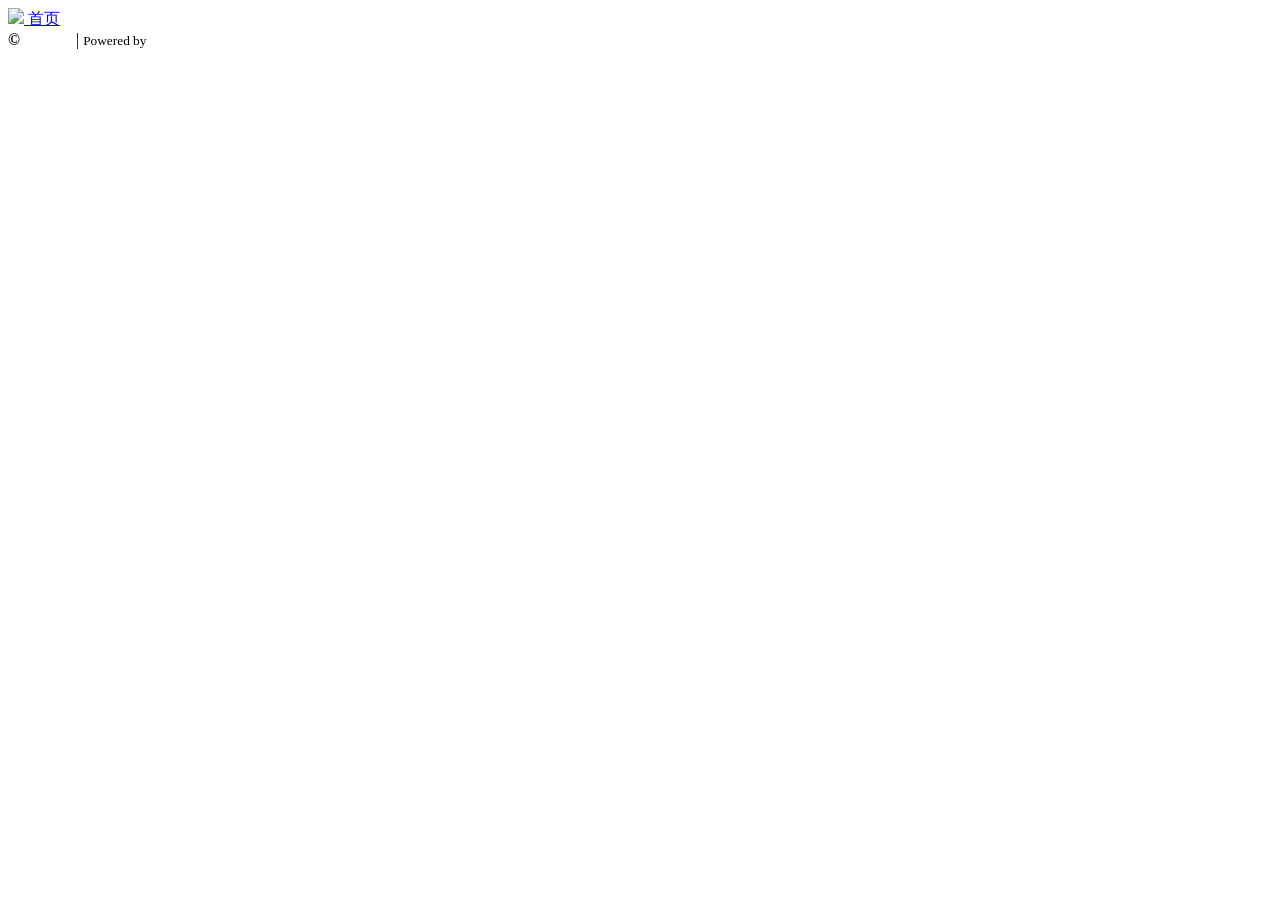
==== commit fd0eb0bd: "前端改为哪吒监控 v0 默认主题：页面结构与样式取自 nezhahq/nezha v0-final，数据由 nezha-adapter.js 从 json/stats.json、json/ping24" ====
--- a/server/web/index.html
+++ b/server/web/index.html
@@ -1,1634 +1,702 @@
+
+
 <!DOCTYPE html>
-<html lang="zh-CN" class="dark">
+<html lang="zh-CN">
+
 <head>
-    <meta charset="UTF-8">
+    <title>云监控</title>
+    <meta charset="utf-8">
+    <meta http-equiv="X-UA-Compatible" content="ie=edge">
+    <meta content="telephone=no" name="format-detection">
     <meta name="viewport" content="width=device-width, initial-scale=1.0">
-    <title>云监控</title>
-    <link rel="icon" href="favicon.ico">
-    <link rel="stylesheet" href="css/app.css">
+    <meta name="apple-mobile-web-app-capable" content="yes" />
+    <meta name="mobile-web-app-capable" content="yes" />
+    <meta name="theme-color" content="#000000" />
+    <link rel="manifest" href="/static/manifest-zh-CN.json?v20240905" />
+    <link rel="apple-touch-startup-image" href="/static/logo.svg" />
+    <link rel="shortcut icon" type="image/png" href="/static/logo.svg">
+    <link rel="stylesheet" href="https://unpkg.com/semantic-ui@2.4.0/dist/semantic.min.css">
+    <link rel="stylesheet" href="https://unpkg.com/font-logos@0.17.0/assets/font-logos.css">
+    <link rel="stylesheet" href="https://unpkg.com/bootstrap-icons@1.11.3/font/bootstrap-icons.min.css">
+    <link rel="stylesheet" href="https://unpkg.com/flag-icons@7.2.3/css/flag-icons.min.css">
+    <link rel="stylesheet" type="text/css" href="/static/semantic-ui-alerts.min.css">
+    <link rel="stylesheet" type="text/css" href="/static/theme-default/css/main.css?v20240816">
+    <link rel="stylesheet" type="text/css" href="/static/darkmode.css?v20240816">
+    <script src="https://unpkg.com/jquery@3.7.1/dist/jquery.min.js"></script>
+    <script src="https://unpkg.com/semantic-ui@2.4.0/dist/semantic.min.js"></script>
+    <script src="https://unpkg.com/vue@2.6.14/dist/vue.min.js"></script>
+    <script src="https://unpkg.com/echarts@5.5.0/dist/echarts.min.js"></script>
+    <script src="/static/semantic-ui-alerts.min.js"></script>
+    <script src="/static/theme-default/js/mixin.js?v20240911"></script>
+    <script src="/static/nezha-adapter.js"></script>
     <script>
-        // 主题在渲染前确定，避免浅色用户看到深色闪烁
-        if (localStorage.getItem('ss_theme') === 'light') document.documentElement.classList.remove('dark');
+        document.documentElement.setAttribute('nz-theme', window.matchMedia('(prefers-color-scheme: dark)').matches ? 'dark' : 'light');
     </script>
-    <style>
-        :root {
-            --bg-canvas: #F4F6FA;
-            --bg-surface: #FFFFFF;
-            --bg-surface-hover: #F1F5F9;
-            --bg-drawer: #F8FAFC;
-            --bg-glass: rgba(255, 255, 255, 0.85);
-            --border-hairline: #E2E8F0;
-            --text-primary: #0F172A;
-            --text-secondary: #475569;
-            --text-muted: #94A3B8;
-            --pill-track: #F1F5F9;
-            --pill-thumb: #FFFFFF;
-            --capsule-track: #E2E8F0;
-        }
-        html.dark {
-            --bg-canvas: #090A0F;
-            --bg-surface: #11131A;
-            --bg-surface-hover: #171A24;
-            --bg-drawer: #161922;
-            --bg-glass: rgba(17, 19, 26, 0.82);
-            --border-hairline: rgba(255, 255, 255, 0.07);
-            --text-primary: #F8FAFC;
-            --text-secondary: #94A3B8;
-            --text-muted: #64748B;
-            --pill-track: #0D0F16;
-            --pill-thumb: #1E2230;
-            --capsule-track: rgba(255, 255, 255, 0.07);
-        }
-        * {
-            -webkit-font-smoothing: antialiased;
-            -moz-osx-font-smoothing: grayscale;
-            box-sizing: border-box;
-        }
-        body {
-            background-color: var(--bg-canvas);
-            color: var(--text-primary);
-            transition: background-color 250ms ease, color 250ms ease;
-        }
-        .surface-card {
-            background-color: var(--bg-surface);
-            border: 1px solid var(--border-hairline);
-            transition: background-color 250ms ease, border-color 250ms ease, box-shadow 250ms ease;
-        }
-        .glass-header {
-            background-color: var(--bg-glass);
-            backdrop-filter: blur(16px);
-            -webkit-backdrop-filter: blur(16px);
-            border-bottom: 1px solid var(--border-hairline);
-            transition: background-color 250ms ease, border-color 250ms ease;
-        }
-        .tabular-nums {
-            font-variant-numeric: tabular-nums;
-            font-feature-settings: "tnum" 1;
-        }
-        /* 0fr -> 1fr Hardware-Accelerated Accordion Drawer */
-        .drawer-grid {
-            display: grid;
-            grid-template-rows: 0fr;
-            opacity: 0;
-            transition: grid-template-rows 380ms cubic-bezier(0.16, 1, 0.3, 1), opacity 280ms ease;
-            will-change: grid-template-rows, opacity;
-        }
-        .drawer-grid.is-open {
-            grid-template-rows: 1fr;
-            opacity: 1;
-        }
-        .drawer-inner {
-            overflow: hidden;
-            min-height: 0;
-        }
-        /* Sliding Pill Segmented Control */
-        .seg-track {
-            position: relative;
-            background-color: var(--pill-track);
-            border: 1px solid var(--border-hairline);
-            border-radius: 0.5rem;
-            padding: 2px;
-            display: inline-flex;
-            align-items: center;
-        }
-        .seg-thumb {
-            position: absolute;
-            top: 2px;
-            bottom: 2px;
-            left: 0;
-            background-color: var(--pill-thumb);
-            border-radius: 0.375rem;
-            box-shadow: 0 1px 3px rgba(0, 0, 0, 0.18);
-            transition: transform 300ms cubic-bezier(0.22, 1, 0.36, 1), width 300ms cubic-bezier(0.22, 1, 0.36, 1), background-color 250ms ease;
-            will-change: transform, width;
-            pointer-events: none;
-            z-index: 0;
-        }
-        .seg-btn {
-            position: relative;
-            z-index: 1;
-            transition: color 180ms ease;
-        }
-        /* 18px Classic ServerStatus Capsule Progress Bar */
-        .ss-capsule {
-            position: relative;
-            height: 18px;
-            border-radius: 5px;
-            background-color: var(--capsule-track);
-            overflow: hidden;
-            user-select: none;
-        }
-        .ss-capsule-fill {
-            height: 100%;
-            border-radius: 4px;
-            transition: background-color 300ms ease;
-            will-change: width;
-        }
-        .ss-capsule-text {
-            position: absolute;
-            inset: 0;
-            display: flex;
-            align-items: center;
-            justify-content: center;
-            font-size: 11px;
-            font-weight: 600;
-            line-height: 1;
-            letter-spacing: -0.01em;
-            color: #FFFFFF;
-            text-shadow: 0 1px 2px rgba(0, 0, 0, 0.65);
-            pointer-events: none;
-        }
-        html:not(.dark) .ss-capsule-text {
-            color: #0F172A;
-            text-shadow: 0 1px 1px rgba(255, 255, 255, 0.75);
-        }
-        /* Live Beacon Animation */
-        @keyframes beaconPulse {
-            0%, 100% { transform: scale(1); opacity: 1; }
-            50% { transform: scale(1.85); opacity: 0; }
-        }
-        .beacon-ring {
-            animation: beaconPulse 2s cubic-bezier(0, 0, 0.2, 1) infinite;
-        }
-        /* Sortable Header Hover */
-        th.sortable {
-            cursor: pointer;
-            user-select: none;
-            transition: color 150ms ease, background-color 150ms ease;
-        }
-        th.sortable:hover {
-            color: var(--text-primary);
-            background-color: rgba(148, 163, 184, 0.08);
-        }
-        /* Custom Slim Scrollbar */
-        ::-webkit-scrollbar { width: 6px; height: 6px; }
-        ::-webkit-scrollbar-track { background: transparent; }
-        ::-webkit-scrollbar-thumb { background: rgba(148, 163, 184, 0.25); border-radius: 9999px; }
-        ::-webkit-scrollbar-thumb:hover { background: rgba(148, 163, 184, 0.45); }
-    </style>
 </head>
-<body class="font-sans min-h-screen flex flex-col selection:bg-emerald-500/20 selection:text-emerald-400">
-
-    <!-- Top Floating Glass Header -->
-    <header class="sticky top-0 z-30 glass-header">
-        <div class="max-w-[1520px] mx-auto px-3 sm:px-5 h-14 flex items-center justify-between gap-3">
-            
-            <!-- Left: Brand Logo + Live Pulsing Beacon + Data Mode Badge -->
-            <div class="flex items-center gap-2.5 shrink-0">
-                <div class="flex items-center gap-2">
-                    <div class="w-8 h-8 rounded-lg bg-emerald-500/15 border border-emerald-500/30 flex items-center justify-center text-emerald-400 shadow-inner">
-                        <svg class="w-4 h-4" viewBox="0 0 24 24" fill="none" stroke="currentColor" stroke-width="2.2" stroke-linecap="round" stroke-linejoin="round">
-                            <rect x="2" y="2" width="20" height="8" rx="2" ry="2"></rect>
-                            <rect x="2" y="14" width="20" height="8" rx="2" ry="2"></rect>
-                            <line x1="6" y1="6" x2="6.01" y2="6"></line>
-                            <line x1="6" y1="18" x2="6.01" y2="18"></line>
-                        </svg>
-                    </div>
-                    <div>
-                        <div class="flex items-center gap-1.5">
-                            <span id="brandTitle" class="font-bold tracking-tight text-sm sm:text-base">云监控</span>
-                        </div>
-                    </div>
-                </div>
-
-                <!-- Pause / Resume Stream Button -->
-                <button id="streamToggleBtn" onclick="toggleStreamPause()" title="点击暂停或恢复实时数据流" class="flex items-center gap-1.5 px-2.5 py-1 rounded-full text-[11px] font-mono tabular-nums border border-emerald-500/25 bg-emerald-500/10 text-emerald-600 dark:text-emerald-400 hover:bg-emerald-500/20 transition cursor-pointer">
-                    <span class="relative flex h-2 w-2">
-                        <span id="streamBeaconRing" class="beacon-ring absolute inline-flex h-full w-full rounded-full bg-emerald-400 opacity-75"></span>
-                        <span id="streamBeaconDot" class="relative inline-flex rounded-full h-2 w-2 bg-emerald-500"></span>
-                    </span>
-                    <span id="streamStatusLabel">连接中…</span>
-                </button>
-            </div>
-
-            <!-- Center: 4-Pill Global Telemetry Strip -->
-            <div class="hidden xl:flex items-center gap-2 text-xs font-mono tabular-nums">
-                <!-- Pill 1: Online Ratio + IPv6 Count -->
-                <div class="flex items-center gap-2 px-3 py-1 rounded-lg surface-card">
-                    <span class="text-[11px] font-sans text-slate-400">在线节点</span>
-                    <span id="sumOnlineCount" class="font-semibold text-emerald-500">- / -</span>
-                    <span class="text-slate-300 dark:text-slate-700">|</span>
-                    <span id="sumIpv6Count" class="text-[11px] text-sky-500">0 IPv6</span>
-                </div>
-                <!-- Pill 2: Global Live RX -->
-                <div class="flex items-center gap-2 px-3 py-1 rounded-lg surface-card">
-                    <span class="text-[11px] font-sans text-slate-400">∑ 实时下行</span>
-                    <span class="text-sky-500 font-semibold">↓ <span id="sumTotalRx">0.0 MB/s</span></span>
-                </div>
-                <!-- Pill 3: Global Live TX -->
-                <div class="flex items-center gap-2 px-3 py-1 rounded-lg surface-card">
-                    <span class="text-[11px] font-sans text-slate-400">∑ 实时上行</span>
-                    <span class="text-emerald-500 font-semibold">↑ <span id="sumTotalTx">0.0 MB/s</span></span>
-                </div>
-                <!-- Pill 4: Monthly Total Traffic + Timestamp -->
-                <div class="flex items-center gap-2 px-3 py-1 rounded-lg surface-card">
-                    <span class="text-[11px] font-sans text-slate-400">本月总流量</span>
-                    <span id="sumTotalTraffic" class="font-semibold">0 MiB</span>
-                    <span class="text-slate-300 dark:text-slate-700">·</span>
-                    <span id="sumUpdatedClock" class="text-[11px] text-slate-400">--:--:--</span>
+
+<body>
+    
+
+
+<div id="app">
+<div class="ui large top fixed menu nb-menu" style="z-index:9999999;">
+    <div class="ui container">
+        <a class="item" href="/">
+            <img src="/static/logo.svg?v20210804">
+        </a>
+        <a class='item' href="/"><i class="home icon"></i>首页</a>
+        <template v-if="isMobile"> 
+            <div class="item ui dropdown" :class="{ simple: !isMobile }">
+                <div class="text"><i class="bi bi-gear-wide-connected icon" style="margin-right:3px;"></i>功能<i class="dropdown icon" style="margin-right:0px;"></i></div>
+                <div class="menu">
+                    <a href="/network" class="item"><i class="bi bi-hdd-network icon"></i>网络</a>
                 </div>
             </div>
-
-            <!-- Right: Compact Action Controls -->
-            <div class="flex items-center gap-1.5 sm:gap-2">
-                <!-- Progress Bar Label Segmented Control (% vs GiB) -->
-                <div id="segBarMode" class="seg-track hidden md:inline-flex" title="切换进度条内部文字：百分比 (%) 或 精确容量 (GiB)">
-                    <div class="seg-thumb" id="thumbBarMode"></div>
-                    <button type="button" data-val="pct" onclick="setBarLabelMode('pct')" class="seg-btn px-2 py-1 text-[11px] font-mono font-medium">% 百分比</button>
-                    <button type="button" data-val="cap" onclick="setBarLabelMode('cap')" class="seg-btn px-2 py-1 text-[11px] font-mono font-medium">GiB 容量</button>
+        </template>
+        <template v-else>
+            <a href="/network" class="item"><i class="bi bi-hdd-network icon"></i>网络</a>
+        </template>
+    </div>
+</div>
+
+<div class="nb-container">
+    <div class="ui container">
+        <template v-if="groups">
+            <div class="ui styled fluid accordion" v-for="group in groups">
+                <div class="active title">
+                    <i class="dropdown icon"></i>
+                    @#(group.Tag!==''?group.Tag:'默认')#@
                 </div>
-
-                <!-- Speed Unit Segmented Control (B/s vs bps) -->
-                <div id="segSpeedUnit" class="seg-track hidden sm:inline-flex" title="切换实时速率单位：字节 (MB/s) 或 比特 (Mbps)">
-                    <div class="seg-thumb" id="thumbSpeedUnit"></div>
-                    <button type="button" data-val="byte" onclick="setSpeedUnit('byte')" class="seg-btn px-2 py-1 text-[11px] font-mono font-medium">B/s</button>
-                    <button type="button" data-val="bit" onclick="setSpeedUnit('bit')" class="seg-btn px-2 py-1 text-[11px] font-mono font-medium">bps</button>
-                </div>
-
-                <!-- View Switcher Segmented Control (Table vs Hotaru Cards) -->
-                <div id="segViewMode" class="seg-track">
-                    <div class="seg-thumb" id="thumbViewMode"></div>
-                    <button type="button" data-val="table" onclick="setViewMode('table')" class="seg-btn flex items-center gap-1 px-2.5 py-1 text-xs font-medium">
-                        <svg class="w-3.5 h-3.5" viewBox="0 0 24 24" fill="none" stroke="currentColor" stroke-width="2"><line x1="3" y1="6" x2="21" y2="6"/><line x1="3" y1="12" x2="21" y2="12"/><line x1="3" y1="18" x2="21" y2="18"/></svg>
-                        <span class="hidden sm:inline">表格</span>
-                    </button>
-                    <button type="button" data-val="cards" onclick="setViewMode('cards')" class="seg-btn flex items-center gap-1 px-2.5 py-1 text-xs font-medium">
-                        <svg class="w-3.5 h-3.5" viewBox="0 0 24 24" fill="none" stroke="currentColor" stroke-width="2"><rect x="3" y="3" width="7" height="7" rx="1"/><rect x="14" y="3" width="7" height="7" rx="1"/><rect x="14" y="14" width="7" height="7" rx="1"/><rect x="3" y="14" width="7" height="7" rx="1"/></svg>
-                        <span class="hidden sm:inline">Hotaru</span>
-                    </button>
-                </div>
-
-                <!-- Theme Polarity Toggle -->
-                <button onclick="toggleTheme()" class="p-1.5 rounded-lg surface-card hover:border-slate-400 dark:hover:border-slate-600 transition cursor-pointer" title="切换深色 / 浅色模式">
-                    <svg class="w-4 h-4 hidden dark:block text-amber-400" viewBox="0 0 24 24" fill="none" stroke="currentColor" stroke-width="2"><circle cx="12" cy="12" r="5"/><path d="M12 1v2M12 21v2M4.22 4.22l1.42 1.42M18.36 18.36l1.42 1.42M1 12h2M21 12h2M4.22 19.78l1.42-1.42M18.36 5.64l1.42-1.42"/></svg>
-                    <svg class="w-4 h-4 block dark:hidden text-slate-700" viewBox="0 0 24 24" fill="none" stroke="currentColor" stroke-width="2"><path d="M21 12.79A9 9 0 1 1 11.21 3 7 7 0 0 0 21 12.79z"/></svg>
-                </button>
-            </div>
-        </div>
-    </header>
-
-    <!-- Main Content Container -->
-    <main class="flex-1 max-w-[1520px] w-full mx-auto px-3 sm:px-5 py-4 space-y-3.5">
-
-        <!-- Control Toolbar: Sliding Region Tabs + Instant Search + Mobile Telemetry -->
-        <div class="flex flex-wrap items-center justify-between gap-2.5">
-            <!-- Region Filter Segmented Control with Sliding Pill -->
-            <div class="overflow-x-auto max-w-full pb-0.5 sm:pb-0">
-                <div id="segRegion" class="seg-track">
-                    <div class="seg-thumb" id="thumbRegion"></div>
-                    <button type="button" data-val="ALL" onclick="setRegionFilter('ALL')" class="seg-btn px-3 py-1 text-xs font-medium whitespace-nowrap">全部 <span id="cnt-ALL" class="font-mono text-[10px] opacity-75 ml-0.5">0</span></button>
-                    <button type="button" data-val="亚太" onclick="setRegionFilter('亚太')" class="seg-btn px-3 py-1 text-xs font-medium whitespace-nowrap hidden">亚太 <span id="cnt-亚太" class="font-mono text-[10px] opacity-75 ml-0.5">0</span></button>
-                    <button type="button" data-val="北美" onclick="setRegionFilter('北美')" class="seg-btn px-3 py-1 text-xs font-medium whitespace-nowrap hidden">北美 <span id="cnt-北美" class="font-mono text-[10px] opacity-75 ml-0.5">0</span></button>
-                    <button type="button" data-val="欧洲" onclick="setRegionFilter('欧洲')" class="seg-btn px-3 py-1 text-xs font-medium whitespace-nowrap hidden">欧洲 <span id="cnt-欧洲" class="font-mono text-[10px] opacity-75 ml-0.5">0</span></button>
-                    <button type="button" data-val="其他" onclick="setRegionFilter('其他')" class="seg-btn px-3 py-1 text-xs font-medium whitespace-nowrap hidden">其他 <span id="cnt-其他" class="font-mono text-[10px] opacity-75 ml-0.5">0</span></button>
-                    <button type="button" data-val="ALERT" onclick="setRegionFilter('ALERT')" class="seg-btn px-3 py-1 text-xs font-medium whitespace-nowrap text-amber-500">异常/告警 <span id="cnt-ALERT" class="font-mono text-[10px] opacity-75 ml-0.5">0</span></button>
-                </div>
-            </div>
-
-            <!-- Right Search Input & Mobile Summary Strip -->
-            <div class="flex items-center gap-2.5 ml-auto">
-                <div class="flex xl:hidden items-center gap-2 text-[11px] font-mono tabular-nums px-2.5 py-1 rounded-lg surface-card">
-                    <span id="mobOnline" class="text-emerald-500 font-semibold">-/-</span>
-                    <span class="text-sky-500">↓<span id="mobRx">0.0M</span></span>
-                    <span class="text-emerald-500">↑<span id="mobTx">0.0M</span></span>
-                </div>
-
-                <div class="relative w-48 sm:w-64">
-                    <svg class="w-3.5 h-3.5 text-slate-400 absolute left-2.5 top-1/2 -translate-y-1/2 pointer-events-none" viewBox="0 0 24 24" fill="none" stroke="currentColor" stroke-width="2"><circle cx="11" cy="11" r="8"/><line x1="21" y1="21" x2="16.65" y2="16.65"/></svg>
-                    <input
-                        id="searchInput"
-                        type="text"
-                        oninput="handleSearchInput(this.value)"
-                        placeholder="搜索节点 / 地区 / 虚拟化 / 系统..."
-                        class="w-full pl-8 pr-12 py-1.5 text-xs rounded-lg surface-card focus:outline-none focus:border-emerald-500/60 placeholder-slate-400 dark:placeholder-slate-500"
-                    />
-                    <kbd id="searchKbdHint" class=" absolute right-2 top-1/2 -translate-y-1/2 text-[10px] font-mono px-1.5 py-0.5 rounded bg-slate-200/70 dark:bg-slate-800 text-slate-400 pointer-events-none">/</kbd>
-                </div>
-            </div>
-        </div>
-
-        <!-- View 1: 12-Column Classic ServerStatus High-Density Table -->
-        <div id="tableViewWrapper" class="surface-card rounded-xl shadow-xs overflow-hidden">
-            <div class="overflow-x-auto">
-                <table class="w-full text-left border-collapse">
-                    <thead>
-                        <tr class="border-b border-slate-200/80 dark:border-white/[0.07] bg-slate-100/60 dark:bg-white/[0.02] text-[11px] font-semibold text-slate-500 dark:text-slate-400 tracking-wider whitespace-nowrap">
-                            <th class="py-2.5 pl-3.5 pr-2 w-[72px]">状态</th>
-                            <th class="py-2.5 px-2.5 min-w-[165px]">节点名称</th>
-                            <th class="py-2.5 px-2 w-[78px]">虚拟化</th>
-                            <th class="py-2.5 px-2 w-[60px]">位置</th>
-                            <th onclick="cycleSort('uptimeSec')" class="sortable py-2.5 px-2 w-[82px] text-right" title="点击按在线时间排序">
-                                <span class="inline-flex items-center justify-end gap-1">在线时间<span id="sort-uptimeSec" class="text-[10px] opacity-40">↕</span></span>
-                            </th>
-                            <th onclick="cycleSort('load1')" class="sortable py-2.5 px-2 w-[68px] text-right" title="点击按系统 1 分钟负载排序">
-                                <span class="inline-flex items-center justify-end gap-1">负载<span id="sort-load1" class="text-[10px] opacity-40">↕</span></span>
-                            </th>
-                            <th onclick="cycleSort('speed')" class="sortable py-2.5 px-2.5 w-[138px] text-right" title="点击按实时总网速排序">
-                                <span class="inline-flex items-center justify-end gap-1">实时网速 ↓/↑<span id="sort-speed" class="text-[10px] opacity-40">↕</span></span>
-                            </th>
-                            <th onclick="cycleSort('traffic')" class="sortable py-2.5 px-2.5 w-[124px] text-right hidden lg:table-cell" title="点击按本月流量排序（悬停数值查看累计）">
-                                <span class="inline-flex items-center justify-end gap-1">月流量 ↓/↑<span id="sort-traffic" class="text-[10px] opacity-40">↕</span></span>
-                            </th>
-                            <th onclick="cycleSort('ping')" class="sortable py-2.5 px-2.5 w-[128px] text-center hidden xl:table-cell" title="点击按三网平均延迟排序 (电信 CT / 联通 CU / 移动 CM)">
-                                <span class="inline-flex items-center justify-center gap-1">三网 CT/CU/CM<span id="sort-ping" class="text-[10px] opacity-40">↕</span></span>
-                            </th>
-                            <th onclick="cycleSort('cpu')" class="sortable py-2.5 px-2 w-[108px] text-center" title="点击按 CPU 占用率排序">
-                                <span class="inline-flex items-center justify-center gap-1">CPU<span id="sort-cpu" class="text-[10px] opacity-40">↕</span></span>
-                            </th>
-                            <th onclick="cycleSort('mem')" class="sortable py-2.5 px-2 w-[122px] text-center" title="点击按内存占用率排序 (底部 2px 细条为 Swap)">
-                                <span class="inline-flex items-center justify-center gap-1">内存 <span class="text-[9px] font-normal opacity-60">+Swap</span><span id="sort-mem" class="text-[10px] opacity-40">↕</span></span>
-                            </th>
-                            <th onclick="cycleSort('hdd')" class="sortable py-2.5 pl-2 pr-3.5 w-[114px] text-center hidden md:table-cell" title="点击按硬盘占用率排序">
-                                <span class="inline-flex items-center justify-center gap-1">硬盘<span id="sort-hdd" class="text-[10px] opacity-40">↕</span></span>
-                            </th>
-                        </tr>
-                    </thead>
-                    <tbody id="serverTableBody" class="divide-y divide-slate-200/60 dark:divide-white/[0.05] text-xs font-mono tabular-nums">
-                        <!-- Keyed Incremental DOM rows mounted ONCE here -->
-                    </tbody>
-                </table>
-            </div>
-        </div>
-
-        <!-- View 2: Hotaru Card Grid View -->
-        <div id="cardViewWrapper" class="hidden grid grid-cols-1 md:grid-cols-2 xl:grid-cols-3 gap-3.5 items-start">
-            <!-- Keyed Incremental Hotaru cards mounted ONCE here -->
-        </div>
-
-        <!-- Empty Filter State -->
-        <div id="emptyFilterState" class="hidden surface-card rounded-xl p-10 text-center space-y-2.5">
-            <p id="emptyFilterText" class="text-xs text-slate-400">正在加载节点数据…</p>
-            <button id="emptyFilterBtn" onclick="resetAllFilters()" class="px-3 py-1.5 rounded-lg text-xs font-medium bg-emerald-500 text-white hover:bg-emerald-600 transition cursor-pointer">重置所有筛选条件</button>
-        </div>
-
-    </main>
-
-    <!-- Minimalist Footer -->
-    <footer class="mt-auto border-t border-slate-200/70 dark:border-white/[0.06] py-3.5">
-        <div class="max-w-[1520px] mx-auto px-3 sm:px-5 flex flex-col sm:flex-row items-center justify-between gap-2 text-[11px] font-mono text-slate-400">
-            <div class="flex items-center gap-2">
-                <span>版本 <span id="footerVersion" class="text-slate-600 dark:text-slate-300">-</span></span>
-            </div>
-            <div class="flex items-center gap-3 font-sans">
-                <span>点击表头可升降序排列 · 点击任意节点展开 <code class="font-mono text-emerald-500">t/u/p/d</code> 与三网 24 小时延迟曲线</span>
-            </div>
-        </div>
-    </footer>
-
-    <script>
-        /* ==========================================================================
-           1. 常量与状态
-           ========================================================================== */
-        const POLL_MS = 3000;           // 拉取 json/stats.json 的间隔，与客户端默认上报间隔一致
-        const NET_POINTS = 40;          // 实时吞吐曲线保留最近 40 次（约 2 分钟）
-        const REGION_GROUPS = {
-            '亚太': ['HK', 'MO', 'TW', 'CN', 'JP', 'KR', 'SG', 'MY', 'TH', 'VN', 'PH', 'ID', 'IN', 'AU', 'NZ', 'KH', 'BD', 'PK', 'MN'],
-            '北美': ['US', 'CA', 'MX'],
-            '欧洲': ['DE', 'GB', 'NL', 'FR', 'RU', 'FI', 'SE', 'CH', 'IT', 'ES', 'PL', 'NO', 'DK', 'IE', 'AT', 'BE', 'CZ', 'RO', 'BG', 'UA', 'LU', 'PT', 'HU', 'LT', 'LV', 'EE', 'IS', 'MD', 'RS', 'GR']
-        };
-
-        const domRefs = new Map();      // id -> 缓存的 DOM 引用
-        const nodeStates = new Map();   // id -> { raw, current（插值中）, target, history }
-        let serverOrder = [];           // 主控返回的节点顺序
-
-        const prefs = {
-            theme: localStorage.getItem('ss_theme') || 'dark',
-            viewMode: localStorage.getItem('ss_viewMode') === 'cards' ? 'cards' : 'table',
-            barMode: localStorage.getItem('ss_barMode') === 'cap' ? 'cap' : 'pct',
-            speedUnit: localStorage.getItem('ss_speedUnit') === 'bit' ? 'bit' : 'byte'
-        };
-
-        let regionFilter = 'ALL';
-        let searchQuery = '';
-        let sortField = null;           // null | 'uptimeSec' | 'load1' | 'speed' | 'traffic' | 'ping' | 'cpu' | 'mem' | 'hdd'
-        let sortDir = 'desc';
-        let expandedId = null;
-        let chartTab = 'ping';          // 'ping' 三网 24 小时延迟 | 'net' 实时吞吐
-        let isStreamPaused = false;
-        let pollTimer = null;
-        let fetching = false;
-        let loaded = false;
-        let pageVersion = '';
-        let lastFrameTime = performance.now();
-        let canvasHoverX = null;
-
-        const p24 = { at: 0, data: null };  // json/ping24h.json，每分钟拉取一次
-
-        const globalPhysics = {
-            curRx: 0, tgtRx: 0,
-            curTx: 0, tgtTx: 0,
-            curTraffic: 0, tgtTraffic: 0
-        };
-
-        /* ==========================================================================
-           2. 格式化与工具函数
-           ========================================================================== */
-        let regionDisplay = null;
-        try { regionDisplay = new Intl.DisplayNames(['zh-CN'], { type: 'region' }); } catch (e) {}
-
-        function regionName(cc) {
-            if (!/^[A-Z]{2}$/.test(cc)) return '未知';
-            try { return regionDisplay ? regionDisplay.of(cc) : cc; } catch (e) { return cc; }
-        }
-
-        function regionGroupOf(cc) {
-            for (const g in REGION_GROUPS) if (REGION_GROUPS[g].includes(cc)) return g;
-            return '其他';
-        }
-
-        function esc(v) {
-            return String(v == null ? '' : v).replace(/[&<>"']/g, c => ({ '&': '&amp;', '<': '&lt;', '>': '&gt;', '"': '&quot;', "'": '&#39;' }[c]));
-        }
-
-        // cpu_info / custom 由服务端转义过，先还原为纯文本，插入页面时统一转义
-        function unesc(s) {
-            const t = document.createElement('textarea');
-            t.innerHTML = String(s || '');
-            return t.value;
-        }
-
-        // 只在值变化时写 DOM，动画循环每帧调用也不会引起多余的重排
-        function setText(el, v) { if (el._t !== v) { el._t = v; el.textContent = v; } }
-        function setHtml(el, v) { if (el._h !== v) { el._h = v; el.innerHTML = v; } }
-        function setStyle(el, k, v) { const key = '_s' + k; if (el[key] !== v) { el[key] = v; el.style[k] = v; } }
-
-        function isNodeOnline(raw) {
-            return Boolean(raw.online4 || raw.online6);
-        }
-
-        function isNodeAlert(raw) {
-            if (!isNodeOnline(raw)) return true;
-            const memPct = raw.memory_total > 0 ? (raw.memory_used / raw.memory_total) * 100 : 0;
-            return raw.cpu >= 85 || memPct >= 88 || raw.load_1 >= 2.0;
-        }
-
-        // 胶囊进度条颜色：<70% 绿，70-88% 黄，>=88% 红
-        function getCapsuleColor(pct, online = true) {
-            if (!online) return '#475569';
-            if (pct >= 88) return '#EF4444';
-            if (pct >= 70) return '#F59E0B';
-            return '#10B981';
-        }
-
-        function formatSpeed(bytesPerSec, compact = false, unit = prefs.speedUnit) {
-            if (!bytesPerSec || bytesPerSec < 1) {
-                return unit === 'bit' ? (compact ? '0K' : '0 Kbps') : (compact ? '0K' : '0 KB/s');
-            }
-            if (unit === 'bit') {
-                const bits = bytesPerSec * 8;
-                const gbps = bits / 1e9;
-                if (gbps >= 1) return compact ? `${gbps.toFixed(1)}G` : `${gbps.toFixed(2)} Gbps`;
-                const mbps = bits / 1e6;
-                if (mbps >= 1) return compact ? `${mbps.toFixed(1)}M` : `${mbps.toFixed(1)} Mbps`;
-                const kbps = bits / 1e3;
-                return compact ? `${kbps.toFixed(0)}K` : `${kbps.toFixed(0)} Kbps`;
-            }
-            const mb = bytesPerSec / 1048576;
-            if (mb >= 1) return compact ? `${mb.toFixed(1)}M` : `${mb.toFixed(1)} MB/s`;
-            const kb = bytesPerSec / 1024;
-            return compact ? `${kb.toFixed(0)}K` : `${kb.toFixed(0)} KB/s`;
-        }
-
-        function formatTraffic(bytes, detailed = false) {
-            if (!bytes || bytes <= 0) return detailed ? '0 MiB' : '0M';
-            const tib = bytes / (1024 ** 4);
-            if (tib >= 1) return detailed ? `${tib.toFixed(2)} TiB` : `${tib.toFixed(2)}T`;
-            const gib = bytes / (1024 ** 3);
-            if (gib >= 1) return detailed ? `${gib.toFixed(1)} GiB` : `${gib < 10 ? gib.toFixed(1) : gib.toFixed(0)}G`;
-            const mib = bytes / (1024 ** 2);
-            return detailed ? `${mib.toFixed(0)} MiB` : `${mib.toFixed(0)}M`;
-        }
-
-        function formatGiBFromKiB(usedKiB, totalKiB) {
-            const u = (usedKiB / 1048576).toFixed(1);
-            const t = (totalKiB / 1048576).toFixed(1).replace(/\.0$/, '');
-            return `${u}/${t}G`;
-        }
-
-        function formatGiBFromMiB(usedMiB, totalMiB) {
-            const u = (usedMiB / 1024).toFixed(0);
-            const t = (totalMiB / 1024).toFixed(0);
-            return `${u}/${t}G`;
-        }
-
-        function formatTime(ts) {
-            if (!ts) return '-';
-            const t = new Date(ts * 1000), p = n => ('0' + n).slice(-2);
-            return `${t.getFullYear()}-${p(t.getMonth() + 1)}-${p(t.getDate())} ${p(t.getHours())}:${p(t.getMinutes())}:${p(t.getSeconds())}`;
-        }
-
-        function fmtHM(ts) {
-            const t = new Date(ts * 1000);
-            return ('0' + t.getHours()).slice(-2) + ':' + ('0' + t.getMinutes()).slice(-2);
-        }
-
-        function fmtLoss(loss) {
-            return (loss > 0 && loss < 10 ? loss.toFixed(1) : Math.round(loss)) + '%';
-        }
-
-        // 国旗图片（flagcdn），加载失败时回退为国家代码
-        function getFlagHtml(code) {
-            const text = `<span class="inline-flex items-center justify-center w-6 h-4 text-[10px] font-mono font-bold rounded border bg-slate-500/15 text-slate-400 border-slate-500/30 shrink-0">${/^[A-Z]{2}$/.test(code) ? code : '--'}</span>`;
-            if (!/^[A-Z]{2}$/.test(code)) return text;
-            const cc = code.toLowerCase();
-            return `<img src="https://flagcdn.com/24x18/${cc}.png" srcset="https://flagcdn.com/48x36/${cc}.png 2x" width="24" height="18" alt="${code}" loading="lazy" class="inline-block rounded-[3px] shrink-0 ring-1 ring-black/10 dark:ring-white/10" onerror="this.outerHTML='${text.replace(/"/g, '&quot;')}'">`;
-        }
-
-        /* ==========================================================================
-           3. 数据接入：json/stats.json -> 节点状态
-           ========================================================================== */
-        function normalizeServer(it, idx, now) {
-            const sys = unesc(it.custom).replace(/^系统:\s*/, '');
-            const online = Boolean(it.online4 || it.online6);
-            const location = String(it.location || '').toUpperCase();
-            return {
-                id: String(it.id || it.name || idx),
-                weight: idx,
-                name: String(it.name || it.id || '-'),
-                type: String(it.type || '-').toUpperCase(),
-                location,
-                regionGroup: regionGroupOf(location),
-                locationLabel: regionName(location),
-                sys: sys || '-',
-                os: sys.split(' (')[0] || 'Linux',
-                cpuInfo: unesc(it.cpu_info) || '-',
-                online4: Boolean(it.online4),
-                online6: Boolean(it.online6),
-                uptime: online ? (it.uptime || '-') : '离线',
-                uptimeSec: online && it.boot_time ? now - it.boot_time : -1,
-                boot_time: it.boot_time || 0,
-                load_1: Number(it.load_1) || 0,
-                cpu: Number(it.cpu) || 0,
-                network_rx: it.network_rx || 0,
-                network_tx: it.network_tx || 0,
-                network_in: it.network_in || 0,
-                network_out: it.network_out || 0,
-                monthIn: Math.max(0, (it.network_in || 0) - (it.last_network_in || 0)),
-                monthOut: Math.max(0, (it.network_out || 0) - (it.last_network_out || 0)),
-                memory_total: it.memory_total || 0,   // KiB
-                memory_used: it.memory_used || 0,
-                swap_total: it.swap_total || 0,
-                swap_used: it.swap_used || 0,
-                hdd_total: it.hdd_total || 0,         // MiB
-                hdd_used: it.hdd_used || 0,
-                io_read: it.io_read || 0,
-                io_write: it.io_write || 0,
-                tcp: it.tcp_count || 0,
-                udp: it.udp_count || 0,
-                process: it.process_count || 0,
-                thread: it.thread_count || 0,
-                time_189: it.time_189 || 0,
-                time_10010: it.time_10010 || 0,
-                time_10086: it.time_10086 || 0,
-                ping_189: it.ping_189 || 0,
-                ping_10010: it.ping_10010 || 0,
-                ping_10086: it.ping_10086 || 0
-            };
-        }
-
-        function computeDerivedTarget(raw) {
-            const online = isNodeOnline(raw);
-            const memPct = (online && raw.memory_total > 0) ? (raw.memory_used / raw.memory_total) * 100 : 0;
-            const swapPct = (online && raw.swap_total > 0) ? (raw.swap_used / raw.swap_total) * 100 : 0;
-            const hddPct = raw.hdd_total > 0 ? (raw.hdd_used / raw.hdd_total) * 100 : 0;
-            return {
-                cpu: online ? raw.cpu : 0,
-                memUsed: online ? raw.memory_used : 0,
-                memPct,
-                swapUsed: online ? raw.swap_used : 0,
-                swapPct,
-                hddUsed: raw.hdd_used,
-                hddPct,
-                rx: online ? raw.network_rx : 0,
-                tx: online ? raw.network_tx : 0,
-                netIn: raw.monthIn,
-                netOut: raw.monthOut,
-                load1: online ? raw.load_1 : 0,
-                pingCT: online ? raw.time_189 : 0,
-                pingCU: online ? raw.time_10010 : 0,
-                pingCM: online ? raw.time_10086 : 0,
-                tcp: online ? raw.tcp : 0,
-                udp: online ? raw.udp : 0,
-                proc: online ? raw.process : 0,
-                thread: online ? raw.thread : 0
-            };
-        }
-
-        function initOrUpdateNodes(list, now) {
-            const seen = new Set();
-            const label = new Date(now * 1000).toTimeString().split(' ')[0];
-            serverOrder = [];
-
-            list.forEach((it, idx) => {
-                const raw = normalizeServer(it, idx, now);
-                const id = raw.id;
-                if (seen.has(id)) return;
-                seen.add(id);
-                serverOrder.push(id);
-                const tgt = computeDerivedTarget(raw);
-
-                let st = nodeStates.get(id);
-                if (!st) {
-                    st = { raw, current: { ...tgt }, target: tgt, history: { rx: [], tx: [], labels: [] } };
-                    nodeStates.set(id, st);
-                    mountNodeDomOnce(id);
-                } else {
-                    st.raw = raw;
-                    st.target = tgt;
-                }
-                const h = st.history;
-                h.rx.push(tgt.rx); h.tx.push(tgt.tx); h.labels.push(label);
-                if (h.rx.length > NET_POINTS) { h.rx.shift(); h.tx.shift(); h.labels.shift(); }
-                patchStaticNodeDom(id);
-            });
-
-            // 主控上已删除的节点，从页面移除
-            [...nodeStates.keys()].forEach(id => {
-                if (seen.has(id)) return;
-                const ref = domRefs.get(id);
-                if (ref) { ref.trMain.remove(); ref.trDetail.remove(); ref.cardEl.remove(); }
-                domRefs.delete(id);
-                nodeStates.delete(id);
-                if (expandedId === id) expandedId = null;
-            });
-
-            updateGlobalTargets(now);
-            updateRegionCounts();
-            applySortAndFilterOrder();
-        }
-
-        /* ==========================================================================
-           4. 增量 DOM：每个节点只挂载一次，之后原地更新
-           ========================================================================== */
-        function mountNodeDomOnce(id) {
-            const trMain = document.createElement('tr');
-            trMain.className = 'cursor-pointer transition-colors hover:bg-slate-200/40 dark:hover:bg-white/[0.03]';
-            trMain.onclick = () => toggleExpandNode(id);
-
-            trMain.innerHTML = `
-                <td class="py-2.5 pl-3.5 pr-2 whitespace-nowrap"><span data-ref="statusBadge"></span></td>
-                <td class="py-2.5 px-2.5 font-sans">
-                    <div class="flex items-center gap-2" data-ref="nameTooltip">
-                        <span class="font-semibold text-xs truncate max-w-[140px]" data-ref="nodeName"></span>
-                        <svg data-ref="chevron" class="w-3.5 h-3.5 text-slate-400 transition-transform duration-300 shrink-0" viewBox="0 0 24 24" fill="none" stroke="currentColor" stroke-width="2"><polyline points="6 9 12 15 18 9"/></svg>
-                    </div>
-                </td>
-                <td class="py-2.5 px-2 whitespace-nowrap">
-                    <span data-ref="virtBadge" class="px-1.5 py-0.5 rounded text-[10px] font-medium bg-slate-200/70 dark:bg-white/[0.06] text-slate-600 dark:text-slate-300"></span>
-                </td>
-                <td class="py-2.5 px-2 whitespace-nowrap" data-ref="locLabel"></td>
-                <td class="py-2.5 px-2 text-right whitespace-nowrap font-sans text-xs" data-ref="uptimeText"></td>
-                <td class="py-2.5 px-2 text-right whitespace-nowrap font-semibold" data-ref="load1Text">0.00</td>
-                <td class="py-2.5 px-2.5 text-right whitespace-nowrap text-[11px]">
-                    <span class="text-sky-500">↓<span data-ref="rxText">0K</span></span>
-                    <span class="text-slate-300 dark:text-slate-700 mx-0.5">/</span>
-                    <span class="text-emerald-500">↑<span data-ref="txText">0K</span></span>
-                </td>
-                <td class="py-2.5 px-2.5 text-right whitespace-nowrap text-[11px] text-slate-500 dark:text-slate-400 hidden lg:table-cell" data-ref="trafficCell">
-                    <span data-ref="netInText">0M</span> <span class="opacity-40">|</span> <span data-ref="netOutText">0M</span>
-                </td>
-                <td class="py-2.5 px-2.5 text-center whitespace-nowrap text-[11px] hidden xl:table-cell">
-                    <span class="inline-flex items-center gap-1 px-2 py-0.5 rounded-md bg-slate-100 dark:bg-white/[0.04] border border-slate-200/70 dark:border-white/[0.05]">
-                        <span class="text-[#3B82F6] font-medium" data-ref="pingCT">-</span>
-                        <span class="opacity-30">/</span>
-                        <span class="text-[#F59E0B] font-medium" data-ref="pingCU">-</span>
-                        <span class="opacity-30">/</span>
-                        <span class="text-[#10B981] font-medium" data-ref="pingCM">-</span>
-                    </span>
-                </td>
-                <td class="py-2.5 px-2">
-                    <div class="ss-capsule">
-                        <div data-ref="cpuBar" class="ss-capsule-fill" style="width:0%"></div>
-                        <span data-ref="cpuLabel" class="ss-capsule-text">0%</span>
-                    </div>
-                </td>
-                <td class="py-2.5 px-2">
-                    <div class="ss-capsule">
-                        <div data-ref="memBar" class="ss-capsule-fill" style="width:0%"></div>
-                        <span data-ref="memLabel" class="ss-capsule-text">0%</span>
-                        <div class="absolute bottom-0 left-0 right-0 h-[2px] bg-black/25">
-                            <div data-ref="swapBar" class="h-full bg-indigo-400" style="width:0%"></div>
-                        </div>
-                    </div>
-                </td>
-                <td class="py-2.5 pl-2 pr-3.5 hidden md:table-cell">
-                    <div class="ss-capsule">
-                        <div data-ref="hddBar" class="ss-capsule-fill" style="width:0%"></div>
-                        <span data-ref="hddLabel" class="ss-capsule-text">0%</span>
-                    </div>
-                </td>
-            `;
-
-            const trDetail = document.createElement('tr');
-            trDetail.style.backgroundColor = 'var(--bg-drawer)';
-            trDetail.innerHTML = `
-                <td colspan="12" class="p-0 border-b border-slate-200/60 dark:border-white/[0.05]">
-                    <div data-ref="drawerGrid" class="drawer-grid">
-                        <div class="drawer-inner">
-                            <div class="p-4 sm:p-5 grid grid-cols-1 lg:grid-cols-12 gap-4 font-sans">
-                                <!-- 左：系统信息、t/u/p/d、明细 -->
-                                <div class="lg:col-span-5 surface-card rounded-xl p-4 flex flex-col justify-between space-y-3.5">
-                                    <div class="space-y-2">
-                                        <div class="flex items-center justify-between gap-2">
-                                            <span class="px-2 py-0.5 rounded text-[11px] font-mono font-semibold bg-emerald-500/15 text-emerald-400 border border-emerald-500/25 truncate" data-ref="osBadge"></span>
-                                            <span class="text-[11px] font-mono text-slate-400 shrink-0">Load: <strong class="text-slate-700 dark:text-slate-200" data-ref="loadTriple">0.00</strong></span>
-                                        </div>
-                                        <p class="text-xs font-mono text-slate-600 dark:text-slate-300 truncate" data-ref="customSpec"></p>
+                <div class="active content">
+                    <div class="ui four stackable status cards">
+                        <div v-for="server in group.data" :id="server.ID" class="ui card">
+                            <div class="content" v-if="server.Host" style="margin-top: 10px; padding-bottom: 5px">
+                                <div class="header">
+                                    <i style="width: 22px;border-radius: 4px;" :class="'fi fi-' + server.Host.CountryCode"></i>                                    
+                                    <i v-if='isWindowsPlatform(server.Host.Platform)' class="windows icon"></i>
+                                    <i v-else-if='getFontLogoClass(server.Host.Platform) == "" && server.State.Uptime > 0' class="fl-tux"></i>
+                                    <i v-else :class="'fl-' + getFontLogoClass(server.Host.Platform)"></i>
+                                    @#server.Name + (server.live?'':'[已离线]')#@
+                                    <i @click="togglePopup($event, server.ID)" aria-expanded="false" class="nezha-secondary-font info circle icon"></i>
+                                    <div class="ui content popup" :class="{ 'visible': isActive(server.ID) }" style="margin-bottom: 0;">
+                                        <i class="closePopup window close icon" @click="closePopup(server.ID)"></i>
+                                        系统: @#server.Host.Platform#@-@#server.Host.PlatformVersion#@
+                                        [<span v-if="server.Host.Virtualization">@#server.Host.Virtualization#@:</span>@#server.Host.Arch#@]
+                                        <br />
+                                        CPU: @#server.Host.CPU#@
+                                        <br />
+                                        <template v-if="server.Host.GPU">
+                                            GPU: @#server.Host.GPU#@
+                                            <br />
+                                        </template>
+                                        硬盘:
+                                        @#formatByteSize(server.State.DiskUsed)#@/@#formatByteSize(server.Host.DiskTotal)#@
+                                        <br />
+                                        内存:
+                                        @#formatByteSize(server.State.MemUsed)#@/@#formatByteSize(server.Host.MemTotal)#@
+                                        <br />
+                                        交换:
+                                        <template v-if="server.Host.SwapTotal === 0">OFF</template>
+                                        <template v-else>@#formatByteSize(server.State.SwapUsed)#@/@#formatByteSize(server.Host.SwapTotal)#@</template>
+                                        <br />
+                                        流量:
+                                        <i class="arrow alternate circle down outline icon"></i>@#formatByteSize(server.State.NetInTransfer)#@
+                                        <i class="arrow alternate circle up outline icon"></i>@#formatByteSize(server.State.NetOutTransfer)#@
+                                        <br />
+                                        负载: @#toFixed2(server.State.Load1)#@/@#toFixed2(server.State.Load5)#@/@#
+                                        toFixed2(server.State.Load15)#@
+                                        <br />
+                                        进程数: @#server.State.ProcessCount#@
+                                        <br />
+                                        连接数: TCP @#server.State.TcpConnCount#@ / UDP @#server.State.UdpConnCount#@
+                                        <br />
+                                        启动: @#formatTimestamp(server.Host.BootTime)#@
+                                        <br />
+                                        活动: @#new Date(server.LastActive).toLocaleString()#@
+                                        <br />
+                                        <div v-if="server.State.Temperatures && getTemperature(server.State.Temperatures, sensorList) > 0" class="temp-detail" @click="toggleDetailedTemp(server.ID)" :id="`temp-${server.ID}`" temp-detail-show="0">
+                                            温度: 
+                                            <span :id="`temp-main-${server.ID}`">
+                                                @#getTemperature(server.State.Temperatures, sensorList)#@°C
+                                                <i class="bi bi-chevron-double-down"></i>
+                                            </span>
+                                            <span :id="`temp-detail-${server.ID}`" style="display:none">
+                                                <span v-for="temp in server.State.Temperatures" :key="temp.Name" v-if="temp.Temperature !== 0">
+                                                    [ @#temp.Name#@: @#temp.Temperature#@°C ]
+                                                </span>
+                                                <i class="bi bi-chevron-double-up"></i>
+                                            </span>
+                                        </div>
+                                        版本: @#server.Host.Version#@
+                                        <div class="chartbox" :key="server.ID" :ref="`chart${server.ID}`" style="width: 100%; height: auto; margin-bottom: 2px;"></div>
                                     </div>
-
-                                    <div class="grid grid-cols-4 gap-2 font-mono tabular-nums">
-                                        <div class="p-2 rounded-lg bg-slate-100/80 dark:bg-black/25 border border-slate-200/70 dark:border-white/[0.06] text-center">
-                                            <div class="text-[10px] text-slate-400">TCP (t)</div>
-                                            <div class="text-xs font-bold mt-0.5" data-ref="tcpVal">0</div>
-                                        </div>
-                                        <div class="p-2 rounded-lg bg-slate-100/80 dark:bg-black/25 border border-slate-200/70 dark:border-white/[0.06] text-center">
-                                            <div class="text-[10px] text-slate-400">UDP (u)</div>
-                                            <div class="text-xs font-bold mt-0.5" data-ref="udpVal">0</div>
-                                        </div>
-                                        <div class="p-2 rounded-lg bg-slate-100/80 dark:bg-black/25 border border-slate-200/70 dark:border-white/[0.06] text-center">
-                                            <div class="text-[10px] text-slate-400">进程 (p)</div>
-                                            <div class="text-xs font-bold mt-0.5" data-ref="procVal">0</div>
-                                        </div>
-                                        <div class="p-2 rounded-lg bg-slate-100/80 dark:bg-black/25 border border-slate-200/70 dark:border-white/[0.06] text-center">
-                                            <div class="text-[10px] text-slate-400">线程 (d)</div>
-                                            <div class="text-xs font-bold mt-0.5" data-ref="threadVal">0</div>
-                                        </div>
-                                    </div>
-
-                                    <div class="space-y-2 text-[11px] font-mono tabular-nums">
-                                        <div class="flex justify-between gap-3">
-                                            <span class="text-slate-400 font-sans shrink-0">内存 / Swap</span>
-                                            <span class="text-right" data-ref="detailMemSwapText">-</span>
-                                        </div>
-                                        <div class="flex justify-between gap-3">
-                                            <span class="text-slate-400 font-sans shrink-0">三网丢包 (电信 / 联通 / 移动)</span>
-                                            <span class="text-right" data-ref="detailLossText">-</span>
-                                        </div>
-                                        <div class="flex justify-between gap-3">
-                                            <span class="text-slate-400 font-sans shrink-0">磁盘 IO</span>
-                                            <span class="text-right" data-ref="detailIoText">-</span>
-                                        </div>
-                                        <div class="flex justify-between gap-3">
-                                            <span class="text-slate-400 font-sans shrink-0">启动时间</span>
-                                            <span class="text-right" data-ref="detailBootText">-</span>
-                                        </div>
-                                        <div class="flex justify-between gap-3">
-                                            <span class="text-slate-400 font-sans shrink-0">本月流量 / 累计</span>
-                                            <span class="text-right" data-ref="detailTrafficText">-</span>
-                                        </div>
-                                    </div>
+                                    <div class="ui divider" style="margin-bottom: 5px"></div>
                                 </div>
-
-                                <!-- 右：曲线 -->
-                                <div class="lg:col-span-7 surface-card rounded-xl p-4 flex flex-col justify-between">
-                                    <div class="flex flex-wrap items-center justify-between gap-2 mb-2">
-                                        <div class="inline-flex p-0.5 rounded-lg bg-slate-100 dark:bg-black/30 border border-slate-200/70 dark:border-white/[0.06] text-xs">
-                                            <button type="button" data-ref="tabPingBtn" onclick="event.stopPropagation(); switchChartTabMode('ping')" class="px-2.5 py-1 rounded-md font-medium transition cursor-pointer">三网 24 小时延迟 (ms)</button>
-                                            <button type="button" data-ref="tabNetBtn" onclick="event.stopPropagation(); switchChartTabMode('net')" class="px-2.5 py-1 rounded-md font-medium transition cursor-pointer">实时网络吞吐 (↓/↑)</button>
-                                        </div>
-                                        <div data-ref="chartLegend" class="flex flex-wrap items-center gap-3 text-[11px] font-mono tabular-nums"></div>
-                                    </div>
-                                    <div class="relative w-full h-44 select-none">
-                                        <canvas data-ref="detailCanvas" class="w-full h-full block cursor-crosshair"></canvas>
+                                <div class="description">
+                                    <div class="ui grid">
+                                        <div class="three wide column">CPU</div>
+                                        <div class="thirteen wide column">
+                                            <div :class="formatPercent(server.live,server.State.CPU, 100).class">
+                                                <div class="bar" :style="formatPercent(server.live,server.State.CPU, 100).style">
+                                                    <small>@#parseInt(server.State.CPU?server.State.CPU:0)#@%</small>
+                                                </div>
+                                            </div>
+                                        </div>
+                                        <div class="three wide column">内存</div>
+                                        <div class="thirteen wide column">
+                                            <div :class="formatPercent(server.live,server.State.MemUsed, server.Host.MemTotal).class">
+                                                <div class="bar" :style="formatPercent(server.live,server.State.MemUsed, server.Host.MemTotal).style">
+                                                    <small>@#parseInt(server.Host.MemTotal?server.State.MemUsed/server.Host.MemTotal*100:0)#@%</small>
+                                                </div>
+                                            </div>
+                                        </div>
+                                        <div class="three wide column">交换</div>
+                                        <div class="thirteen wide column">
+                                            <div :class="formatPercent(server.live,server.State.SwapUsed, server.Host.SwapTotal).class">
+                                                <div class="bar" :style="formatPercent(server.live,server.State.SwapUsed, server.Host.SwapTotal).style">          
+                                                    <small v-if="server.Host.SwapTotal === 0">OFF</small>
+                                                    <small v-else>@#parseInt(server.State.SwapUsed/server.Host.SwapTotal*100)#@%</small>
+                                                </div>
+                                            </div>
+                                        </div>
+                                        <div class="three wide column">硬盘</div>
+                                        <div class="thirteen wide column">
+                                            <div :class="formatPercent(server.live,server.State.DiskUsed, server.Host.DiskTotal).class">
+                                                <div class="bar" :style="formatPercent(server.live,server.State.DiskUsed, server.Host.DiskTotal).style">
+                                                    <small>@#parseInt(server.Host.DiskTotal?server.State.DiskUsed/server.Host.DiskTotal*100:0)#@%</small>
+                                                </div>
+                                            </div>
+                                        </div>
+                                        <div class="three wide column">网速</div>
+                                        <div class="thirteen wide column">
+                                            <i class="arrow alternate circle down outline icon"></i>
+                                            @#formatByteSize(server.State.NetInSpeed)#@/s
+                                            <i class="arrow alternate circle up outline icon"></i>
+                                            @#formatByteSize(server.State.NetOutSpeed)#@/s
+                                        </div>
+                                        <div class="three wide column">流量</div>
+                                        <div class="thirteen wide column">
+                                            <i class="arrow circle down icon"></i>
+                                            @#formatByteSize(server.State.NetInTransfer)#@
+                                            &nbsp;
+                                            <i class="arrow circle up icon"></i>
+                                            @#formatByteSize(server.State.NetOutTransfer)#@
+                                        </div>
+                                        <div class="three wide column">信息</div>
+                                        <div class="thirteen wide column">
+                                            <i class="bi bi-cpu-fill" style="font-size: 1.1rem; color: #4a86e8;"></i>
+                                            @#getCoreAndGHz(server.Host.CPU)#@
+                                            &nbsp;
+                                            <i class="bi bi-memory" style="font-size: 1.1rem; color: #00ac0d;"></i>
+                                            @#getK2Gb(server.Host.MemTotal)#@
+                                            &nbsp;
+                                            <i class="bi bi-hdd" style="font-size: 1.1rem; color: #e41e10"></i>
+                                            @#getK2Gb(server.Host.DiskTotal)#@
+                                        </div>
+                                        <div class="three wide column">负载</div>
+                                        <div class="thirteen wide column">
+                                            <i class="bi bi-activity" style="font-size: 1.1rem; color: #e41e10;"></i>
+                                            @#toFixed2(server.State.Load1)#@ |
+                                            @#toFixed2(server.State.Load5)#@ |
+                                            @#toFixed2(server.State.Load15)#@
+                                        </div>
+                                        <div class="three wide column">在线</div>
+                                        <div class="thirteen wide column">
+                                            <i class="clock icon"></i>@#secondToDate(server.State.Uptime)#@
+                                        </div>
                                     </div>
                                 </div>
                             </div>
-                        </div>
-                    </div>
-                </td>
-            `;
-
-            const cardEl = document.createElement('div');
-            cardEl.className = 'surface-card rounded-xl p-4 cursor-pointer hover:border-emerald-500/40 transition flex flex-col justify-between';
-            cardEl.onclick = () => toggleExpandNode(id);
-            cardEl.innerHTML = `
-                <div>
-                    <div class="flex items-start justify-between gap-2">
-                        <div class="flex items-center gap-2 min-w-0">
-                            <span data-ref="cFlag"></span>
-                            <div class="min-w-0">
-                                <h3 class="font-semibold text-sm truncate" data-ref="cName"></h3>
-                                <p class="text-[11px] text-slate-400 truncate" data-ref="cSub"></p>
-                            </div>
-                        </div>
-                        <span data-ref="cStatus" class="shrink-0"></span>
-                    </div>
-
-                    <div class="mt-3.5 space-y-2 font-mono tabular-nums text-[11px]">
-                        <div class="grid grid-cols-12 items-center gap-2">
-                            <span class="col-span-2 text-slate-400 font-sans">CPU</span>
-                            <div class="col-span-10 ss-capsule">
-                                <div data-ref="cCpuBar" class="ss-capsule-fill" style="width:0%"></div>
-                                <span data-ref="cCpuLabel" class="ss-capsule-text">0%</span>
-                            </div>
-                        </div>
-                        <div class="grid grid-cols-12 items-center gap-2">
-                            <span class="col-span-2 text-slate-400 font-sans">内存</span>
-                            <div class="col-span-10 ss-capsule">
-                                <div data-ref="cMemBar" class="ss-capsule-fill" style="width:0%"></div>
-                                <span data-ref="cMemLabel" class="ss-capsule-text">0%</span>
-                                <div class="absolute bottom-0 left-0 right-0 h-[2px] bg-black/25">
-                                    <div data-ref="cSwapBar" class="h-full bg-indigo-400" style="width:0%"></div>
-                                </div>
-                            </div>
-                        </div>
-                        <div class="grid grid-cols-12 items-center gap-2">
-                            <span class="col-span-2 text-slate-400 font-sans">硬盘</span>
-                            <div class="col-span-10 ss-capsule">
-                                <div data-ref="cHddBar" class="ss-capsule-fill" style="width:0%"></div>
-                                <span data-ref="cHddLabel" class="ss-capsule-text">0%</span>
+                            <div class="content" v-else>
+                                <p>@#server.Name#@</p>
+                                <p>服务器已离线</p>
                             </div>
                         </div>
                     </div>
                 </div>
-
-                <div class="mt-3.5 pt-2.5 border-t border-slate-200/70 dark:border-white/[0.06] flex items-center justify-between text-[11px] font-mono tabular-nums">
-                    <div>
-                        <span class="text-sky-500">↓<span data-ref="cRx">0K</span></span>
-                        <span class="text-emerald-500 ml-1">↑<span data-ref="cTx">0K</span></span>
-                    </div>
-                    <div class="text-slate-400">t/u/p/d: <span class="text-slate-600 dark:text-slate-300" data-ref="cTupd">0/0/0/0</span></div>
-                    <div><span data-ref="cPingOn"><span class="text-[#3B82F6]" data-ref="cCT">-</span>/<span class="text-[#F59E0B]" data-ref="cCU">-</span>/<span class="text-[#10B981]" data-ref="cCM">-</span>ms</span><span data-ref="cPingOff" class="text-rose-500 hidden">离线</span></div>
-                </div>
-
-                <div data-ref="cDrawerGrid" class="drawer-grid cursor-default" onclick="event.stopPropagation()">
-                    <div class="drawer-inner">
-                        <div class="pt-3 mt-3 border-t border-slate-200/70 dark:border-white/[0.06] space-y-2">
-                            <div class="flex items-center justify-between gap-2">
-                                <div class="inline-flex p-0.5 rounded-lg bg-slate-100 dark:bg-black/30 border border-slate-200/70 dark:border-white/[0.06] text-[11px]">
-                                    <button type="button" data-ref="cTabPingBtn" onclick="switchChartTabMode('ping')" class="px-2 py-0.5 rounded-md font-medium transition cursor-pointer">三网 24h</button>
-                                    <button type="button" data-ref="cTabNetBtn" onclick="switchChartTabMode('net')" class="px-2 py-0.5 rounded-md font-medium transition cursor-pointer">实时吞吐</button>
-                                </div>
-                                <span class="text-[10px] font-mono text-slate-400 truncate" data-ref="cSpec"></span>
-                            </div>
-                            <div class="h-36 w-full relative">
-                                <canvas data-ref="cardCanvas" class="w-full h-full block cursor-crosshair"></canvas>
-                            </div>
-                        </div>
-                    </div>
-                </div>
-            `;
-
-            document.getElementById('serverTableBody').appendChild(trMain);
-            document.getElementById('serverTableBody').appendChild(trDetail);
-            document.getElementById('cardViewWrapper').appendChild(cardEl);
-
-            const ref = { trMain, trDetail, cardEl };
-            [trMain, trDetail, cardEl].forEach(root => {
-                root.querySelectorAll('[data-ref]').forEach(el => { ref[el.dataset.ref] = el; });
-            });
-            bindMagneticCrosshair(ref.detailCanvas);
-            bindMagneticCrosshair(ref.cardCanvas);
-            domRefs.set(id, ref);
-
-            syncAccordionClass(id);
-        }
-
-        // 不需要插值的字段：名称、状态、系统信息等，每次拉取后更新
-        function patchStaticNodeDom(id) {
-            const st = nodeStates.get(id);
-            const ref = domRefs.get(id);
-            if (!st || !ref) return;
-            const raw = st.raw;
-            const online = isNodeOnline(raw);
-
-            if (!online) {
-                setHtml(ref.statusBadge, `<span class="inline-flex items-center gap-1 px-1.5 py-0.5 rounded text-[10px] font-bold bg-rose-500/15 text-rose-500 border border-rose-500/30">OFFLINE</span>`);
-                setHtml(ref.cStatus, `<span class="px-1.5 py-0.5 rounded text-[10px] font-mono font-bold bg-rose-500/15 text-rose-500">OFFLINE</span>`);
-            } else {
-                const proto = raw.online4 && raw.online6 ? 'v4/v6' : (raw.online6 ? 'IPv6' : 'IPv4');
-                setHtml(ref.statusBadge, `<span class="inline-flex items-center gap-1 px-1.5 py-0.5 rounded text-[10px] font-semibold bg-emerald-500/15 text-emerald-500 border border-emerald-500/25"><span class="w-1.5 h-1.5 rounded-full bg-emerald-500"></span>${proto}</span>`);
-                setHtml(ref.cStatus, `<span class="px-1.5 py-0.5 rounded text-[10px] font-mono font-semibold bg-emerald-500/15 text-emerald-500">${esc(raw.uptime)}</span>`);
-            }
-            ref.trMain.classList.toggle('opacity-75', !online);
-            ref.cardEl.classList.toggle('opacity-75', !online);
-            ref.cPingOn.classList.toggle('hidden', !online);
-            ref.cPingOff.classList.toggle('hidden', online);
-
-            const flag = getFlagHtml(raw.location);
-            setHtml(ref.locLabel, flag);
-            setHtml(ref.cFlag, flag);
-            ref.locLabel.title = raw.locationLabel;
-            ref.cFlag.title = raw.locationLabel;
-            setText(ref.nodeName, raw.name);
-            setText(ref.cName, raw.name);
-            ref.nameTooltip.title = `${raw.cpuInfo}\n${raw.sys}`;
-            setText(ref.virtBadge, raw.type);
-            setText(ref.cSub, `${raw.locationLabel} · ${raw.type} · ${raw.os.split(' ')[0]}`);
-            setText(ref.uptimeText, raw.uptime);
-            ref.uptimeText.classList.toggle('text-rose-500', !online);
-            ref.uptimeText.classList.toggle('font-semibold', !online);
-            ref.trafficCell.title = `累计 ↓${formatTraffic(raw.network_in, true)} / ↑${formatTraffic(raw.network_out, true)}`;
-
-            setText(ref.osBadge, raw.sys);
-            ref.osBadge.title = raw.sys;
-            setText(ref.customSpec, raw.cpuInfo);
-            ref.customSpec.title = raw.cpuInfo;
-            setText(ref.cSpec, raw.cpuInfo);
-            setText(ref.detailLossText, online ? `${fmtLoss(raw.ping_189)} / ${fmtLoss(raw.ping_10010)} / ${fmtLoss(raw.ping_10086)}` : '-');
-            setText(ref.detailIoText, online ? `读 ${formatSpeed(raw.io_read, false, 'byte')} · 写 ${formatSpeed(raw.io_write, false, 'byte')}` : '-');
-            setText(ref.detailBootText, online ? formatTime(raw.boot_time) : '-');
-            setText(ref.detailTrafficText, `↓${formatTraffic(raw.monthIn, true)} ↑${formatTraffic(raw.monthOut, true)} / ↓${formatTraffic(raw.network_in, true)} ↑${formatTraffic(raw.network_out, true)}`);
-        }
-
-        function syncAccordionClass(id) {
-            const ref = domRefs.get(id);
-            if (!ref) return;
-            const isOpen = expandedId === id;
-            ref.drawerGrid.classList.toggle('is-open', isOpen);
-            ref.cDrawerGrid.classList.toggle('is-open', isOpen);
-            ref.chevron.classList.toggle('rotate-180', isOpen);
-            ref.chevron.classList.toggle('text-emerald-500', isOpen);
-            ref.cardEl.classList.toggle('border-emerald-500/50', isOpen);
-
-            const activeTabCls = 'rounded-md font-medium transition cursor-pointer bg-white dark:bg-[#1E2230] text-slate-900 dark:text-white shadow-sm';
-            const inactiveTabCls = 'rounded-md font-medium transition cursor-pointer text-slate-400 hover:text-slate-600 dark:hover:text-slate-200';
-            ref.tabPingBtn.className = 'px-2.5 py-1 ' + (chartTab === 'ping' ? activeTabCls : inactiveTabCls);
-            ref.tabNetBtn.className = 'px-2.5 py-1 ' + (chartTab === 'net' ? activeTabCls : inactiveTabCls);
-            ref.cTabPingBtn.className = 'px-2 py-0.5 ' + (chartTab === 'ping' ? activeTabCls : inactiveTabCls);
-            ref.cTabNetBtn.className = 'px-2 py-0.5 ' + (chartTab === 'net' ? activeTabCls : inactiveTabCls);
-        }
-
-        /* ==========================================================================
-           5. 动画循环：数值向目标值平滑过渡
-           ========================================================================== */
-        function stepPhysicsLoop(now) {
-            const dt = Math.min(0.1, Math.max(0.001, (now - lastFrameTime) / 1000));
-            lastFrameTime = now;
-            const damp = 1 - Math.exp(-10 * dt);
-
-            globalPhysics.curRx += (globalPhysics.tgtRx - globalPhysics.curRx) * damp;
-            globalPhysics.curTx += (globalPhysics.tgtTx - globalPhysics.curTx) * damp;
-            globalPhysics.curTraffic += (globalPhysics.tgtTraffic - globalPhysics.curTraffic) * damp;
-
-            setText(document.getElementById('sumTotalRx'), formatSpeed(globalPhysics.curRx, false));
-            setText(document.getElementById('sumTotalTx'), formatSpeed(globalPhysics.curTx, false));
-            setText(document.getElementById('sumTotalTraffic'), formatTraffic(globalPhysics.curTraffic, true));
-            setText(document.getElementById('mobRx'), formatSpeed(globalPhysics.curRx, true));
-            setText(document.getElementById('mobTx'), formatSpeed(globalPhysics.curTx, true));
-
-            nodeStates.forEach((st, id) => {
-                const cur = st.current;
-                const tgt = st.target;
-                const raw = st.raw;
-                const online = isNodeOnline(raw);
-                const ref = domRefs.get(id);
-                if (!ref) return;
-
-                for (const k in tgt) cur[k] += (tgt[k] - cur[k]) * damp;
-
-                setText(ref.load1Text, online ? cur.load1.toFixed(2) : '-');
-                setStyle(ref.load1Text, 'color', !online ? '' : (cur.load1 >= 1.8 ? '#EF4444' : (cur.load1 >= 1.0 ? '#F59E0B' : '')));
-
-                const rxStr = online ? formatSpeed(cur.rx, true) : '0K';
-                const txStr = online ? formatSpeed(cur.tx, true) : '0K';
-                setText(ref.rxText, rxStr);
-                setText(ref.txText, txStr);
-                setText(ref.cRx, rxStr);
-                setText(ref.cTx, txStr);
-                setText(ref.netInText, `↓${formatTraffic(cur.netIn)}`);
-                setText(ref.netOutText, `↑${formatTraffic(cur.netOut)}`);
-
-                // 延迟为 0 表示尚无探测结果
-                const pingStr = (c, t) => (online && t > 0) ? `${Math.round(c)}` : '-';
-                const ctStr = pingStr(cur.pingCT, tgt.pingCT);
-                const cuStr = pingStr(cur.pingCU, tgt.pingCU);
-                const cmStr = pingStr(cur.pingCM, tgt.pingCM);
-                setText(ref.pingCT, ctStr);
-                setText(ref.pingCU, cuStr);
-                setText(ref.pingCM, cmStr);
-                setText(ref.cCT, ctStr);
-                setText(ref.cCU, cuStr);
-                setText(ref.cCM, cmStr);
-
-                const cpuW = Math.min(100, Math.max(0, cur.cpu));
-                const memW = Math.min(100, Math.max(0, cur.memPct));
-                const swapW = Math.min(100, Math.max(0, cur.swapPct));
-                const hddW = Math.min(100, Math.max(0, cur.hddPct));
-                const cpuColor = getCapsuleColor(cpuW, online);
-                const memColor = getCapsuleColor(memW, online);
-                const hddColor = getCapsuleColor(hddW, online);
-
-                [[ref.cpuBar, ref.cCpuBar, cpuW, cpuColor], [ref.memBar, ref.cMemBar, memW, memColor], [ref.hddBar, ref.cHddBar, hddW, hddColor]].forEach(([a, b, w, c]) => {
-                    const wStr = `${w.toFixed(1)}%`;
-                    setStyle(a, 'width', wStr); setStyle(a, 'backgroundColor', c);
-                    setStyle(b, 'width', wStr); setStyle(b, 'backgroundColor', c);
+            </div>
+        </template>
+    </div>
+</div>
+
+</div>
+<div class="ui inverted vertical footer segment">
+    <div class="ui center aligned is-size-7 container">
+        <b>&copy; <a id="nzBrand" style="color: white;" href="/">云监控</a></b> | <small>Powered by <a
+                href="https://github.com/naiba/nezha" style="color: white;" target="_blank">哪吒监控</a>
+            <span id="nzVersion"></span></small>
+    </div>
+</div>
+
+<script>
+nzBoot(function (nzInitServers) {
+    var statusCards = new Vue({
+        el: '#app',
+        delimiters: ['@#', '#@'],
+        data: {
+            page: 'index',
+            defaultTemplate: "default",
+            templates: {"default": "默认"},
+            servers: [],
+            groups: [],
+            cache: [],
+            chartDataList: [],
+            activePopup: null,
+            sensorList: [
+                'TC0D', //CPU Die 温度，代表 CPU 内部的温度
+                'TC0H', //CPU Heatsink 温度，代表 CPU 散热器的温度
+                'TC0P', //CPU Proximity 温度，代表 CPU 附近的温度
+                'k10temp', //AMD K10（Phenom、Athlon、Sempron 等）系列处理器的温度监测
+                'k10temp_tctl', //AMD K10 (Athlon II、Phenom II 等）系列处理器的温度监测
+                'coretemp_package_id_0', //整个封装处理器温度
+                'cpu_thermal_zone', //全志
+                'cpu-thermal', //树莓派(博通)
+                'soc_thermal', //新瑞芯微
+                'cpu_thermal', //老瑞芯微
+                'ACPI\\ThermalZone\\TZ0__0', //Windows
+                'ACPI\\ThermalZone\\CPUZ_0', //Windows
+                'ACPI\\ThermalZone\\TZ00_0', //Windows
+                'ACPI\\ThermalZone\\TZ001_0', //Windows
+                'ACPI\\ThermalZone\\THM0_0' //Windows
+            ]
+        },
+        mixins: [mixinsVue],
+        created() {
+            this.servers = nzInitServers;
+            this.group()
+        },
+        methods: {
+            togglePopup(event, id) {
+                // 切换弹出层的激活状态
+                this.activePopup = this.activePopup === id ? null : id;
+                this.showCharts(id);
+            },
+            isActive(id) {
+                // 检查弹出层是否处于激活状态
+                return this.activePopup === id;
+            },
+            closePopup(id) {
+                this.activePopup = null;
+            },
+            showCharts(id) {
+                // 发起数据请求
+                const url = `/api/v1/monitor/${id}`;
+                nzMonitor(id)
+                    .then(data => {
+                        if (data.result && data.result.length) { // 数据请求成功，更新数据并渲染图表
+                            this.chartDataList[id - 1] = data.result;
+                            this.$nextTick(() => {
+                                this.renderCharts(id);
+                            });
+                        } else {
+                            console.log('this agent (id:' + id + ') has no monitor.');
+                        }
+                    })
+                    .catch(error => {
+                        console.error('Error fetching data:', error);
+                    });
+            },
+            renderCharts(id) {
+                if (!this.chartDataList[id - 1]) return;
+                const MaxTCPPingValue = 1000 ? 1000 : 300;
+                const isMobile = this.checkIsMobile();
+                const fontSize = isMobile ? 10 : 9;
+                const itemGap = isMobile ? 6 : 6;
+                const itemWidth = isMobile ? 10 : 10;
+                const itemHeight = isMobile ? 10 : 10;
+                const gridLeft = 25;
+                const gridRight = 12;
+                const backgroundColor = '';
+                const borderColor = "#ffffff";
+                const chartData = this.chartDataList[id - 1];
+                const chartContainer = this.$refs[`chart${id}`][0];
+                const chartTheme = $('html').attr('nz-theme') == "dark" ? "dark" : "";
+                const chart = echarts.init(chartContainer, chartTheme, {
+                    renderer: 'canvas',
+                    useDirtyRect: false,
+                    width: 'auto',
+                    height: 120,
                 });
-                setStyle(ref.swapBar, 'width', `${swapW.toFixed(1)}%`);
-                setStyle(ref.cSwapBar, 'width', `${swapW.toFixed(1)}%`);
-
-                const cpuLbl = online ? `${Math.round(cpuW)}%` : '-';
-                const memLbl = !online ? '-' : (prefs.barMode === 'cap' ? formatGiBFromKiB(cur.memUsed, raw.memory_total) : `${Math.round(memW)}%`);
-                const hddLbl = prefs.barMode === 'cap' ? formatGiBFromMiB(cur.hddUsed, raw.hdd_total) : `${Math.round(hddW)}%`;
-                setText(ref.cpuLabel, cpuLbl);
-                setText(ref.cCpuLabel, cpuLbl);
-                setText(ref.memLabel, memLbl);
-                setText(ref.cMemLabel, memLbl);
-                setText(ref.hddLabel, hddLbl);
-                setText(ref.cHddLabel, hddLbl);
-
-                const tInt = Math.round(cur.tcp), uInt = Math.round(cur.udp), pInt = Math.round(cur.proc), dInt = Math.round(cur.thread);
-                setText(ref.cTupd, `${tInt}/${uInt}/${pInt}/${dInt}`);
-
-                if (expandedId === id) {
-                    setText(ref.loadTriple, online ? cur.load1.toFixed(2) : '-');
-                    setText(ref.tcpVal, String(tInt));
-                    setText(ref.udpVal, String(uInt));
-                    setText(ref.procVal, String(pInt));
-                    setText(ref.threadVal, String(dInt));
-
-                    const memUsedG = (cur.memUsed / 1048576).toFixed(2);
-                    const memTotG = (raw.memory_total / 1048576).toFixed(1);
-                    const swapUsedM = Math.round(cur.swapUsed / 1024);
-                    const swapTotM = Math.round(raw.swap_total / 1024);
-                    setText(ref.detailMemSwapText, `${memUsedG} / ${memTotG} GiB (Swap ${swapUsedM}/${swapTotM} MiB)`);
-
-                    if (chartTab === 'ping') {
-                        const item = (color, name, str, loss) =>
-                            `<span class="inline-flex items-center gap-1" style="color:${color}"><span class="w-2 h-2 rounded-full" style="background:${color}"></span>${name}: <strong>${str === '-' ? '-' : str + 'ms'}</strong> <span class="text-[10px] text-slate-400">(${fmtLoss(loss)})</span></span>`;
-                        setHtml(ref.chartLegend, online
-                            ? item('#3B82F6', '电信', ctStr, raw.ping_189) + item('#F59E0B', '联通', cuStr, raw.ping_10010) + item('#10B981', '移动', cmStr, raw.ping_10086)
-                            : '<span class="text-rose-500">离线</span>');
+                const xAxisData = chartData[0].created_at.map(time => new Date(time).toLocaleString());
+                const seriesData = chartData.map(item => {
+                    let loss = 0;
+                    const data = item.avg_delay.map((avgDelay, index) => {
+                        if (avgDelay > 0 && avgDelay < MaxTCPPingValue) {
+                            loss += avgDelay > 0.9 * MaxTCPPingValue ? 1 : 0;
+                            return [item.created_at[index], avgDelay];
+                        } else {
+                            loss += 1;
+                        }
+                    });
+                    const lossRate = ((loss / item.created_at.length) * 100).toFixed(1);
+                    item.monitor_name = item.monitor_name.includes("%") ? item.monitor_name : `${item.monitor_name} ${lossRate}%`;
+                    return {
+                        name: item.monitor_name,
+                        type: 'line',
+                        smooth: true,
+                        symbol: 'none',
+                        data: data,
+                        connectNulls: true
+                    };
+                });
+                const option = {
+                    backgroundColor: backgroundColor,
+                    title: {
+                        show: false
+                    },
+                    tooltip: {
+                        show: true,
+                        trigger: 'axis',
+                        textStyle: {
+                            fontSize: fontSize,
+                        }
+                    },
+                    legend: {
+                        icon: 'rect',
+                        data: chartData.map(item => item.monitor_name),
+                        show: true,
+                        textStyle: {
+                            fontSize: fontSize,
+                        },
+                        lineStyle: {
+                            cap: 'butt'
+                        },
+                        top: 0,
+                        bottom: 0,
+                        itemGap: itemGap,
+                        itemWidth: itemWidth,
+                        itemHeight: itemHeight,
+                        padding: [5, 0, 5, 0]
+                    },
+                    xAxis: {
+                        type: 'time',
+                        data: xAxisData,
+                        axisLabel: {
+                            textStyle: {
+                                fontSize: fontSize
+                            }
+                        }
+                    },
+                    yAxis: {
+                        type: 'value',
+                        axisLabel: {
+                            textStyle: {
+                                fontSize: fontSize
+                            }
+                        }
+                    },
+                    dataZoom: [
+                        {
+                            show: false,
+                            type: 'slider',
+                            start: 0,
+                            end: 100
+                        }
+                    ],
+                    series: seriesData,
+                    textStyle: {
+                        fontSize: fontSize,
+                    },
+                    grid: {
+                        top: '30',
+                        bottom: '20',
+                        left: gridLeft,
+                        right: gridRight
+                    }
+                };
+                chart.setOption(option);
+            },
+            checkIsMobile() { // 检测设备类型,页面宽度小于768px认为是移动设备
+                return window.innerWidth <= 768;
+            },
+            toFixed2(f) {
+                return f.toFixed(2)
+            },
+            isWindowsPlatform(str) {
+                return str.includes('Windows')
+            },
+            getFontLogoClass(str) {
+                if (["almalinux",
+                    "alpine",
+                    "aosc",
+                    "apple",
+                    "archlinux",
+                    "archlabs",
+                    "artix",
+                    "budgie",
+                    "centos",
+                    "coreos",
+                    "debian",
+                    "deepin",
+                    "devuan",
+                    "docker",
+                    "elementary",
+                    "fedora",
+                    "ferris",
+                    "flathub",
+                    "freebsd",
+                    "gentoo",
+                    "gnu-guix",
+                    "illumos",
+                    "kali-linux",
+                    "linuxmint",
+                    "mageia",
+                    "mandriva",
+                    "manjaro",
+                    "nixos",
+                    "openbsd",
+                    "opensuse",
+                    "pop-os",
+                    "raspberry-pi",
+                    "redhat",
+                    "rocky-linux",
+                    "sabayon",
+                    "slackware",
+                    "snappy",
+                    "solus",
+                    "tux",
+                    "ubuntu",
+                    "void",
+                    "zorin"].indexOf(str)
+                    > -1) {
+                    return str;
+                }
+                if (str == 'darwin') {
+                    return 'apple';
+                }
+                if (['openwrt', 'linux'].indexOf(str) > -1) {
+                    return 'tux';
+                }
+                if (str == 'amazon') {
+                    return 'redhat';
+                }
+                if (str == 'arch') {
+                    return 'archlinux';
+                }
+                if (str.toLowerCase().includes('opensuse')) {
+                    return 'opensuse';
+                }
+                return '';
+            },
+            group() {
+                this.groups = groupingData(this.servers, "Tag")
+            },
+            formatPercent(live, used, total) {
+                const percent = live ? (parseInt(used / total * 100) || 0) : -1
+                if (!this.cache[percent]) {
+                    this.cache[percent] = {
+                        class: {
+                            ui: true,
+                            progress: true,
+                        },
+                        style: {
+                            'transition-duration': '300ms',
+                            'min-width': 'unset',
+                            width: percent + '% !important',
+                        },
+                        percent,
+                    }
+                    if (percent < 0) {
+                        this.cache[percent].style['background-color'] = 'slategray'
+                        this.cache[percent].class.offline = true
+                        if (!live) {
+                            this.cache[percent].percent = 0
+                        }
+                    } else if (percent < 51) {
+                        this.cache[percent].style['background-color'] = '#0a94f2'
+                        this.cache[percent].class.fine = true
+                    } else if (percent < 81) {
+                        this.cache[percent].style['background-color'] = 'orange'
+                        this.cache[percent].class.warning = true
                     } else {
-                        setHtml(ref.chartLegend, `
-                            <span class="inline-flex items-center gap-1 text-[#0EA5E9]"><span class="w-2 h-2 rounded-full bg-[#0EA5E9]"></span>下行 RX: <strong>${formatSpeed(cur.rx, false)}</strong></span>
-                            <span class="inline-flex items-center gap-1 text-[#10B981]"><span class="w-2 h-2 rounded-full bg-[#10B981]"></span>上行 TX: <strong>${formatSpeed(cur.tx, false)}</strong></span>
-                        `);
+                        this.cache[percent].style['background-color'] = 'crimson'
+                        this.cache[percent].class.error = true
                     }
-
-                    renderSmoothSplineCanvas(prefs.viewMode === 'table' ? ref.detailCanvas : ref.cardCanvas, id, st, now);
-                }
-            });
-
-            requestAnimationFrame(stepPhysicsLoop);
-        }
-
-        /* ==========================================================================
-           6. 曲线（Catmull-Rom 平滑 + 十字准线读数）
-           ========================================================================== */
-        function bindMagneticCrosshair(canvas) {
-            canvas.addEventListener('mousemove', (e) => {
-                canvasHoverX = e.clientX - canvas.getBoundingClientRect().left;
-            });
-            canvas.addEventListener('mouseleave', () => { canvasHoverX = null; });
-            canvas.addEventListener('touchmove', (e) => {
-                if (e.touches.length > 0) canvasHoverX = e.touches[0].clientX - canvas.getBoundingClientRect().left;
-            }, { passive: true });
-            canvas.addEventListener('touchend', () => { canvasHoverX = null; });
-        }
-
-        function drawCatmullRomSpline(ctx, pts) {
-            ctx.moveTo(pts[0].x, pts[0].y);
-            if (pts.length === 1) { ctx.lineTo(pts[0].x + 0.01, pts[0].y); return; }
-            for (let i = 0; i < pts.length - 1; i++) {
-                const p0 = pts[i === 0 ? i : i - 1];
-                const p1 = pts[i];
-                const p2 = pts[i + 1];
-                const p3 = pts[i + 2 < pts.length ? i + 2 : i + 1];
-                ctx.bezierCurveTo(
-                    p1.x + (p2.x - p0.x) / 6, p1.y + (p2.y - p0.y) / 6,
-                    p2.x - (p3.x - p1.x) / 6, p2.y - (p3.y - p1.y) / 6,
-                    p2.x, p2.y);
+                }
+                return this.cache[percent]
+            },
+            secondToDate(s) {
+                var d = Math.floor(s / 3600 / 24);
+                if (d > 0) {
+                    return d + " 天"
+                }
+                var h = Math.floor(s / 3600 % 24);
+                var m = Math.floor(s / 60 % 60);
+                var s = Math.floor(s % 60);
+                return h + ":" + ("0" + m).slice(-2) + ":" + ("0" + s).slice(-2);
+            },
+            formatTimestamp(t) {
+                return new Date(t * 1000).toLocaleString()
+            },
+            formatByteSize(bs) {
+                const x = this.readableBytes(bs)
+                return x != "NaN undefined" ? x : '0B'
+            },
+            readableBytes(bytes) {
+                if (!bytes) {
+                    return '0B'
+                }
+                const i = Math.floor(Math.log(bytes) / Math.log(1024));
+                const sizes = ["B", "K", "M", "G", "T", "P", "E", "Z", "Y"];
+                return parseFloat((bytes / Math.pow(1024, i)).toFixed(2)) + sizes[i];
+            },
+            getCoreAndGHz(arr) {
+                if ((arr || []).length === 0) {
+                    return '';
+                }
+                let totalCores = 0;
+                arr.forEach(str => {
+                    let coreMatch = str.match(/(\d+(\.\d+)?) Physical/g);
+                    let coreCount = 0;
+                    if (coreMatch) {
+                        coreCount = parseFloat(coreMatch[0]);
+                    } else {
+                        let coreMatch = str.match(/(\d+(\.\d+)?) Virtual/g);
+                        coreCount = coreMatch ? parseFloat(coreMatch[0]) : 0;
+                    }
+                    totalCores += coreCount;
+                });
+                return `${totalCores} Cores`;
+            },
+            getK2Gb(bs){
+                bs = bs / 1024 / 1024 / 1024;
+                if (bs >= 1) {
+                    return Math.ceil(bs.toFixed(2)) + 'GB';
+                } else {
+                    bs = bs * 1024;
+                    return Math.ceil(bs.toFixed(2)) + 'MB';
+                }
+            },
+            listTipsMouseenter(obj, strs, tipsNum = 1){
+                this.layerIndex = layer.tips(strs, '#' + obj, { tips: [tipsNum, 'rgb(0 0 0 / 85%)'], time: 0 });
+                $('#' + obj).attr('layerIndex', this.layerIndex)
+            },
+            listTipsMouseleave(obj){
+                layer.close(this.layerIndex)
+            },
+            toggleDetailedTemp(id){
+                const tempDom = document.getElementById(`temp-${id}`); 
+                const tempDetailShow = tempDom.getAttribute('temp-detail-show');
+                const tempMain = document.getElementById(`temp-main-${id}`); 
+                const tempDetail = document.getElementById(`temp-detail-${id}`); 
+                if (tempDetailShow == 0){
+                    tempMain.style.display = 'none';
+                    tempDetail.style.display = 'inline';
+                    tempDom.setAttribute('temp-detail-show', 1);
+                } else {
+                    tempMain.style.display = 'inline';
+                    tempDetail.style.display = 'none';
+                    tempDom.setAttribute('temp-detail-show', 0);
+                }
+            },
+            getTemperature(temperatureList, sensorList) {
+                // 将 sensorList 中的所有项转换为小写
+                const lowerCaseSensorList = sensorList.map(sensor => sensor.toLowerCase());
+
+                // 合并过滤逻辑：过滤出 Temperature 不为 0 且 Name 在 sensorList 中的元素（忽略大小写）
+                const filtered = temperatureList.filter(item => item.Temperature !== 0 && lowerCaseSensorList.includes(item.Name.toLowerCase()));
+                //console.log('filtered:',filtered);
+                
+                // 如果有匹配的元素，则计算这些元素的 Temperature 的最大值
+                if (filtered.length > 0) {
+                    return filtered.reduce((max, current) => {
+                        return current.Temperature > max ? current.Temperature : max;
+                    }, filtered[0].Temperature);
+                }
+
+                // 如果没有匹配的元素，则计算 temperatureList 中所有 Temperature 不为 0 的元素的最大值
+                const nonZeroTemps = temperatureList.filter(item => item.Temperature !== 0);
+                //console.log('nonZeroTemps:',nonZeroTemps);
+
+                if (nonZeroTemps.length > 0) {
+                    return nonZeroTemps.reduce((max, current) => {
+                        return current.Temperature > max ? current.Temperature : max;
+                    }, nonZeroTemps[0].Temperature);
+                }
+
+                // 如果所有元素的 Temperature 都为 0，则返回一个默认值 0
+                return 0;
             }
         }
-
-        // 三网历史每行 [格起始时间, 联通丢包%, 联通延迟ms, 电信.., .., 移动.., ..]，无数据为 -1
-        function buildChartSeries(id, st) {
-            if (chartTab === 'ping') {
-                const d = p24.data;
-                if (!d) return { n: 0, labels: [], series: [] };
-                const n = d.slots;
-                const mk = () => Array(n).fill(null);
-                const ms = [mk(), mk(), mk()], loss = [mk(), mk(), mk()];
-                (d.nodes[id] || []).forEach(r => {
-                    const i = Math.round((r[0] - d.start) / d.step);
-                    if (i < 0 || i >= n) return;
-                    for (let k = 0; k < 3; k++) {
-                        if (r[2 + 2 * k] >= 0) ms[k][i] = r[2 + 2 * k];
-                        if (r[1 + 2 * k] >= 0) loss[k][i] = r[1 + 2 * k];
+    })
+  
+    function groupingData(data, field) {
+        let map = {};
+        let dest = [];
+        data.forEach(item => {
+            if (!map[item[field]]) {
+                    dest.push({
+                    [field]: item[field],
+                    data: [item]
+                });
+                map[item[field]] = item;
+            } else {
+                dest.forEach(dItem => {
+                    if (dItem[field] == item[field]) {
+                        dItem.data.push(item);
                     }
                 });
-                const labels = Array.from({ length: n }, (_, i) => fmtHM(d.start + i * d.step));
-                return {
-                    n, labels, isPing: true,
-                    series: [
-                        { name: '电信', data: ms[1], loss: loss[1], color: '#3B82F6' },
-                        { name: '联通', data: ms[0], loss: loss[0], color: '#F59E0B' },
-                        { name: '移动', data: ms[2], loss: loss[2], color: '#10B981' }
-                    ]
-                };
             }
-            const h = st.history;
-            const pad = Math.max(0, NET_POINTS - h.rx.length);
-            const fill = arr => Array(pad).fill(null).concat(arr);
-            return {
-                n: NET_POINTS, labels: fill(h.labels), isPing: false,
-                series: [
-                    { name: '下行', data: fill(h.rx), color: '#0EA5E9' },
-                    { name: '上行', data: fill(h.tx), color: '#10B981' }
-                ]
-            };
+        })
+        return dest;
+    }
+  
+    let canShowError = true;
+    function connect() {
+        const wsProtocol = window.location.protocol == "https:" ? "wss" : "ws"
+        const ws = new NzSocket();
+        ws.onopen = function (evt) {
+            canShowError = true;
+            $.suiAlert({
+                title: '实时通道已建立',
+                description: '可以实时获取最新监控数据啦',
+                type: 'success',
+                time: '2',
+                position: 'top-center',
+            });
         }
-
-        function renderSmoothSplineCanvas(canvas, id, st, nowMs) {
-            const rect = canvas.parentElement.getBoundingClientRect();
-            if (rect.width < 20 || rect.height < 20) return;
-
-            const dpr = window.devicePixelRatio || 1;
-            const w = rect.width;
-            const h = rect.height;
-            if (canvas.width !== Math.round(w * dpr) || canvas.height !== Math.round(h * dpr)) {
-                canvas.width = Math.round(w * dpr);
-                canvas.height = Math.round(h * dpr);
+        ws.onmessage = function (evt) {
+            const oldServers = statusCards.servers
+            const data = JSON.parse(evt.data)
+            statusCards.servers = data.servers
+            for (let i = 0; i < statusCards.servers.length; i++) {
+                const ns = statusCards.servers[i];
+                if (!ns.Host) {
+                    ns.live = false
+                } else {
+                    if (!ns.nzOnline) {
+                        ns.live = false
+                    } else {
+                        ns.live = true
+                    }
+                }
             }
-
-            const ctx = canvas.getContext('2d');
-            ctx.save();
-            ctx.scale(dpr, dpr);
-            ctx.clearRect(0, 0, w, h);
-
-            const isDark = document.documentElement.classList.contains('dark');
-            const gridStroke = isDark ? 'rgba(255, 255, 255, 0.06)' : 'rgba(15, 23, 42, 0.07)';
-            const axisText = isDark ? '#64748B' : '#94A3B8';
-            const padL = 42, padR = 14, padT = 12, padB = 20;
-            const plotW = w - padL - padR;
-            const plotH = h - padT - padB;
-
-            const { n, labels, series, isPing } = buildChartSeries(id, st);
-            const values = series.flatMap(s => s.data).filter(v => v != null);
-            const maxVal = Math.max(...values, isPing ? 50 : 131072) * 1.18;
-            const fmtVal = v => isPing ? `${Math.round(v)}` : formatSpeed(v, true);
-
-            ctx.font = '10px ui-monospace, SFMono-Regular, Menlo, Consolas, monospace';
-            ctx.fillStyle = axisText;
-            ctx.strokeStyle = gridStroke;
-            ctx.lineWidth = 1;
-            [0, 0.5, 1].forEach(r => {
-                const y = padT + plotH * r;
-                ctx.beginPath();
-                ctx.setLineDash([3, 3]);
-                ctx.moveTo(padL, y);
-                ctx.lineTo(w - padR, y);
-                ctx.stroke();
-                ctx.fillText(fmtVal(maxVal * (1 - r)), 2, y + 3);
-            });
-            ctx.setLineDash([]);
-
-            if (!values.length) {
-                ctx.textAlign = 'center';
-                ctx.fillText(isPing ? (p24.data ? '暂无三网历史数据' : '正在加载三网历史…') : '等待数据…', padL + plotW / 2, padT + plotH / 2);
-                ctx.restore();
-                return;
-            }
-
-            const firstLabel = labels.find(Boolean) || '';
-            ctx.fillText(firstLabel, padL, h - 4);
-            ctx.textAlign = 'right';
-            ctx.fillText(labels[n - 1] || '', w - padR, h - 4);
-            ctx.textAlign = 'left';
-
-            const stepX = plotW / Math.max(1, n - 1);
-            const pulseRadius = 3 + Math.sin(nowMs / 180) * 1.3;
-
-            series.forEach(s => {
-                s.pts = s.data.map((val, idx) => val == null ? null : ({
-                    x: padL + idx * stepX,
-                    y: padT + plotH - (Math.min(maxVal, Math.max(0, val)) / maxVal) * plotH
-                }));
-                // 无数据的位置断开，分段绘制
-                const segments = [];
-                let seg = null;
-                s.pts.forEach(p => {
-                    if (!p) { seg = null; return; }
-                    if (!seg) segments.push(seg = []);
-                    seg.push(p);
-                });
-
-                const grad = ctx.createLinearGradient(0, padT, 0, padT + plotH);
-                grad.addColorStop(0, s.color + '28');
-                grad.addColorStop(1, s.color + '00');
-                segments.forEach(pts => {
-                    ctx.beginPath();
-                    drawCatmullRomSpline(ctx, pts);
-                    ctx.lineTo(pts[pts.length - 1].x, padT + plotH);
-                    ctx.lineTo(pts[0].x, padT + plotH);
-                    ctx.closePath();
-                    ctx.fillStyle = grad;
-                    ctx.fill();
-
-                    ctx.beginPath();
-                    drawCatmullRomSpline(ctx, pts);
-                    ctx.strokeStyle = s.color;
-                    ctx.lineWidth = 2;
-                    ctx.lineCap = 'round';
-                    ctx.stroke();
-                });
-
-                const lastSeg = segments[segments.length - 1];
-                if (lastSeg) {
-                    const lastPt = lastSeg[lastSeg.length - 1];
-                    ctx.beginPath();
-                    ctx.arc(lastPt.x, lastPt.y, pulseRadius + 2, 0, Math.PI * 2);
-                    ctx.fillStyle = s.color + '35';
-                    ctx.fill();
-                    ctx.beginPath();
-                    ctx.arc(lastPt.x, lastPt.y, 2.8, 0, Math.PI * 2);
-                    ctx.fillStyle = s.color;
-                    ctx.fill();
-                }
-            });
-
-            // 十字准线与读数
-            if (canvasHoverX !== null && canvasHoverX >= padL && canvasHoverX <= w - padR) {
-                const snapIdx = Math.min(n - 1, Math.max(0, Math.round((canvasHoverX - padL) / stepX)));
-                const snapX = padL + snapIdx * stepX;
-
-                ctx.beginPath();
-                ctx.setLineDash([2, 2]);
-                ctx.moveTo(snapX, padT);
-                ctx.lineTo(snapX, padT + plotH);
-                ctx.strokeStyle = isDark ? 'rgba(255,255,255,0.35)' : 'rgba(15,23,42,0.35)';
-                ctx.lineWidth = 1;
-                ctx.stroke();
-                ctx.setLineDash([]);
-
-                series.forEach(s => {
-                    const p = s.pts[snapIdx];
-                    if (!p) return;
-                    ctx.beginPath();
-                    ctx.arc(p.x, p.y, 4, 0, Math.PI * 2);
-                    ctx.fillStyle = s.color;
-                    ctx.fill();
-                    ctx.strokeStyle = isDark ? '#090A0F' : '#FFFFFF';
-                    ctx.lineWidth = 1.5;
-                    ctx.stroke();
-                });
-
-                const boxW = isPing ? 150 : 128;
-                const boxH = 20 + series.length * 15;
-                const boxX = snapX + 12 + boxW > w - padR ? snapX - boxW - 12 : snapX + 12;
-                const boxY = padT + 4;
-                ctx.fillStyle = isDark ? 'rgba(17, 19, 26, 0.92)' : 'rgba(255, 255, 255, 0.94)';
-                ctx.strokeStyle = isDark ? 'rgba(255,255,255,0.12)' : 'rgba(15,23,42,0.12)';
-                ctx.lineWidth = 1;
-                ctx.beginPath();
-                if (ctx.roundRect) ctx.roundRect(boxX, boxY, boxW, boxH, 6);
-                else ctx.rect(boxX, boxY, boxW, boxH);
-                ctx.fill();
-                ctx.stroke();
-
-                ctx.fillStyle = isDark ? '#94A3B8' : '#64748B';
-                ctx.fillText(labels[snapIdx] || '-', boxX + 8, boxY + 13);
-                series.forEach((s, idx) => {
-                    const v = s.data[snapIdx];
-                    let vText = '-';
-                    if (v != null) {
-                        vText = isPing ? `${Math.round(v)} ms` : formatSpeed(v, false);
-                        if (isPing && s.loss[snapIdx] != null) vText += `  ${fmtLoss(s.loss[snapIdx])}`;
-                    }
-                    const yPos = boxY + 27 + idx * 15;
-                    ctx.fillStyle = s.color;
-                    ctx.fillText(`${s.name}:`, boxX + 8, yPos);
-                    ctx.fillStyle = isDark ? '#F8FAFC' : '#0F172A';
-                    ctx.fillText(vText, boxX + 46, yPos);
+            statusCards.groups = groupingData(statusCards.servers, "Tag")
+        }
+        ws.onclose = function () {
+            if (canShowError) {
+                canShowError = false;
+                $.suiAlert({
+                    title: '实时通道已断开',
+                    description: '无法实时获取最新监控数据咯',
+                    type: 'warning',
+                    time: '2',
+                    position: 'top-center',
                 });
             }
-
-            ctx.restore();
+            setTimeout(function () {
+                connect()
+            }, 3000);
         }
-
-        /* ==========================================================================
-           7. 排序、筛选与滑块控件
-           ========================================================================== */
-        function getSortMetric(st, field) {
-            const raw = st.raw;
-            const tgt = st.target;
-            switch (field) {
-                case 'uptimeSec': return raw.uptimeSec;
-                case 'load1': return tgt.load1;
-                case 'speed': return tgt.rx + tgt.tx;
-                case 'traffic': return tgt.netIn + tgt.netOut;
-                case 'ping': {
-                    const v = [tgt.pingCT, tgt.pingCU, tgt.pingCM].filter(x => x > 0);
-                    return v.length ? v.reduce((a, b) => a + b, 0) / v.length : (sortDir === 'desc' ? -1 : 99999);
-                }
-                case 'cpu': return tgt.cpu;
-                case 'mem': return tgt.memPct;
-                case 'hdd': return tgt.hddPct;
-                default: return raw.weight;
-            }
+        ws.onerror = function () {
+            ws.close()
         }
-
-        function cycleSort(field) {
-            if (sortField !== field) {
-                sortField = field;
-                sortDir = 'desc';
-            } else if (sortDir === 'desc') {
-                sortDir = 'asc';
-            } else {
-                sortField = null;
-                sortDir = 'desc';
-            }
-
-            ['uptimeSec', 'load1', 'speed', 'traffic', 'ping', 'cpu', 'mem', 'hdd'].forEach(f => {
-                const el = document.getElementById(`sort-${f}`);
-                if (!el) return;
-                if (sortField === f) {
-                    el.textContent = sortDir === 'desc' ? '↓' : '↑';
-                    el.className = 'text-[10px] text-emerald-500 font-bold opacity-100';
-                } else {
-                    el.textContent = '↕';
-                    el.className = 'text-[10px] opacity-40';
-                }
-            });
-
-            applySortAndFilterOrder();
-        }
-
-        function applySortAndFilterOrder() {
-            const sortedIds = [...serverOrder].sort((aId, bId) => {
-                const stA = nodeStates.get(aId);
-                const stB = nodeStates.get(bId);
-                if (!sortField) return stA.raw.weight - stB.raw.weight;
-                const valA = getSortMetric(stA, sortField);
-                const valB = getSortMetric(stB, sortField);
-                return (sortDir === 'desc' ? (valB - valA) : (valA - valB)) || (stA.raw.weight - stB.raw.weight);
-            });
-
-            const tbody = document.getElementById('serverTableBody');
-            const cardGrid = document.getElementById('cardViewWrapper');
-            const q = searchQuery.trim().toLowerCase();
-            let visibleCount = 0;
-
-            sortedIds.forEach((id, i) => {
-                const st = nodeStates.get(id);
-                const ref = domRefs.get(id);
-                if (!st || !ref) return;
-                const raw = st.raw;
-
-                let visible = true;
-                if (regionFilter === 'ALERT') visible = isNodeAlert(raw);
-                else if (regionFilter !== 'ALL') visible = raw.regionGroup === regionFilter;
-                if (visible && q) {
-                    const hay = `${raw.name} ${raw.location} ${raw.locationLabel} ${raw.type} ${raw.sys} ${raw.cpuInfo}`.toLowerCase();
-                    visible = hay.includes(q);
-                }
-                if (visible) visibleCount++;
-
-                // 只在顺序变化时移动节点，避免每次刷新都重排 DOM
-                if (tbody.children[i * 2] !== ref.trMain) {
-                    tbody.insertBefore(ref.trMain, tbody.children[i * 2] || null);
-                    tbody.insertBefore(ref.trDetail, ref.trMain.nextSibling);
-                }
-                if (cardGrid.children[i] !== ref.cardEl) cardGrid.insertBefore(ref.cardEl, cardGrid.children[i] || null);
-
-                ref.trMain.classList.toggle('hidden', !visible);
-                ref.trDetail.classList.toggle('hidden', !visible);
-                ref.cardEl.classList.toggle('hidden', !visible);
-            });
-
-            const empty = document.getElementById('emptyFilterState');
-            empty.classList.toggle('hidden', visibleCount > 0);
-            setText(document.getElementById('emptyFilterText'),
-                !loaded ? '正在加载节点数据…' : (nodeStates.size ? '未找到匹配的服务器节点' : '还没有节点接入'));
-            document.getElementById('emptyFilterBtn').classList.toggle('hidden', !loaded || !nodeStates.size);
-        }
-
-        function updateSlidingPill(trackId, thumbId, activeVal) {
-            const track = document.getElementById(trackId);
-            const thumb = document.getElementById(thumbId);
-            if (!track || !thumb) return;
-            const btn = track.querySelector(`button[data-val="${activeVal}"]`);
-            if (!btn) return;
-
-            track.querySelectorAll('button').forEach(b => {
-                const isAct = b === btn;
-                b.classList.toggle('text-slate-900', isAct);
-                b.classList.toggle('dark:text-white', isAct);
-                b.classList.toggle('text-slate-500', !isAct);
-                b.classList.toggle('dark:text-slate-400', !isAct);
-            });
-
-            thumb.style.width = `${btn.offsetWidth}px`;
-            thumb.style.transform = `translate3d(${btn.offsetLeft}px, 0, 0)`;
-        }
-
-        function syncAllSlidingPills() {
-            updateSlidingPill('segRegion', 'thumbRegion', regionFilter);
-            updateSlidingPill('segViewMode', 'thumbViewMode', prefs.viewMode);
-            updateSlidingPill('segBarMode', 'thumbBarMode', prefs.barMode);
-            updateSlidingPill('segSpeedUnit', 'thumbSpeedUnit', prefs.speedUnit);
-        }
-
-        function setRegionFilter(val) {
-            regionFilter = val;
-            updateSlidingPill('segRegion', 'thumbRegion', val);
-            applySortAndFilterOrder();
-        }
-
-        function setViewMode(mode) {
-            prefs.viewMode = mode;
-            localStorage.setItem('ss_viewMode', mode);
-            updateSlidingPill('segViewMode', 'thumbViewMode', mode);
-            document.getElementById('tableViewWrapper').classList.toggle('hidden', mode !== 'table');
-            document.getElementById('cardViewWrapper').classList.toggle('hidden', mode !== 'cards');
-        }
-
-        function setBarLabelMode(mode) {
-            prefs.barMode = mode;
-            localStorage.setItem('ss_barMode', mode);
-            updateSlidingPill('segBarMode', 'thumbBarMode', mode);
-        }
-
-        function setSpeedUnit(unit) {
-            prefs.speedUnit = unit;
-            localStorage.setItem('ss_speedUnit', unit);
-            updateSlidingPill('segSpeedUnit', 'thumbSpeedUnit', unit);
-        }
-
-        function handleSearchInput(val) {
-            searchQuery = val;
-            applySortAndFilterOrder();
-        }
-
-        function resetAllFilters() {
-            searchQuery = '';
-            document.getElementById('searchInput').value = '';
-            setRegionFilter('ALL');
-        }
-
-        function toggleExpandNode(id) {
-            const prevId = expandedId;
-            expandedId = (expandedId === id) ? null : id;
-            if (prevId) syncAccordionClass(prevId);
-            if (expandedId) syncAccordionClass(expandedId);
-        }
-
-        function switchChartTabMode(tab) {
-            chartTab = tab;
-            if (expandedId) syncAccordionClass(expandedId);
-        }
-
-        // 地区分组：数量为 0 的分组隐藏
-        function updateRegionCounts() {
-            const counts = { ALL: 0, '亚太': 0, '北美': 0, '欧洲': 0, '其他': 0, ALERT: 0 };
-            nodeStates.forEach(st => {
-                counts.ALL++;
-                counts[st.raw.regionGroup]++;
-                if (isNodeAlert(st.raw)) counts.ALERT++;
-            });
-            Object.keys(counts).forEach(k => {
-                setText(document.getElementById(`cnt-${k}`), String(counts[k]));
-                if (k !== 'ALL' && k !== 'ALERT') {
-                    document.querySelector(`#segRegion button[data-val="${k}"]`).classList.toggle('hidden', counts[k] === 0);
-                }
-            });
-            if (regionFilter !== 'ALL' && regionFilter !== 'ALERT' && counts[regionFilter] === 0) regionFilter = 'ALL';
-            requestAnimationFrame(() => updateSlidingPill('segRegion', 'thumbRegion', regionFilter));
-        }
-
-        function updateGlobalTargets(now) {
-            let total = 0, online = 0, ipv6 = 0, rxSum = 0, txSum = 0, trafficSum = 0;
-            nodeStates.forEach(st => {
-                total++;
-                if (isNodeOnline(st.raw)) {
-                    online++;
-                    rxSum += st.target.rx;
-                    txSum += st.target.tx;
-                }
-                if (st.raw.online6) ipv6++;
-                trafficSum += st.target.netIn + st.target.netOut;
-            });
-
-            globalPhysics.tgtRx = rxSum;
-            globalPhysics.tgtTx = txSum;
-            globalPhysics.tgtTraffic = trafficSum;
-
-            setText(document.getElementById('sumOnlineCount'), `${online} / ${total}`);
-            setText(document.getElementById('sumIpv6Count'), `${ipv6} IPv6`);
-            setText(document.getElementById('mobOnline'), `${online}/${total}`);
-            setText(document.getElementById('sumUpdatedClock'), formatTime(now).slice(11));
-        }
-
-        /* ==========================================================================
-           8. 定时拉取 json/stats.json
-           ========================================================================== */
-        async function loadPing24h() {
-            if (Date.now() - p24.at < 60000) return;
-            p24.at = Date.now();
-            try {
-                const res = await fetch('json/ping24h.json', { cache: 'no-store' });
-                if (!res.ok) throw new Error('HTTP ' + res.status);
-                p24.data = await res.json();
-            } catch (e) {
-                p24.at = 0;
-            }
-        }
-
-        async function executeDataTick() {
-            // 暂停或页面不可见时不刷新，节省流量
-            if (isStreamPaused || document.hidden || fetching) return;
-            fetching = true;
-            loadPing24h();
-            try {
-                const res = await fetch('json/stats.json', { cache: 'no-store' });
-                if (!res.ok) throw new Error('HTTP ' + res.status);
-                const data = await res.json();
-                // 主控更新后版本号变化，自动刷新页面加载新前端
-                if (data.version) {
-                    if (!pageVersion) pageVersion = data.version;
-                    else if (pageVersion !== data.version) setTimeout(() => location.reload(), 1000);
-                    setText(document.getElementById('footerVersion'), data.version);
-                }
-                if (data.title) {
-                    document.title = data.title;
-                    setText(document.getElementById('brandTitle'), data.title);
-                }
-                loaded = true;
-                initOrUpdateNodes(Array.isArray(data.servers) ? data.servers : [], Number(data.updated) || Date.now() / 1000);
-                if (!isStreamPaused) setStreamState('live');
-            } catch (e) {
-                if (!isStreamPaused) setStreamState('error');
-            } finally {
-                fetching = false;
-            }
-        }
-
-        function setStreamState(state) {
-            const ring = document.getElementById('streamBeaconRing');
-            const dot = document.getElementById('streamBeaconDot');
-            const lbl = document.getElementById('streamStatusLabel');
-            const btn = document.getElementById('streamToggleBtn');
-            const base = 'flex items-center gap-1.5 px-2.5 py-1 rounded-full text-[11px] font-mono tabular-nums border transition cursor-pointer ';
-            ring.classList.toggle('hidden', state === 'paused');
-            if (state === 'live') {
-                ring.className = 'beacon-ring absolute inline-flex h-full w-full rounded-full bg-emerald-400 opacity-75';
-                dot.className = 'relative inline-flex rounded-full h-2 w-2 bg-emerald-500';
-                lbl.textContent = `${POLL_MS / 1000}s 实时`;
-                btn.className = base + 'border-emerald-500/25 bg-emerald-500/10 text-emerald-600 dark:text-emerald-400 hover:bg-emerald-500/20';
-            } else if (state === 'paused') {
-                dot.className = 'relative inline-flex rounded-full h-2 w-2 bg-amber-500';
-                lbl.textContent = '已暂停';
-                btn.className = base + 'border-amber-500/30 bg-amber-500/10 text-amber-500';
-            } else {
-                ring.className = 'beacon-ring absolute inline-flex h-full w-full rounded-full bg-rose-400 opacity-75';
-                dot.className = 'relative inline-flex rounded-full h-2 w-2 bg-rose-500';
-                lbl.textContent = '连接失败，重试中';
-                btn.className = base + 'border-rose-500/30 bg-rose-500/10 text-rose-500';
-            }
-        }
-
-        function toggleStreamPause() {
-            isStreamPaused = !isStreamPaused;
-            if (isStreamPaused) {
-                setStreamState('paused');
-            } else {
-                setStreamState('live');
-                executeDataTick();
-            }
-        }
-
-        function toggleTheme() {
-            const isDark = document.documentElement.classList.toggle('dark');
-            prefs.theme = isDark ? 'dark' : 'light';
-            localStorage.setItem('ss_theme', prefs.theme);
-        }
-
-        window.addEventListener('resize', () => {
-            requestAnimationFrame(syncAllSlidingPills);
-        });
-
-        window.addEventListener('keydown', (e) => {
-            const searchEl = document.getElementById('searchInput');
-            if (e.key === '/' && document.activeElement.tagName !== 'INPUT') {
-                e.preventDefault();
-                searchEl.focus();
-            } else if (e.key === 'Escape') {
-                if (document.activeElement === searchEl) {
-                    if (searchEl.value) resetAllFilters();
-                    searchEl.blur();
-                } else if (expandedId) {
-                    toggleExpandNode(expandedId);
-                }
-            }
-        });
-
-        // 切回标签页时立即刷新
-        document.addEventListener('visibilitychange', () => {
-            if (!document.hidden) executeDataTick();
-        });
-
-        /* ==========================================================================
-           9. 启动
-           ========================================================================== */
-        setViewMode(prefs.viewMode);
-        applySortAndFilterOrder();
-        requestAnimationFrame(syncAllSlidingPills);
-        if (document.fonts) document.fonts.ready.then(syncAllSlidingPills);
-        lastFrameTime = performance.now();
-        requestAnimationFrame(stepPhysicsLoop);
-        executeDataTick();
-        pollTimer = setInterval(executeDataTick, POLL_MS);
-    </script>
+    }
+  
+    connect();
+  
+    $('.ui.accordion').accordion({ "exclusive": false });
+});
+</script>
 </body>
 </html>
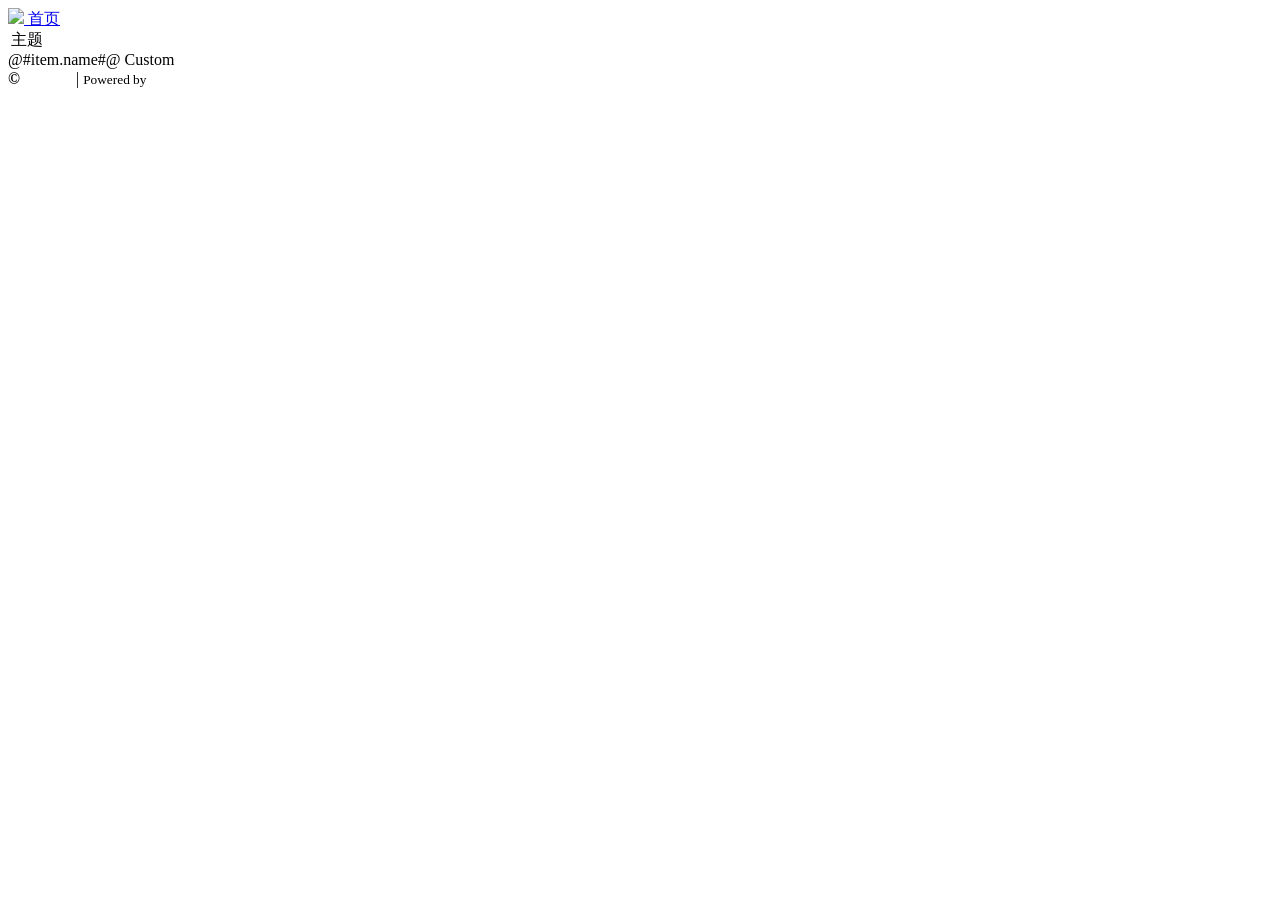
==== commit 8fa36f09: "支持切换哪吒 v0 的 ServerStatus 主题：页面「主题」菜单在默认与 ServerStatus 间切换（cookie preferred_theme），主控按主题返回首页与网络页；新增配置" ====
--- a/server/web/index.html
+++ b/server/web/index.html
@@ -56,6 +56,20 @@
         <template v-else>
             <a href="/network" class="item"><i class="bi bi-hdd-network icon"></i>网络</a>
         </template>
+                
+            <div class="item ui dropdown" :class="{ simple: !isMobile }">
+                <div class="text"><i class="bi bi-incognito icon" style="margin-right:3px;"></i>主题<i class="dropdown icon" style="margin-right:0px;"></i></div>
+                <div class="menu"> 
+                    <a v-for="(item, index) in adaptedTemplates" :key="index" @click="toggleTemplate(item.key)" class="item">
+                        <i :class="item.icon + ' icon'"></i>@#item.name#@
+                        <i class="check icon" v-if="preferredTemplate === item.key"></i>
+                    </a>
+                    <a v-if="defaultTemplate === 'custom'" @click="toggleTemplate('custom')" class="item">
+                        <i class="expand icon"></i>Custom
+                    </a>
+                </div>
+            </div>
+        
     </div>
 </div>
 
@@ -222,11 +236,15 @@
 </div>
 <div class="ui inverted vertical footer segment">
     <div class="ui center aligned is-size-7 container">
-        <b>&copy; <a id="nzBrand" style="color: white;" href="/">云监控</a></b> | <small>Powered by <a
+        <b>&copy; <a style="color: white;" href="/"><span data-nz="brand">云监控</span></a></b> | <small>Powered by <a
                 href="https://github.com/naiba/nezha" style="color: white;" target="_blank">哪吒监控</a>
-            <span id="nzVersion"></span></small>
+            <span data-nz="version"></span></small>
     </div>
 </div>
+
+
+</body>
+</html>
 
 <script>
 nzBoot(function (nzInitServers) {
@@ -236,7 +254,7 @@
         data: {
             page: 'index',
             defaultTemplate: "default",
-            templates: {"default": "默认"},
+            templates: {"default": "默认", "server-status": "ServerStatus"},
             servers: [],
             groups: [],
             cache: [],
@@ -698,5 +716,3 @@
     $('.ui.accordion').accordion({ "exclusive": false });
 });
 </script>
-</body>
-</html>
